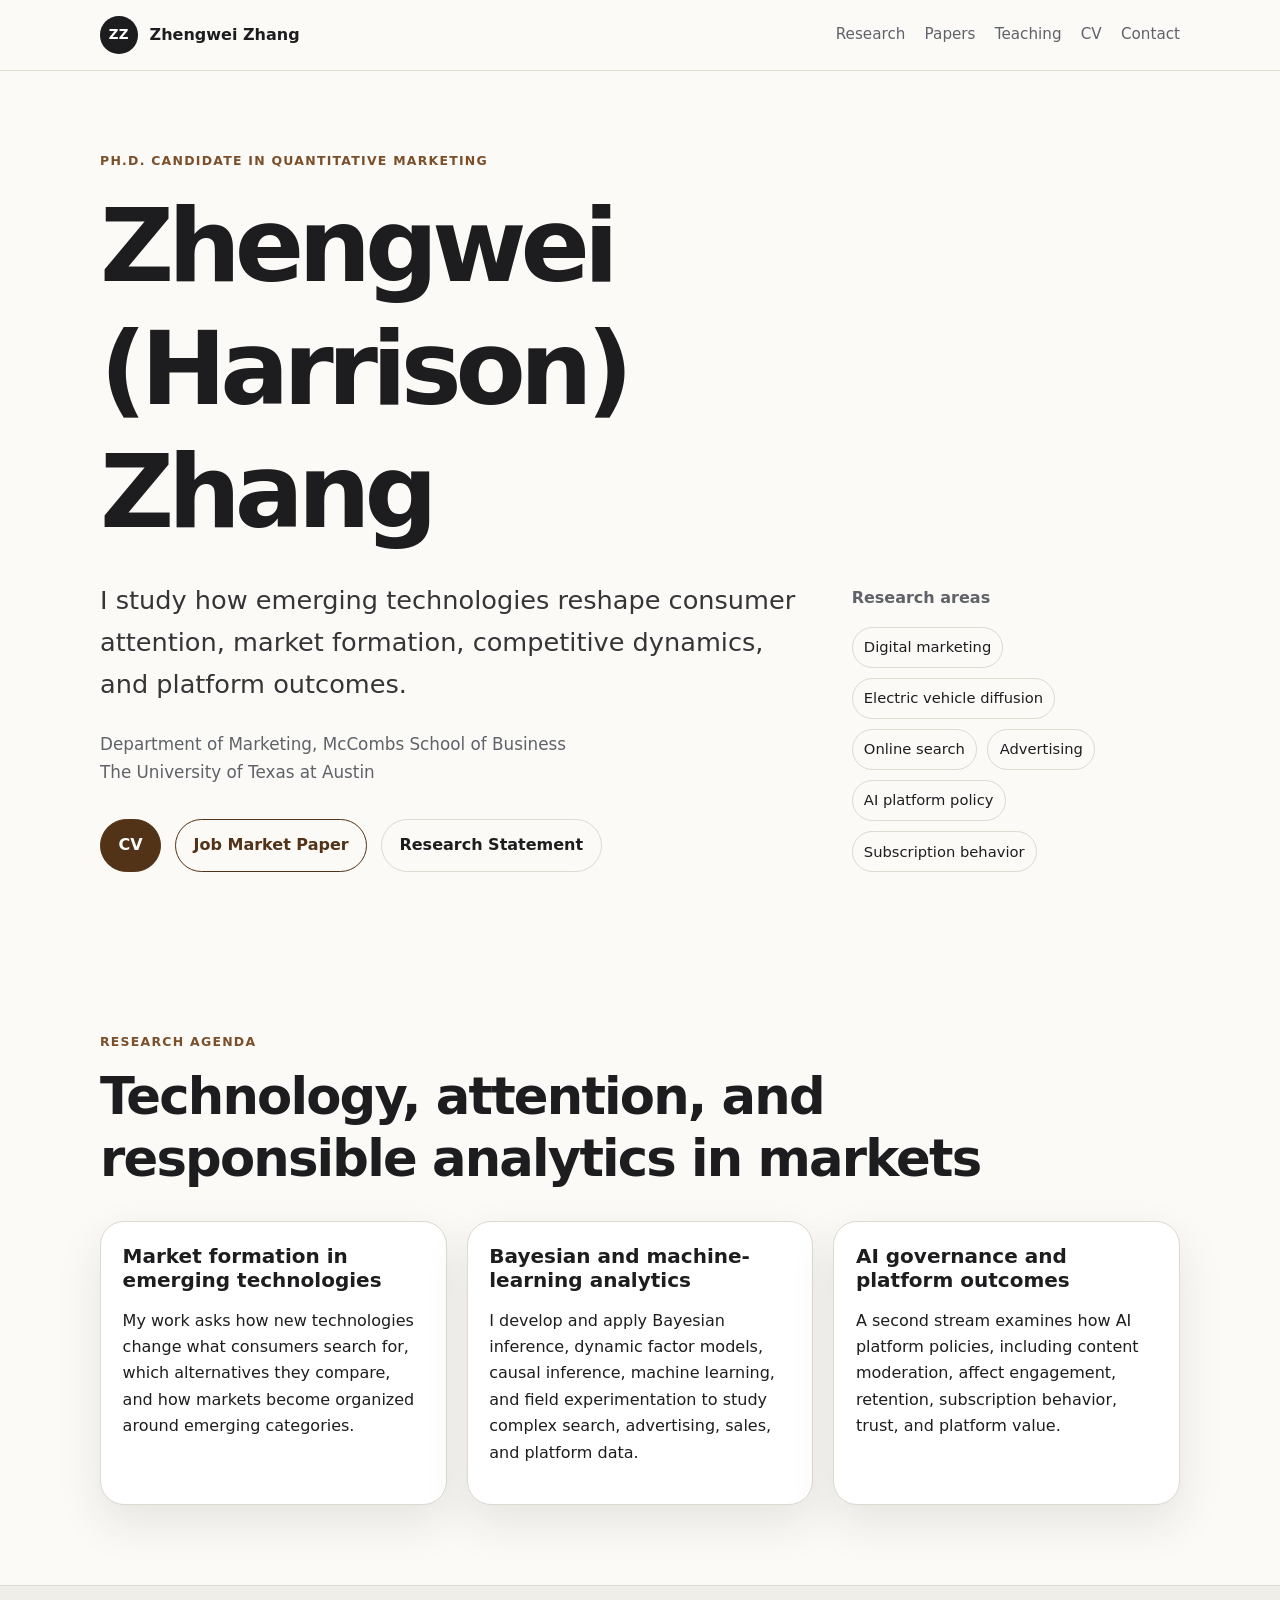
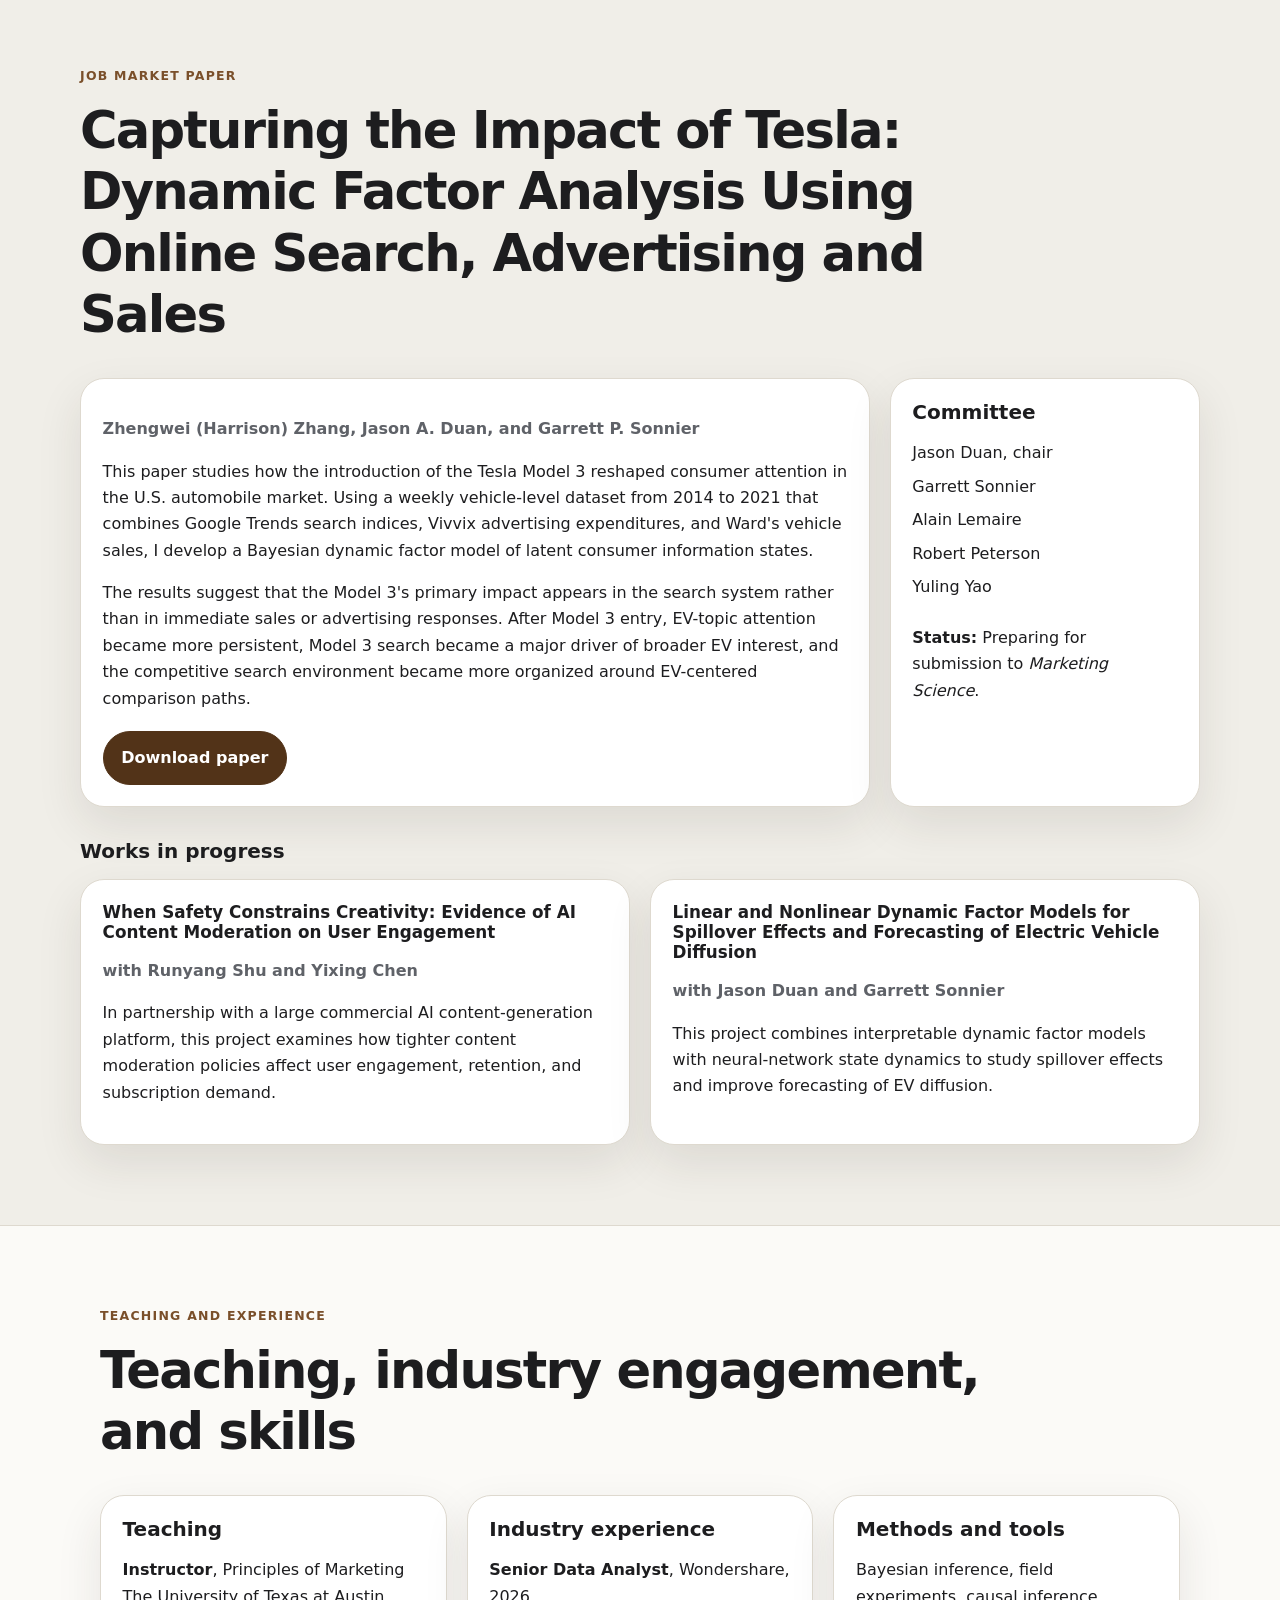
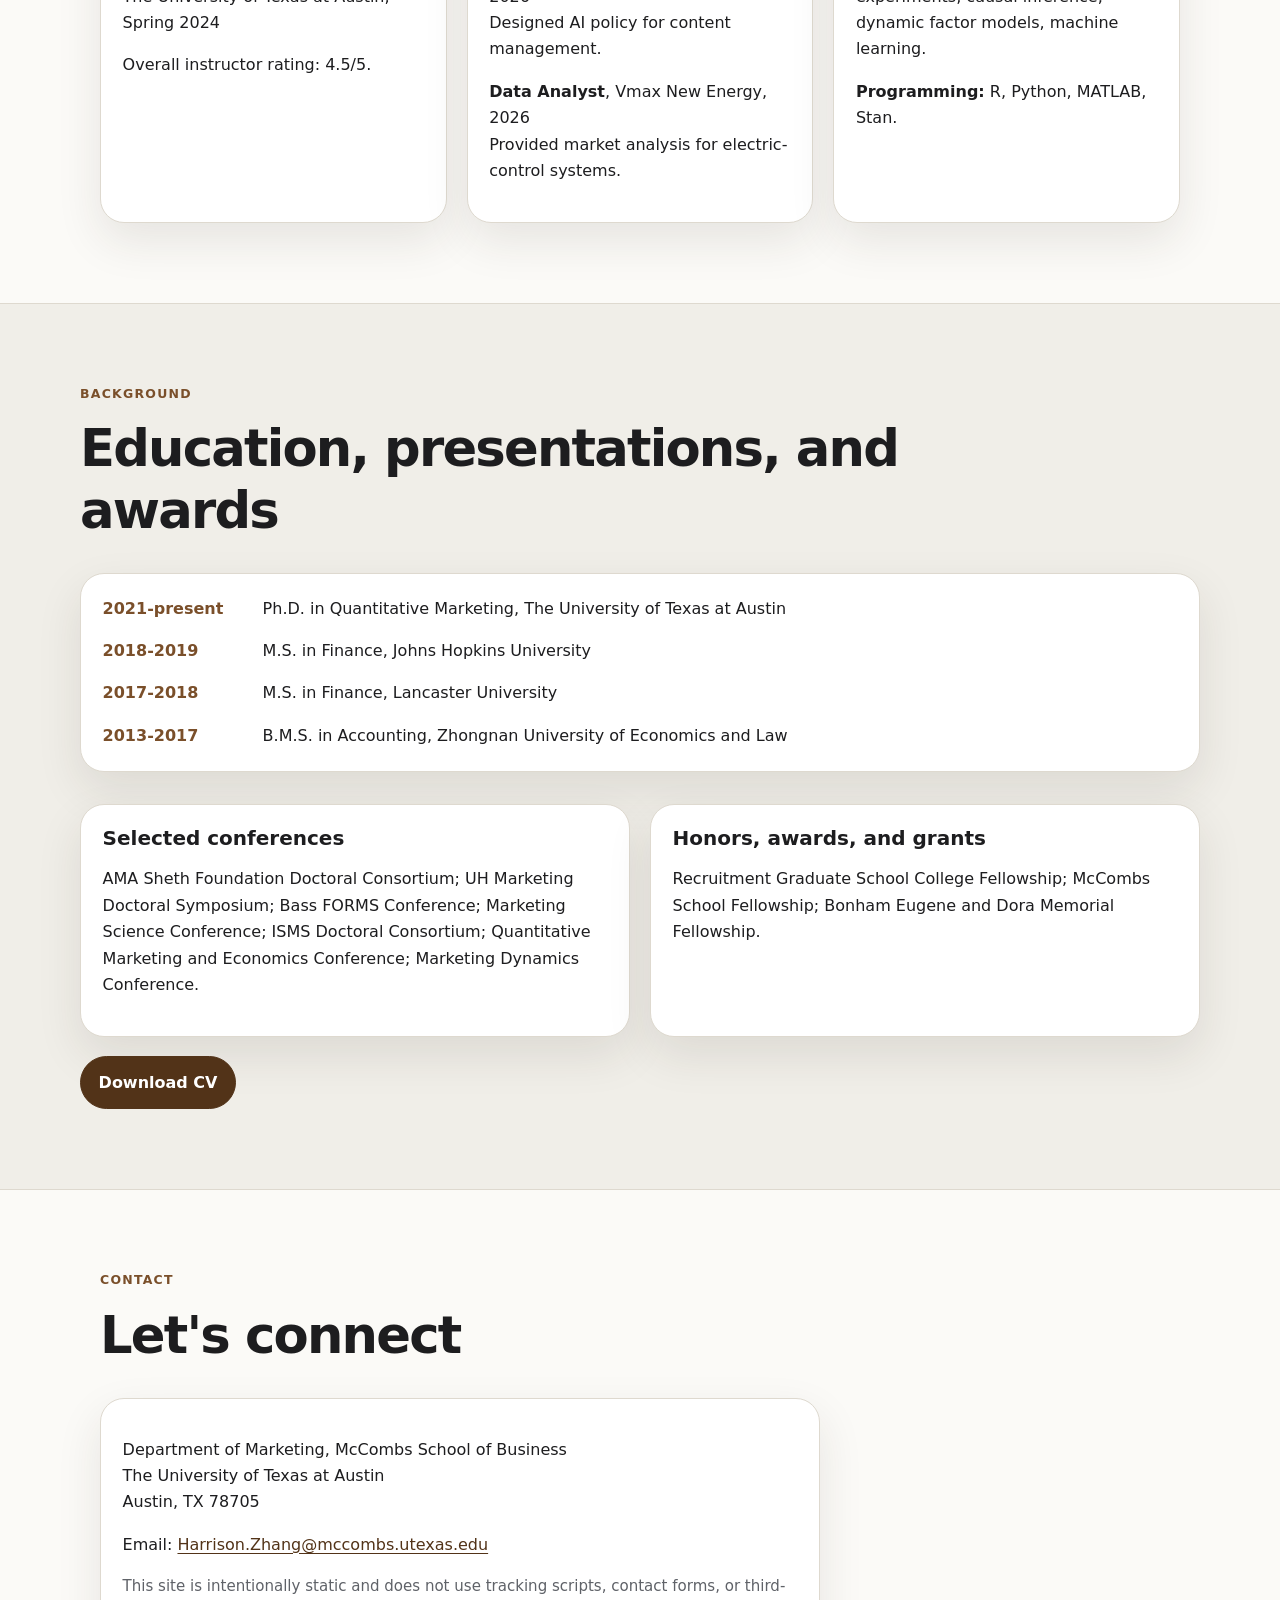
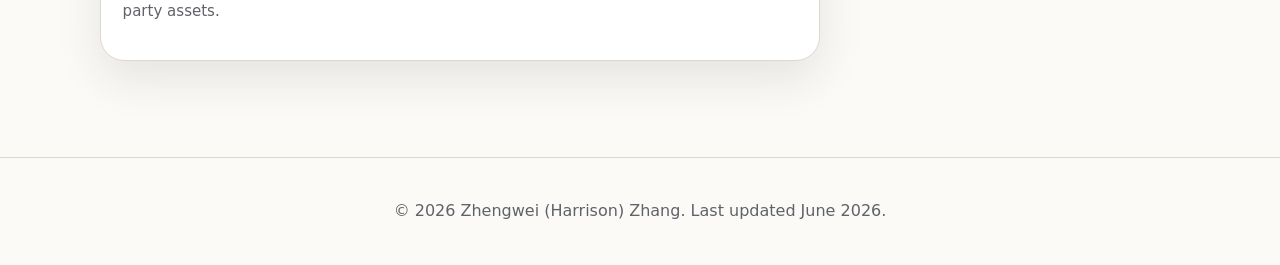
==== index.html @ 26b08f7b "Add files via upload" ====
<!doctype html>
<html lang="en">
<head>
  <meta charset="utf-8">
  <meta name="viewport" content="width=device-width, initial-scale=1">
  <meta http-equiv="Content-Security-Policy" content="default-src 'self'; img-src 'self' data:; style-src 'self'; script-src 'none'; object-src 'none'; base-uri 'none'; form-action 'none'; frame-ancestors 'none'; upgrade-insecure-requests">
  <meta name="referrer" content="strict-origin-when-cross-origin">
  <meta name="description" content="Zhengwei (Harrison) Zhang is a Ph.D. candidate in Quantitative Marketing at the University of Texas at Austin. His research studies emerging technologies, consumer attention, market formation, electric vehicle diffusion, and AI platform policy.">
  <title>Zhengwei (Harrison) Zhang | Quantitative Marketing</title>
  <link rel="stylesheet" href="styles.css">
</head>
<body>
  <a class="skip-link" href="#main">Skip to content</a>

  <header class="site-header" id="top">
    <nav class="nav" aria-label="Main navigation">
      <a class="brand" href="#top" aria-label="Zhengwei Zhang home">
        <span class="brand-mark">ZZ</span>
        <span class="brand-text">Zhengwei Zhang</span>
      </a>
      <div class="nav-links">
        <a href="#research">Research</a>
        <a href="#papers">Papers</a>
        <a href="#teaching">Teaching</a>
        <a href="#cv">CV</a>
        <a href="#contact">Contact</a>
      </div>
    </nav>
  </header>

  <main id="main">
    <section class="hero section">
      <div class="hero-content">
        <p class="eyebrow">Ph.D. Candidate in Quantitative Marketing</p>
        <h1>Zhengwei (Harrison) Zhang</h1>
        <p class="lead">
          I study how emerging technologies reshape consumer attention, market formation,
          competitive dynamics, and platform outcomes.
        </p>
        <p class="hero-meta">
          Department of Marketing, McCombs School of Business<br>
          The University of Texas at Austin
        </p>
        <div class="actions" aria-label="Primary links">
          <a class="button" href="assets/docs/CV_Zhengwei_Zhang_public.pdf">CV</a>
          <a class="button secondary" href="assets/docs/Job_Market_Paper_Zhengwei_Harrison_Zhang.pdf">Job Market Paper</a>
          <a class="button ghost" href="assets/docs/Research_Statement_Zhengwei_Zhang.pdf">Research Statement</a>
        </div>
      </div>
      <aside class="hero-card" aria-label="Research keywords">
        <p class="card-label">Research areas</p>
        <ul class="tag-list">
          <li>Digital marketing</li>
          <li>Electric vehicle diffusion</li>
          <li>Online search</li>
          <li>Advertising</li>
          <li>AI platform policy</li>
          <li>Subscription behavior</li>
        </ul>
      </aside>
    </section>

    <section class="section" id="research">
      <div class="section-heading">
        <p class="eyebrow">Research agenda</p>
        <h2>Technology, attention, and responsible analytics in markets</h2>
      </div>
      <div class="grid three">
        <article class="card">
          <h3>Market formation in emerging technologies</h3>
          <p>
            My work asks how new technologies change what consumers search for, which alternatives
            they compare, and how markets become organized around emerging categories.
          </p>
        </article>
        <article class="card">
          <h3>Bayesian and machine-learning analytics</h3>
          <p>
            I develop and apply Bayesian inference, dynamic factor models, causal inference,
            machine learning, and field experimentation to study complex search, advertising,
            sales, and platform data.
          </p>
        </article>
        <article class="card">
          <h3>AI governance and platform outcomes</h3>
          <p>
            A second stream examines how AI platform policies, including content moderation,
            affect engagement, retention, subscription behavior, trust, and platform value.
          </p>
        </article>
      </div>
    </section>

    <section class="section section-muted" id="papers">
      <div class="section-heading">
        <p class="eyebrow">Job market paper</p>
        <h2>Capturing the Impact of Tesla: Dynamic Factor Analysis Using Online Search, Advertising and Sales</h2>
      </div>
      <div class="paper-layout">
        <article class="paper-main card">
          <p class="paper-authors">Zhengwei (Harrison) Zhang, Jason A. Duan, and Garrett P. Sonnier</p>
          <p>
            This paper studies how the introduction of the Tesla Model 3 reshaped consumer attention
            in the U.S. automobile market. Using a weekly vehicle-level dataset from 2014 to 2021
            that combines Google Trends search indices, Vivvix advertising expenditures, and Ward's
            vehicle sales, I develop a Bayesian dynamic factor model of latent consumer information states.
          </p>
          <p>
            The results suggest that the Model 3's primary impact appears in the search system rather
            than in immediate sales or advertising responses. After Model 3 entry, EV-topic attention
            became more persistent, Model 3 search became a major driver of broader EV interest,
            and the competitive search environment became more organized around EV-centered comparison paths.
          </p>
          <div class="actions compact">
            <a class="button" href="assets/docs/Job_Market_Paper_Zhengwei_Harrison_Zhang.pdf">Download paper</a>
          </div>
        </article>
        <aside class="card paper-side">
          <h3>Committee</h3>
          <ul class="plain-list">
            <li>Jason Duan, chair</li>
            <li>Garrett Sonnier</li>
            <li>Alain Lemaire</li>
            <li>Robert Peterson</li>
            <li>Yuling Yao</li>
          </ul>
          <p class="status"><strong>Status:</strong> Preparing for submission to <em>Marketing Science</em>.</p>
        </aside>
      </div>

      <div class="subsection">
        <h3>Works in progress</h3>
        <div class="grid two">
          <article class="card">
            <h4>When Safety Constrains Creativity: Evidence of AI Content Moderation on User Engagement</h4>
            <p class="paper-authors">with Runyang Shu and Yixing Chen</p>
            <p>
              In partnership with a large commercial AI content-generation platform, this project examines
              how tighter content moderation policies affect user engagement, retention, and subscription demand.
            </p>
          </article>
          <article class="card">
            <h4>Linear and Nonlinear Dynamic Factor Models for Spillover Effects and Forecasting of Electric Vehicle Diffusion</h4>
            <p class="paper-authors">with Jason Duan and Garrett Sonnier</p>
            <p>
              This project combines interpretable dynamic factor models with neural-network state dynamics
              to study spillover effects and improve forecasting of EV diffusion.
            </p>
          </article>
        </div>
      </div>
    </section>

    <section class="section" id="teaching">
      <div class="section-heading">
        <p class="eyebrow">Teaching and experience</p>
        <h2>Teaching, industry engagement, and skills</h2>
      </div>
      <div class="grid three">
        <article class="card">
          <h3>Teaching</h3>
          <p><strong>Instructor</strong>, Principles of Marketing<br>The University of Texas at Austin, Spring 2024</p>
          <p>Overall instructor rating: 4.5/5.</p>
        </article>
        <article class="card">
          <h3>Industry experience</h3>
          <p><strong>Senior Data Analyst</strong>, Wondershare, 2026<br>Designed AI policy for content management.</p>
          <p><strong>Data Analyst</strong>, Vmax New Energy, 2026<br>Provided market analysis for electric-control systems.</p>
        </article>
        <article class="card">
          <h3>Methods and tools</h3>
          <p>Bayesian inference, field experiments, causal inference, dynamic factor models, machine learning.</p>
          <p><strong>Programming:</strong> R, Python, MATLAB, Stan.</p>
        </article>
      </div>
    </section>

    <section class="section section-muted" id="cv">
      <div class="section-heading">
        <p class="eyebrow">Background</p>
        <h2>Education, presentations, and awards</h2>
      </div>
      <div class="timeline card">
        <div class="timeline-item">
          <span class="time">2021-present</span>
          <span>Ph.D. in Quantitative Marketing, The University of Texas at Austin</span>
        </div>
        <div class="timeline-item">
          <span class="time">2018-2019</span>
          <span>M.S. in Finance, Johns Hopkins University</span>
        </div>
        <div class="timeline-item">
          <span class="time">2017-2018</span>
          <span>M.S. in Finance, Lancaster University</span>
        </div>
        <div class="timeline-item">
          <span class="time">2013-2017</span>
          <span>B.M.S. in Accounting, Zhongnan University of Economics and Law</span>
        </div>
      </div>
      <div class="grid two subsection">
        <article class="card">
          <h3>Selected conferences</h3>
          <p>AMA Sheth Foundation Doctoral Consortium; UH Marketing Doctoral Symposium; Bass FORMS Conference; Marketing Science Conference; ISMS Doctoral Consortium; Quantitative Marketing and Economics Conference; Marketing Dynamics Conference.</p>
        </article>
        <article class="card">
          <h3>Honors, awards, and grants</h3>
          <p>Recruitment Graduate School College Fellowship; McCombs School Fellowship; Bonham Eugene and Dora Memorial Fellowship.</p>
        </article>
      </div>
      <div class="actions compact">
        <a class="button" href="assets/docs/CV_Zhengwei_Zhang_public.pdf">Download CV</a>
      </div>
    </section>

    <section class="section contact" id="contact">
      <div class="section-heading">
        <p class="eyebrow">Contact</p>
        <h2>Let's connect</h2>
      </div>
      <div class="card contact-card">
        <p>
          Department of Marketing, McCombs School of Business<br>
          The University of Texas at Austin<br>
          Austin, TX 78705
        </p>
        <p>
          Email: <a href="mailto:Harrison.Zhang@mccombs.utexas.edu">Harrison.Zhang@mccombs.utexas.edu</a>
        </p>
        <p class="small-note">
          This site is intentionally static and does not use tracking scripts, contact forms, or third-party assets.
        </p>
      </div>
    </section>
  </main>

  <footer class="site-footer">
    <p>&copy; 2026 Zhengwei (Harrison) Zhang. Last updated June 2026.</p>
  </footer>
</body>
</html>
---- styles.css ----
:root {
  --bg: #fbfaf7;
  --panel: #ffffff;
  --muted: #f0eee8;
  --text: #1d1d1f;
  --subtle: #5f6268;
  --border: #ded9cf;
  --accent: #7a4f2a;
  --accent-dark: #523318;
  --shadow: 0 18px 45px rgba(52, 42, 33, 0.10);
  --radius: 24px;
  --max-width: 1120px;
}

* { box-sizing: border-box; }

html { scroll-behavior: smooth; }

body {
  margin: 0;
  background: var(--bg);
  color: var(--text);
  font-family: ui-sans-serif, system-ui, -apple-system, BlinkMacSystemFont, "Segoe UI", sans-serif;
  line-height: 1.65;
}

a { color: var(--accent-dark); text-underline-offset: 0.18em; }
a:hover { color: var(--accent); }

.skip-link {
  position: absolute;
  left: -999px;
  top: 0;
  background: var(--text);
  color: white;
  padding: 0.75rem 1rem;
  z-index: 100;
}
.skip-link:focus { left: 1rem; top: 1rem; }

.site-header {
  position: sticky;
  top: 0;
  z-index: 10;
  background: rgba(251, 250, 247, 0.92);
  border-bottom: 1px solid var(--border);
  backdrop-filter: blur(12px);
}

.nav {
  max-width: var(--max-width);
  margin: 0 auto;
  padding: 1rem 1.25rem;
  display: flex;
  align-items: center;
  justify-content: space-between;
  gap: 1rem;
}

.brand {
  display: inline-flex;
  align-items: center;
  gap: 0.75rem;
  color: var(--text);
  text-decoration: none;
  font-weight: 700;
}

.brand-mark {
  display: inline-grid;
  place-items: center;
  width: 2.35rem;
  height: 2.35rem;
  border-radius: 50%;
  background: var(--text);
  color: white;
  font-size: 0.84rem;
  letter-spacing: 0.03em;
}

.nav-links { display: flex; gap: 1.2rem; flex-wrap: wrap; justify-content: flex-end; }
.nav-links a { color: var(--subtle); text-decoration: none; font-size: 0.95rem; }
.nav-links a:hover { color: var(--text); }

.section {
  max-width: var(--max-width);
  margin: 0 auto;
  padding: 5rem 1.25rem;
}

.section-muted {
  max-width: none;
  background: var(--muted);
  border-block: 1px solid var(--border);
}
.section-muted > * { max-width: var(--max-width); margin-left: auto; margin-right: auto; }

.hero {
  min-height: 78vh;
  display: grid;
  grid-template-columns: minmax(0, 1.5fr) minmax(280px, 0.7fr);
  align-items: center;
  gap: 3rem;
}

.eyebrow {
  margin: 0 0 0.85rem;
  color: var(--accent);
  font-weight: 800;
  text-transform: uppercase;
  letter-spacing: 0.1em;
  font-size: 0.78rem;
}

h1, h2, h3, h4 { line-height: 1.2; margin: 0 0 1rem; }
h1 { font-size: clamp(3rem, 8vw, 6.5rem); letter-spacing: -0.06em; }
h2 { font-size: clamp(2rem, 4vw, 3.25rem); letter-spacing: -0.035em; }
h3 { font-size: 1.25rem; }
h4 { font-size: 1.05rem; }

.lead { font-size: clamp(1.25rem, 2vw, 1.65rem); max-width: 760px; color: #353537; }
.hero-meta { color: var(--subtle); font-size: 1.05rem; }

.actions {
  display: flex;
  flex-wrap: wrap;
  gap: 0.85rem;
  margin-top: 2rem;
}
.actions.compact { margin-top: 1.2rem; }

.button {
  display: inline-flex;
  align-items: center;
  justify-content: center;
  border: 1px solid var(--accent-dark);
  border-radius: 999px;
  background: var(--accent-dark);
  color: white;
  padding: 0.78rem 1.1rem;
  text-decoration: none;
  font-weight: 750;
  min-height: 2.8rem;
}
.button:hover { background: var(--accent); border-color: var(--accent); color: white; }
.button.secondary { background: transparent; color: var(--accent-dark); }
.button.secondary:hover { background: var(--accent-dark); color: white; }
.button.ghost { background: transparent; color: var(--text); border-color: var(--border); }
.button.ghost:hover { border-color: var(--accent-dark); color: var(--accent-dark); background: white; }

.card {
  background: var(--panel);
  border: 1px solid var(--border);
  border-radius: var(--radius);
  padding: 1.35rem;
  box-shadow: var(--shadow);
}

.hero-card { align-self: end; }
.card-label { margin: 0 0 1rem; color: var(--subtle); font-weight: 700; }
.tag-list, .plain-list { list-style: none; padding: 0; margin: 0; }
.tag-list { display: flex; flex-wrap: wrap; gap: 0.65rem; }
.tag-list li {
  border: 1px solid var(--border);
  border-radius: 999px;
  padding: 0.45rem 0.7rem;
  background: #fbfaf7;
  font-size: 0.92rem;
}
.plain-list li + li { margin-top: 0.45rem; }

.section-heading { margin-bottom: 2rem; }
.section-heading h2 { max-width: 900px; }

.grid { display: grid; gap: 1.25rem; }
.grid.two { grid-template-columns: repeat(2, minmax(0, 1fr)); }
.grid.three { grid-template-columns: repeat(3, minmax(0, 1fr)); }

.paper-layout {
  display: grid;
  grid-template-columns: minmax(0, 1.4fr) minmax(260px, 0.55fr);
  gap: 1.25rem;
}
.paper-authors { color: var(--subtle); font-weight: 700; }
.status { margin-top: 1.5rem; }
.subsection { margin-top: 2rem; }

.timeline { display: grid; gap: 1rem; }
.timeline-item {
  display: grid;
  grid-template-columns: 9rem 1fr;
  gap: 1rem;
  align-items: baseline;
}
.time { color: var(--accent); font-weight: 800; }

.contact { padding-bottom: 6rem; }
.contact-card { max-width: 720px; }
.small-note { color: var(--subtle); font-size: 0.94rem; }

.site-footer {
  border-top: 1px solid var(--border);
  color: var(--subtle);
  text-align: center;
  padding: 1.5rem 1.25rem;
}

@media (max-width: 900px) {
  .hero, .paper-layout, .grid.two, .grid.three { grid-template-columns: 1fr; }
  .hero { min-height: auto; padding-top: 4rem; }
  .nav { align-items: flex-start; flex-direction: column; }
  .nav-links { justify-content: flex-start; }
}

@media (max-width: 560px) {
  .section { padding: 3.5rem 1rem; }
  .timeline-item { grid-template-columns: 1fr; gap: 0.2rem; }
  .actions { flex-direction: column; align-items: stretch; }
  .button { width: 100%; }
}

@media (prefers-reduced-motion: reduce) {
  html { scroll-behavior: auto; }
}
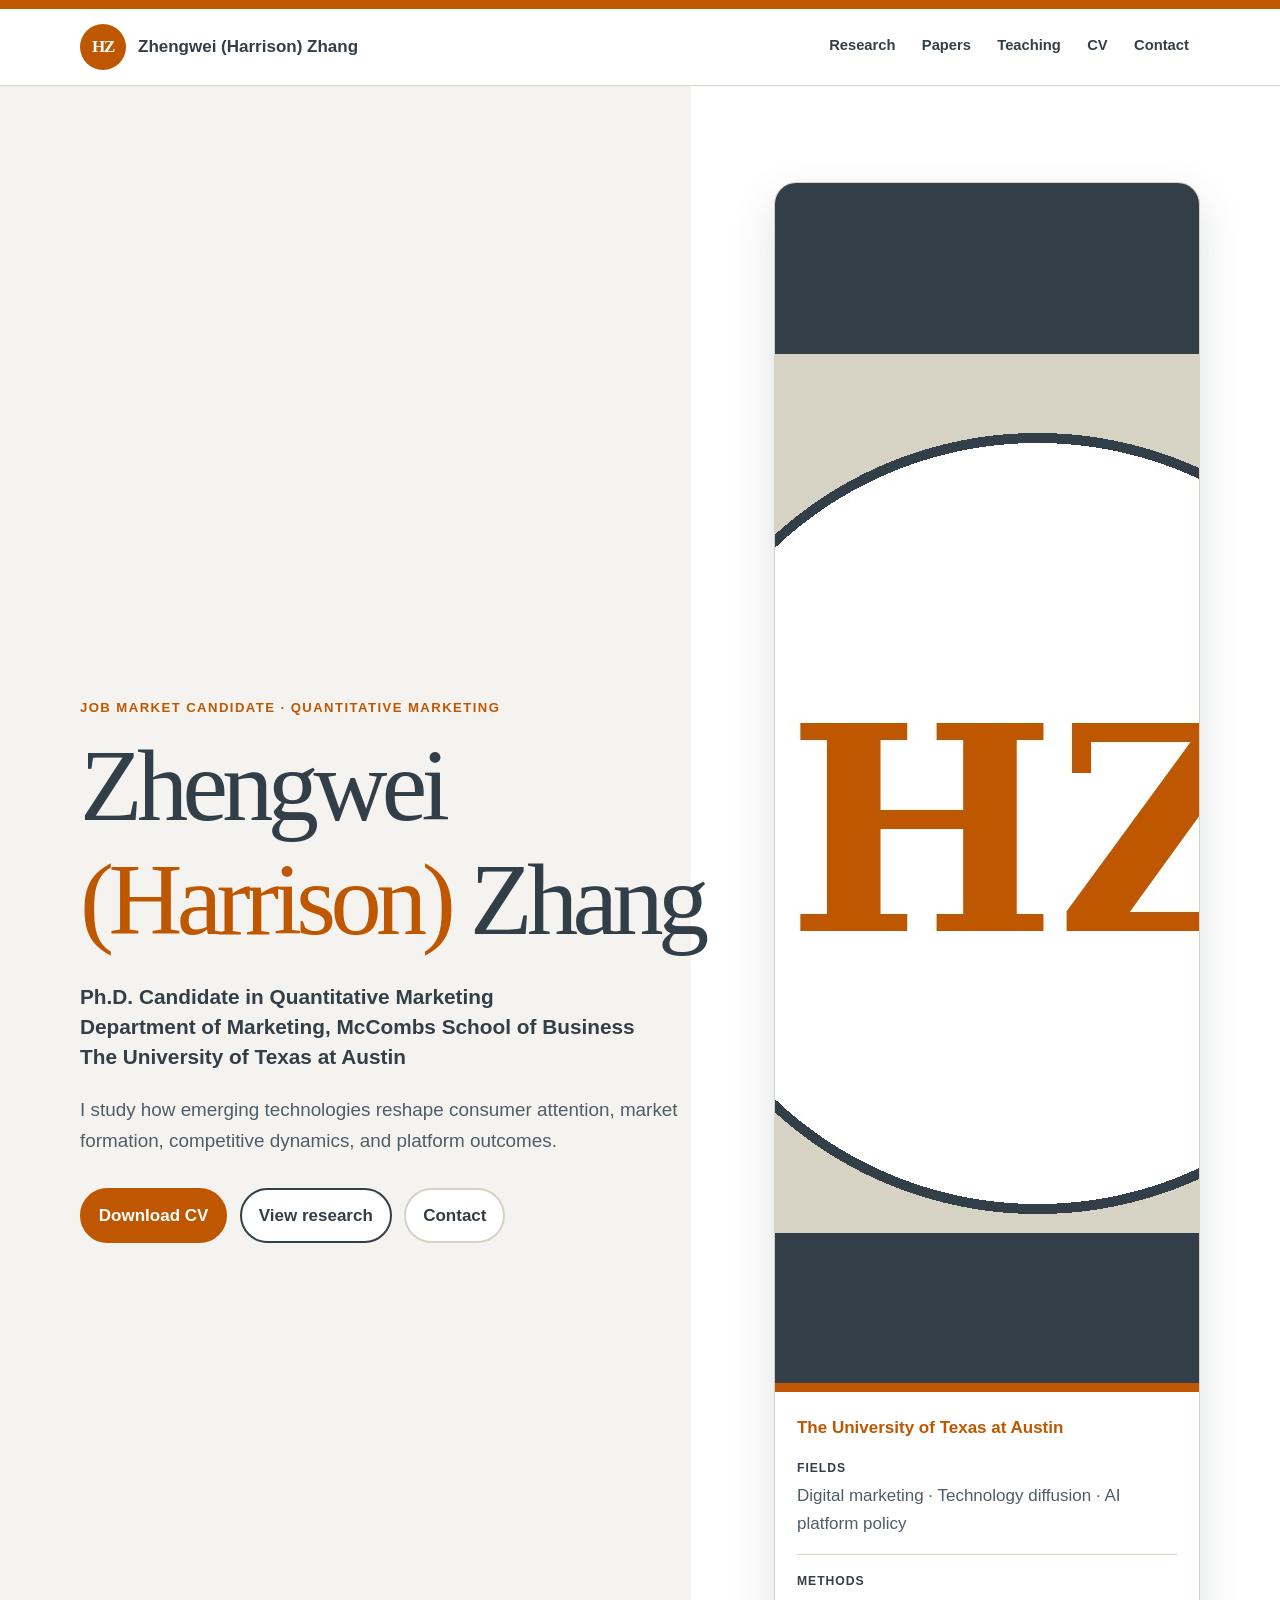
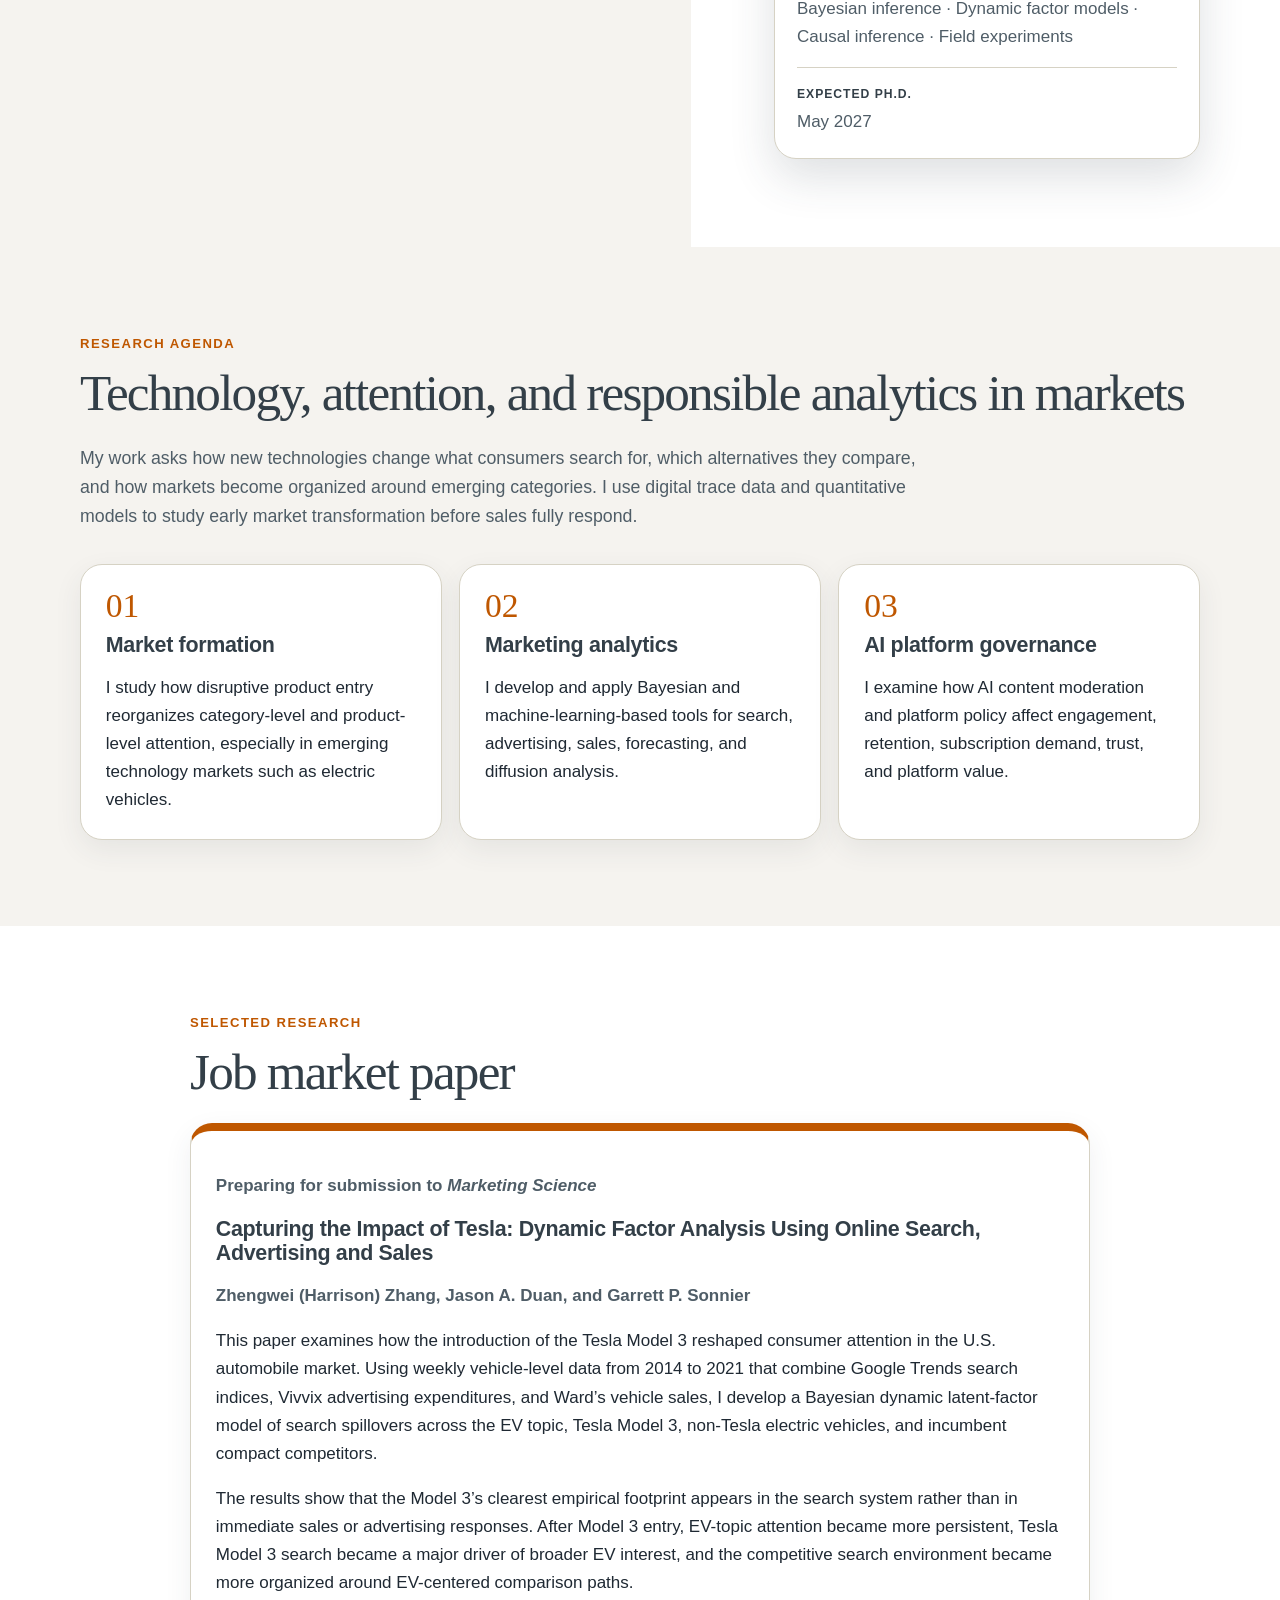
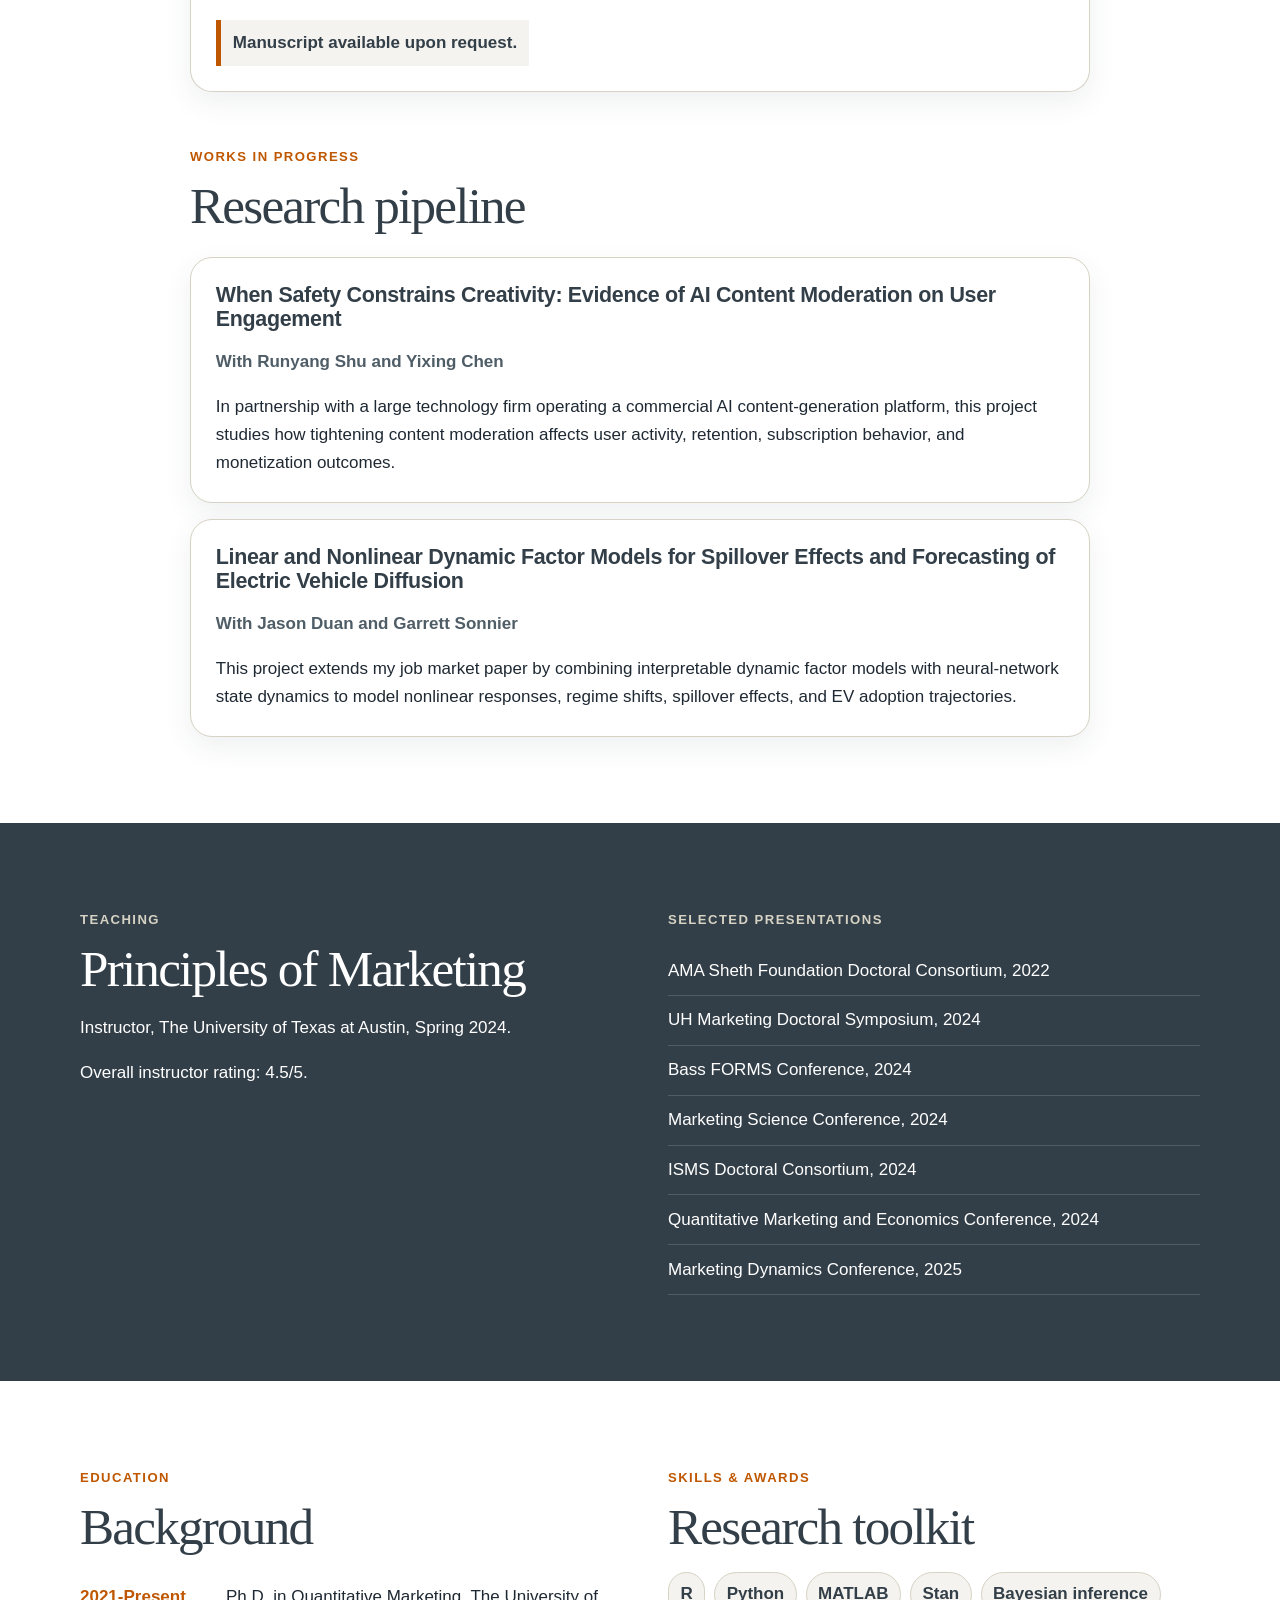
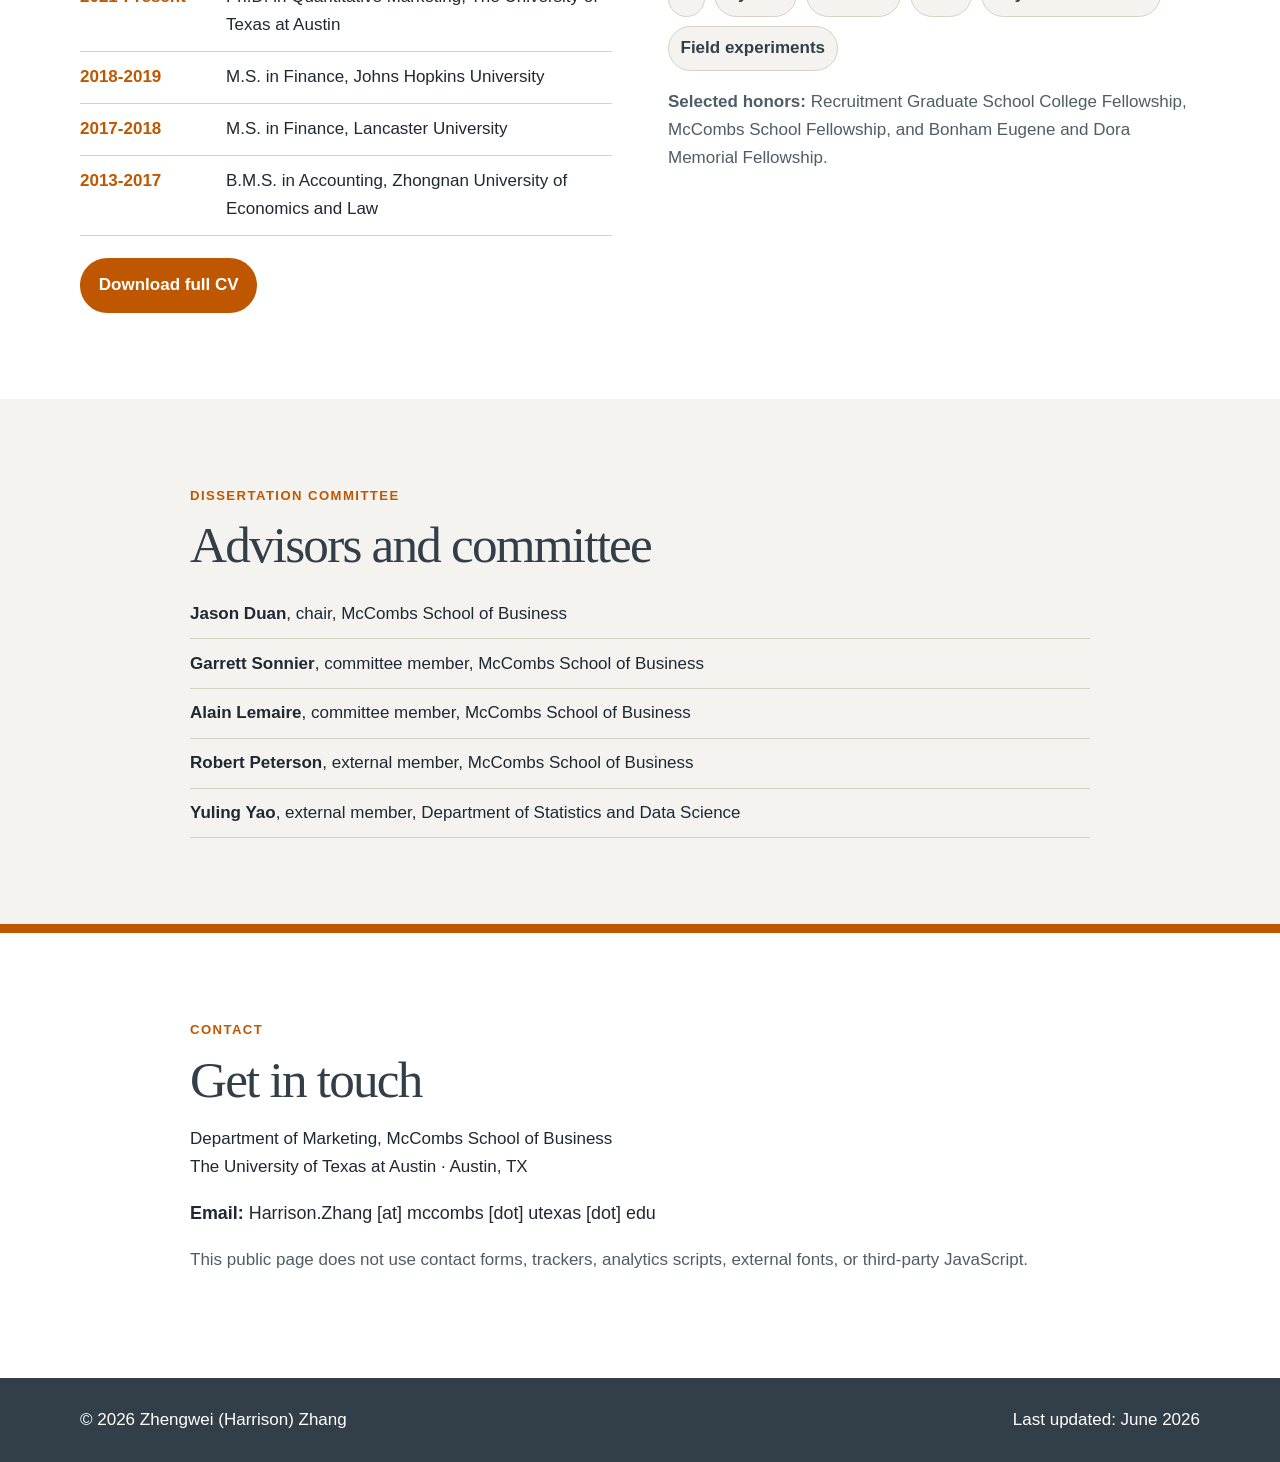
==== commit a2fb9115: "Add files via upload" ====
--- a/index.html
+++ b/index.html
@@ -3,239 +3,224 @@
 <head>
   <meta charset="utf-8">
   <meta name="viewport" content="width=device-width, initial-scale=1">
-  <meta http-equiv="Content-Security-Policy" content="default-src 'self'; img-src 'self' data:; style-src 'self'; script-src 'none'; object-src 'none'; base-uri 'none'; form-action 'none'; frame-ancestors 'none'; upgrade-insecure-requests">
+  <meta http-equiv="Content-Security-Policy" content="default-src 'self'; script-src 'none'; object-src 'none'; base-uri 'self'; form-action 'none'; img-src 'self' data:; style-src 'self'; upgrade-insecure-requests">
   <meta name="referrer" content="strict-origin-when-cross-origin">
-  <meta name="description" content="Zhengwei (Harrison) Zhang is a Ph.D. candidate in Quantitative Marketing at the University of Texas at Austin. His research studies emerging technologies, consumer attention, market formation, electric vehicle diffusion, and AI platform policy.">
-  <title>Zhengwei (Harrison) Zhang | Quantitative Marketing</title>
+  <meta name="color-scheme" content="light">
+  <meta name="description" content="Zhengwei (Harrison) Zhang is a Ph.D. candidate in Quantitative Marketing at The University of Texas at Austin, McCombs School of Business.">
+  <meta property="og:title" content="Zhengwei (Harrison) Zhang">
+  <meta property="og:description" content="Ph.D. candidate in Quantitative Marketing at The University of Texas at Austin, studying technology, attention, EV diffusion, and AI platform policy.">
+  <meta property="og:type" content="website">
+  <title>Zhengwei (Harrison) Zhang</title>
   <link rel="stylesheet" href="styles.css">
 </head>
 <body>
-  <a class="skip-link" href="#main">Skip to content</a>
+  <a class="skip-link" href="#main">Skip to main content</a>
 
   <header class="site-header" id="top">
-    <nav class="nav" aria-label="Main navigation">
-      <a class="brand" href="#top" aria-label="Zhengwei Zhang home">
-        <span class="brand-mark">ZZ</span>
-        <span class="brand-text">Zhengwei Zhang</span>
+    <div class="texas-bar" aria-hidden="true"></div>
+    <div class="container header-inner">
+      <a class="brand" href="#top" aria-label="Zhengwei Harrison Zhang home">
+        <span class="brand-mark" aria-hidden="true">HZ</span>
+        <span class="brand-text">Zhengwei (Harrison) Zhang</span>
       </a>
-      <div class="nav-links">
+      <nav class="nav" aria-label="Primary navigation">
         <a href="#research">Research</a>
         <a href="#papers">Papers</a>
         <a href="#teaching">Teaching</a>
         <a href="#cv">CV</a>
         <a href="#contact">Contact</a>
-      </div>
-    </nav>
+      </nav>
+    </div>
   </header>
 
   <main id="main">
     <section class="hero section">
-      <div class="hero-content">
-        <p class="eyebrow">Ph.D. Candidate in Quantitative Marketing</p>
-        <h1>Zhengwei (Harrison) Zhang</h1>
-        <p class="lead">
-          I study how emerging technologies reshape consumer attention, market formation,
-          competitive dynamics, and platform outcomes.
-        </p>
-        <p class="hero-meta">
-          Department of Marketing, McCombs School of Business<br>
-          The University of Texas at Austin
-        </p>
-        <div class="actions" aria-label="Primary links">
-          <a class="button" href="assets/docs/CV_Zhengwei_Zhang_public.pdf">CV</a>
-          <a class="button secondary" href="assets/docs/Job_Market_Paper_Zhengwei_Harrison_Zhang.pdf">Job Market Paper</a>
-          <a class="button ghost" href="assets/docs/Research_Statement_Zhengwei_Zhang.pdf">Research Statement</a>
-        </div>
-      </div>
-      <aside class="hero-card" aria-label="Research keywords">
-        <p class="card-label">Research areas</p>
-        <ul class="tag-list">
-          <li>Digital marketing</li>
-          <li>Electric vehicle diffusion</li>
-          <li>Online search</li>
-          <li>Advertising</li>
-          <li>AI platform policy</li>
-          <li>Subscription behavior</li>
-        </ul>
-      </aside>
-    </section>
-
-    <section class="section" id="research">
-      <div class="section-heading">
-        <p class="eyebrow">Research agenda</p>
-        <h2>Technology, attention, and responsible analytics in markets</h2>
-      </div>
-      <div class="grid three">
-        <article class="card">
-          <h3>Market formation in emerging technologies</h3>
-          <p>
-            My work asks how new technologies change what consumers search for, which alternatives
-            they compare, and how markets become organized around emerging categories.
-          </p>
-        </article>
-        <article class="card">
-          <h3>Bayesian and machine-learning analytics</h3>
-          <p>
-            I develop and apply Bayesian inference, dynamic factor models, causal inference,
-            machine learning, and field experimentation to study complex search, advertising,
-            sales, and platform data.
-          </p>
-        </article>
-        <article class="card">
-          <h3>AI governance and platform outcomes</h3>
-          <p>
-            A second stream examines how AI platform policies, including content moderation,
-            affect engagement, retention, subscription behavior, trust, and platform value.
-          </p>
-        </article>
-      </div>
-    </section>
-
-    <section class="section section-muted" id="papers">
-      <div class="section-heading">
-        <p class="eyebrow">Job market paper</p>
-        <h2>Capturing the Impact of Tesla: Dynamic Factor Analysis Using Online Search, Advertising and Sales</h2>
-      </div>
-      <div class="paper-layout">
-        <article class="paper-main card">
-          <p class="paper-authors">Zhengwei (Harrison) Zhang, Jason A. Duan, and Garrett P. Sonnier</p>
-          <p>
-            This paper studies how the introduction of the Tesla Model 3 reshaped consumer attention
-            in the U.S. automobile market. Using a weekly vehicle-level dataset from 2014 to 2021
-            that combines Google Trends search indices, Vivvix advertising expenditures, and Ward's
-            vehicle sales, I develop a Bayesian dynamic factor model of latent consumer information states.
-          </p>
-          <p>
-            The results suggest that the Model 3's primary impact appears in the search system rather
-            than in immediate sales or advertising responses. After Model 3 entry, EV-topic attention
-            became more persistent, Model 3 search became a major driver of broader EV interest,
-            and the competitive search environment became more organized around EV-centered comparison paths.
-          </p>
-          <div class="actions compact">
-            <a class="button" href="assets/docs/Job_Market_Paper_Zhengwei_Harrison_Zhang.pdf">Download paper</a>
+      <div class="container hero-grid">
+        <div class="hero-copy">
+          <p class="eyebrow">Job Market Candidate · Quantitative Marketing</p>
+          <h1>Zhengwei <span>(Harrison)</span> Zhang</h1>
+          <p class="subtitle">Ph.D. Candidate in Quantitative Marketing<br>Department of Marketing, McCombs School of Business<br>The University of Texas at Austin</p>
+          <p class="lead">I study how emerging technologies reshape consumer attention, market formation, competitive dynamics, and platform outcomes.</p>
+          <div class="button-row" aria-label="Primary actions">
+            <a class="button primary" href="assets/docs/CV_Zhengwei_Zhang_public.pdf">Download CV</a>
+            <a class="button" href="#papers">View research</a>
+            <a class="button quiet" href="#contact">Contact</a>
           </div>
-        </article>
-        <aside class="card paper-side">
-          <h3>Committee</h3>
-          <ul class="plain-list">
-            <li>Jason Duan, chair</li>
-            <li>Garrett Sonnier</li>
-            <li>Alain Lemaire</li>
-            <li>Robert Peterson</li>
-            <li>Yuling Yao</li>
-          </ul>
-          <p class="status"><strong>Status:</strong> Preparing for submission to <em>Marketing Science</em>.</p>
+        </div>
+
+        <aside class="profile-card" aria-label="Profile summary">
+          <figure class="portrait-wrap">
+            <img src="assets/img/profile.jpg" alt="Profile photo of Zhengwei (Harrison) Zhang" width="1200" height="1200">
+          </figure>
+          <div class="profile-details">
+            <p class="affiliation">The University of Texas at Austin</p>
+            <dl>
+              <div>
+                <dt>Fields</dt>
+                <dd>Digital marketing · Technology diffusion · AI platform policy</dd>
+              </div>
+              <div>
+                <dt>Methods</dt>
+                <dd>Bayesian inference · Dynamic factor models · Causal inference · Field experiments</dd>
+              </div>
+              <div>
+                <dt>Expected Ph.D.</dt>
+                <dd>May 2027</dd>
+              </div>
+            </dl>
+          </div>
         </aside>
       </div>
-
-      <div class="subsection">
-        <h3>Works in progress</h3>
-        <div class="grid two">
+    </section>
+
+    <section id="research" class="section limestone">
+      <div class="container">
+        <div class="section-heading">
+          <p class="eyebrow">Research agenda</p>
+          <h2>Technology, attention, and responsible analytics in markets</h2>
+        </div>
+        <p class="section-intro">My work asks how new technologies change what consumers search for, which alternatives they compare, and how markets become organized around emerging categories. I use digital trace data and quantitative models to study early market transformation before sales fully respond.</p>
+
+        <div class="cards three">
           <article class="card">
-            <h4>When Safety Constrains Creativity: Evidence of AI Content Moderation on User Engagement</h4>
-            <p class="paper-authors">with Runyang Shu and Yixing Chen</p>
-            <p>
-              In partnership with a large commercial AI content-generation platform, this project examines
-              how tighter content moderation policies affect user engagement, retention, and subscription demand.
-            </p>
+            <p class="card-kicker">01</p>
+            <h3>Market formation</h3>
+            <p>I study how disruptive product entry reorganizes category-level and product-level attention, especially in emerging technology markets such as electric vehicles.</p>
           </article>
           <article class="card">
-            <h4>Linear and Nonlinear Dynamic Factor Models for Spillover Effects and Forecasting of Electric Vehicle Diffusion</h4>
-            <p class="paper-authors">with Jason Duan and Garrett Sonnier</p>
-            <p>
-              This project combines interpretable dynamic factor models with neural-network state dynamics
-              to study spillover effects and improve forecasting of EV diffusion.
-            </p>
+            <p class="card-kicker">02</p>
+            <h3>Marketing analytics</h3>
+            <p>I develop and apply Bayesian and machine-learning-based tools for search, advertising, sales, forecasting, and diffusion analysis.</p>
           </article>
-        </div>
-      </div>
-    </section>
-
-    <section class="section" id="teaching">
-      <div class="section-heading">
-        <p class="eyebrow">Teaching and experience</p>
-        <h2>Teaching, industry engagement, and skills</h2>
-      </div>
-      <div class="grid three">
-        <article class="card">
-          <h3>Teaching</h3>
-          <p><strong>Instructor</strong>, Principles of Marketing<br>The University of Texas at Austin, Spring 2024</p>
+          <article class="card">
+            <p class="card-kicker">03</p>
+            <h3>AI platform governance</h3>
+            <p>I examine how AI content moderation and platform policy affect engagement, retention, subscription demand, trust, and platform value.</p>
+          </article>
+        </div>
+      </div>
+    </section>
+
+    <section id="papers" class="section">
+      <div class="container narrow">
+        <div class="section-heading">
+          <p class="eyebrow">Selected research</p>
+          <h2>Job market paper</h2>
+        </div>
+
+        <article class="paper featured">
+          <p class="paper-status">Preparing for submission to <em>Marketing Science</em></p>
+          <h3>Capturing the Impact of Tesla: Dynamic Factor Analysis Using Online Search, Advertising and Sales</h3>
+          <p class="authors">Zhengwei (Harrison) Zhang, Jason A. Duan, and Garrett P. Sonnier</p>
+          <p>This paper examines how the introduction of the Tesla Model 3 reshaped consumer attention in the U.S. automobile market. Using weekly vehicle-level data from 2014 to 2021 that combine Google Trends search indices, Vivvix advertising expenditures, and Ward’s vehicle sales, I develop a Bayesian dynamic latent-factor model of search spillovers across the EV topic, Tesla Model 3, non-Tesla electric vehicles, and incumbent compact competitors.</p>
+          <p>The results show that the Model 3’s clearest empirical footprint appears in the search system rather than in immediate sales or advertising responses. After Model 3 entry, EV-topic attention became more persistent, Tesla Model 3 search became a major driver of broader EV interest, and the competitive search environment became more organized around EV-centered comparison paths.</p>
+          <p class="availability">Manuscript available upon request.</p>
+        </article>
+
+        <div class="section-heading small">
+          <p class="eyebrow">Works in progress</p>
+          <h2>Research pipeline</h2>
+        </div>
+
+        <article class="paper">
+          <h3>When Safety Constrains Creativity: Evidence of AI Content Moderation on User Engagement</h3>
+          <p class="authors">With Runyang Shu and Yixing Chen</p>
+          <p>In partnership with a large technology firm operating a commercial AI content-generation platform, this project studies how tightening content moderation affects user activity, retention, subscription behavior, and monetization outcomes.</p>
+        </article>
+
+        <article class="paper">
+          <h3>Linear and Nonlinear Dynamic Factor Models for Spillover Effects and Forecasting of Electric Vehicle Diffusion</h3>
+          <p class="authors">With Jason Duan and Garrett Sonnier</p>
+          <p>This project extends my job market paper by combining interpretable dynamic factor models with neural-network state dynamics to model nonlinear responses, regime shifts, spillover effects, and EV adoption trajectories.</p>
+        </article>
+      </div>
+    </section>
+
+    <section id="teaching" class="section charcoal">
+      <div class="container split">
+        <div>
+          <p class="eyebrow light">Teaching</p>
+          <h2>Principles of Marketing</h2>
+          <p>Instructor, The University of Texas at Austin, Spring 2024.</p>
           <p>Overall instructor rating: 4.5/5.</p>
-        </article>
-        <article class="card">
-          <h3>Industry experience</h3>
-          <p><strong>Senior Data Analyst</strong>, Wondershare, 2026<br>Designed AI policy for content management.</p>
-          <p><strong>Data Analyst</strong>, Vmax New Energy, 2026<br>Provided market analysis for electric-control systems.</p>
-        </article>
-        <article class="card">
-          <h3>Methods and tools</h3>
-          <p>Bayesian inference, field experiments, causal inference, dynamic factor models, machine learning.</p>
-          <p><strong>Programming:</strong> R, Python, MATLAB, Stan.</p>
-        </article>
-      </div>
-    </section>
-
-    <section class="section section-muted" id="cv">
-      <div class="section-heading">
-        <p class="eyebrow">Background</p>
-        <h2>Education, presentations, and awards</h2>
-      </div>
-      <div class="timeline card">
-        <div class="timeline-item">
-          <span class="time">2021-present</span>
-          <span>Ph.D. in Quantitative Marketing, The University of Texas at Austin</span>
-        </div>
-        <div class="timeline-item">
-          <span class="time">2018-2019</span>
-          <span>M.S. in Finance, Johns Hopkins University</span>
-        </div>
-        <div class="timeline-item">
-          <span class="time">2017-2018</span>
-          <span>M.S. in Finance, Lancaster University</span>
-        </div>
-        <div class="timeline-item">
-          <span class="time">2013-2017</span>
-          <span>B.M.S. in Accounting, Zhongnan University of Economics and Law</span>
-        </div>
-      </div>
-      <div class="grid two subsection">
-        <article class="card">
-          <h3>Selected conferences</h3>
-          <p>AMA Sheth Foundation Doctoral Consortium; UH Marketing Doctoral Symposium; Bass FORMS Conference; Marketing Science Conference; ISMS Doctoral Consortium; Quantitative Marketing and Economics Conference; Marketing Dynamics Conference.</p>
-        </article>
-        <article class="card">
-          <h3>Honors, awards, and grants</h3>
-          <p>Recruitment Graduate School College Fellowship; McCombs School Fellowship; Bonham Eugene and Dora Memorial Fellowship.</p>
-        </article>
-      </div>
-      <div class="actions compact">
-        <a class="button" href="assets/docs/CV_Zhengwei_Zhang_public.pdf">Download CV</a>
-      </div>
-    </section>
-
-    <section class="section contact" id="contact">
-      <div class="section-heading">
+        </div>
+        <div>
+          <p class="eyebrow light">Selected presentations</p>
+          <ul class="clean-list">
+            <li>AMA Sheth Foundation Doctoral Consortium, 2022</li>
+            <li>UH Marketing Doctoral Symposium, 2024</li>
+            <li>Bass FORMS Conference, 2024</li>
+            <li>Marketing Science Conference, 2024</li>
+            <li>ISMS Doctoral Consortium, 2024</li>
+            <li>Quantitative Marketing and Economics Conference, 2024</li>
+            <li>Marketing Dynamics Conference, 2025</li>
+          </ul>
+        </div>
+      </div>
+    </section>
+
+    <section id="cv" class="section">
+      <div class="container split">
+        <div>
+          <p class="eyebrow">Education</p>
+          <h2>Background</h2>
+          <ul class="timeline">
+            <li><span>2021-Present</span> Ph.D. in Quantitative Marketing, The University of Texas at Austin</li>
+            <li><span>2018-2019</span> M.S. in Finance, Johns Hopkins University</li>
+            <li><span>2017-2018</span> M.S. in Finance, Lancaster University</li>
+            <li><span>2013-2017</span> B.M.S. in Accounting, Zhongnan University of Economics and Law</li>
+          </ul>
+          <div class="button-row compact">
+            <a class="button primary" href="assets/docs/CV_Zhengwei_Zhang_public.pdf">Download full CV</a>
+          </div>
+        </div>
+
+        <div>
+          <p class="eyebrow">Skills & awards</p>
+          <h2>Research toolkit</h2>
+          <ul class="tag-list" aria-label="Skills">
+            <li>R</li>
+            <li>Python</li>
+            <li>MATLAB</li>
+            <li>Stan</li>
+            <li>Bayesian inference</li>
+            <li>Field experiments</li>
+          </ul>
+          <p class="awards"><strong>Selected honors:</strong> Recruitment Graduate School College Fellowship, McCombs School Fellowship, and Bonham Eugene and Dora Memorial Fellowship.</p>
+        </div>
+      </div>
+    </section>
+
+    <section class="section limestone committee" aria-labelledby="committee-heading">
+      <div class="container narrow">
+        <p class="eyebrow">Dissertation committee</p>
+        <h2 id="committee-heading">Advisors and committee</h2>
+        <ul class="committee-list">
+          <li><strong>Jason Duan</strong>, chair, McCombs School of Business</li>
+          <li><strong>Garrett Sonnier</strong>, committee member, McCombs School of Business</li>
+          <li><strong>Alain Lemaire</strong>, committee member, McCombs School of Business</li>
+          <li><strong>Robert Peterson</strong>, external member, McCombs School of Business</li>
+          <li><strong>Yuling Yao</strong>, external member, Department of Statistics and Data Science</li>
+        </ul>
+      </div>
+    </section>
+
+    <section id="contact" class="section contact">
+      <div class="container narrow">
         <p class="eyebrow">Contact</p>
-        <h2>Let's connect</h2>
-      </div>
-      <div class="card contact-card">
-        <p>
-          Department of Marketing, McCombs School of Business<br>
-          The University of Texas at Austin<br>
-          Austin, TX 78705
-        </p>
-        <p>
-          Email: <a href="mailto:Harrison.Zhang@mccombs.utexas.edu">Harrison.Zhang@mccombs.utexas.edu</a>
-        </p>
-        <p class="small-note">
-          This site is intentionally static and does not use tracking scripts, contact forms, or third-party assets.
-        </p>
+        <h2>Get in touch</h2>
+        <p>Department of Marketing, McCombs School of Business<br>The University of Texas at Austin · Austin, TX</p>
+        <p class="email-line"><strong>Email:</strong> Harrison.Zhang [at] mccombs [dot] utexas [dot] edu</p>
+        <p class="privacy-note">This public page does not use contact forms, trackers, analytics scripts, external fonts, or third-party JavaScript.</p>
       </div>
     </section>
   </main>
 
   <footer class="site-footer">
-    <p>&copy; 2026 Zhengwei (Harrison) Zhang. Last updated June 2026.</p>
+    <div class="container footer-inner">
+      <p>© <span>2026</span> Zhengwei (Harrison) Zhang</p>
+      <p>Last updated: June 2026</p>
+    </div>
   </footer>
 </body>
 </html>
--- a/styles.css
+++ b/styles.css
@@ -1,224 +1,531 @@
 :root {
-  --bg: #fbfaf7;
-  --panel: #ffffff;
-  --muted: #f0eee8;
-  --text: #1d1d1f;
-  --subtle: #5f6268;
-  --border: #ded9cf;
-  --accent: #7a4f2a;
-  --accent-dark: #523318;
-  --shadow: 0 18px 45px rgba(52, 42, 33, 0.10);
-  --radius: 24px;
+  --burnt-orange: #bf5700;
+  --white: #ffffff;
+  --charcoal: #333f48;
+  --limestone: #d6d2c4;
+  --soft-gray: #f5f3ef;
+  --slate: #4f5d67;
+  --link-blue: #005f86;
+  --text: #1f2933;
+  --border: #d6d2c4;
+  --shadow: 0 18px 45px rgba(51, 63, 72, 0.16);
+  --radius: 22px;
   --max-width: 1120px;
 }
 
-* { box-sizing: border-box; }
-
-html { scroll-behavior: smooth; }
+* {
+  box-sizing: border-box;
+}
+
+html {
+  scroll-behavior: smooth;
+}
 
 body {
   margin: 0;
-  background: var(--bg);
   color: var(--text);
-  font-family: ui-sans-serif, system-ui, -apple-system, BlinkMacSystemFont, "Segoe UI", sans-serif;
+  background: var(--white);
+  font-family: Arial, Helvetica, sans-serif;
+  font-size: 17px;
   line-height: 1.65;
 }
 
-a { color: var(--accent-dark); text-underline-offset: 0.18em; }
-a:hover { color: var(--accent); }
+img {
+  max-width: 100%;
+  display: block;
+}
+
+a {
+  color: inherit;
+}
 
 .skip-link {
   position: absolute;
   left: -999px;
-  top: 0;
-  background: var(--text);
-  color: white;
-  padding: 0.75rem 1rem;
-  z-index: 100;
-}
-.skip-link:focus { left: 1rem; top: 1rem; }
+  top: 1rem;
+  z-index: 20;
+  padding: 0.6rem 0.85rem;
+  background: var(--burnt-orange);
+  color: var(--white);
+  border-radius: 8px;
+}
+
+.skip-link:focus {
+  left: 1rem;
+}
+
+.container {
+  width: min(var(--max-width), calc(100% - 40px));
+  margin-inline: auto;
+}
+
+.container.narrow {
+  width: min(900px, calc(100% - 40px));
+}
+
+.texas-bar {
+  height: 9px;
+  background: var(--burnt-orange);
+}
 
 .site-header {
   position: sticky;
   top: 0;
   z-index: 10;
-  background: rgba(251, 250, 247, 0.92);
+  background: var(--white);
   border-bottom: 1px solid var(--border);
-  backdrop-filter: blur(12px);
-}
-
-.nav {
-  max-width: var(--max-width);
-  margin: 0 auto;
-  padding: 1rem 1.25rem;
+}
+
+.header-inner {
+  min-height: 76px;
   display: flex;
   align-items: center;
   justify-content: space-between;
-  gap: 1rem;
+  gap: 1.5rem;
 }
 
 .brand {
   display: inline-flex;
   align-items: center;
   gap: 0.75rem;
-  color: var(--text);
   text-decoration: none;
-  font-weight: 700;
+  font-weight: 800;
+  color: var(--charcoal);
 }
 
 .brand-mark {
   display: inline-grid;
   place-items: center;
-  width: 2.35rem;
-  height: 2.35rem;
+  width: 46px;
+  height: 46px;
+  background: var(--burnt-orange);
+  color: var(--white);
   border-radius: 50%;
-  background: var(--text);
-  color: white;
-  font-size: 0.84rem;
-  letter-spacing: 0.03em;
-}
-
-.nav-links { display: flex; gap: 1.2rem; flex-wrap: wrap; justify-content: flex-end; }
-.nav-links a { color: var(--subtle); text-decoration: none; font-size: 0.95rem; }
-.nav-links a:hover { color: var(--text); }
-
-.section {
-  max-width: var(--max-width);
-  margin: 0 auto;
-  padding: 5rem 1.25rem;
-}
-
-.section-muted {
-  max-width: none;
-  background: var(--muted);
-  border-block: 1px solid var(--border);
-}
-.section-muted > * { max-width: var(--max-width); margin-left: auto; margin-right: auto; }
-
-.hero {
-  min-height: 78vh;
-  display: grid;
-  grid-template-columns: minmax(0, 1.5fr) minmax(280px, 0.7fr);
-  align-items: center;
-  gap: 3rem;
-}
-
-.eyebrow {
-  margin: 0 0 0.85rem;
-  color: var(--accent);
-  font-weight: 800;
-  text-transform: uppercase;
-  letter-spacing: 0.1em;
-  font-size: 0.78rem;
-}
-
-h1, h2, h3, h4 { line-height: 1.2; margin: 0 0 1rem; }
-h1 { font-size: clamp(3rem, 8vw, 6.5rem); letter-spacing: -0.06em; }
-h2 { font-size: clamp(2rem, 4vw, 3.25rem); letter-spacing: -0.035em; }
-h3 { font-size: 1.25rem; }
-h4 { font-size: 1.05rem; }
-
-.lead { font-size: clamp(1.25rem, 2vw, 1.65rem); max-width: 760px; color: #353537; }
-.hero-meta { color: var(--subtle); font-size: 1.05rem; }
-
-.actions {
+  font-family: Georgia, 'Times New Roman', serif;
+  letter-spacing: -0.08em;
+}
+
+.brand-text {
+  white-space: nowrap;
+}
+
+.nav {
   display: flex;
   flex-wrap: wrap;
-  gap: 0.85rem;
+  gap: 0.25rem;
+  justify-content: flex-end;
+}
+
+.nav a {
+  padding: 0.5rem 0.7rem;
+  color: var(--charcoal);
+  font-size: 0.92rem;
+  font-weight: 700;
+  text-decoration: none;
+  border-bottom: 3px solid transparent;
+}
+
+.nav a:hover,
+.nav a:focus-visible {
+  color: var(--burnt-orange);
+  border-bottom-color: var(--burnt-orange);
+}
+
+.section {
+  padding: 86px 0;
+}
+
+.hero {
+  padding: 96px 0 88px;
+  background:
+    linear-gradient(90deg, var(--soft-gray) 0, var(--soft-gray) 54%, var(--white) 54%, var(--white) 100%);
+}
+
+.hero-grid {
+  display: grid;
+  grid-template-columns: minmax(0, 1.08fr) minmax(310px, 0.72fr);
+  gap: 56px;
+  align-items: center;
+}
+
+.eyebrow {
+  margin: 0 0 0.6rem;
+  color: var(--burnt-orange);
+  font-weight: 900;
+  font-size: 0.82rem;
+  letter-spacing: 0.11em;
+  text-transform: uppercase;
+}
+
+.eyebrow.light {
+  color: var(--limestone);
+}
+
+h1,
+h2,
+h3 {
+  margin: 0;
+  color: var(--charcoal);
+  line-height: 1.12;
+}
+
+h1 {
+  max-width: 850px;
+  font-family: Georgia, 'Times New Roman', serif;
+  font-size: clamp(3.4rem, 8vw, 6.5rem);
+  font-weight: 400;
+  letter-spacing: -0.055em;
+}
+
+h1 span {
+  color: var(--burnt-orange);
+}
+
+h2 {
+  font-family: Georgia, 'Times New Roman', serif;
+  font-size: clamp(2rem, 4vw, 3.2rem);
+  font-weight: 500;
+  letter-spacing: -0.035em;
+}
+
+h3 {
+  font-size: 1.34rem;
+  letter-spacing: -0.015em;
+}
+
+.subtitle {
+  margin: 1.5rem 0 0;
+  color: var(--charcoal);
+  font-weight: 800;
+  font-size: clamp(1.08rem, 2vw, 1.3rem);
+  line-height: 1.45;
+}
+
+.lead {
+  margin: 1.35rem 0 0;
+  max-width: 680px;
+  color: var(--slate);
+  font-size: 1.18rem;
+}
+
+.button-row {
   margin-top: 2rem;
-}
-.actions.compact { margin-top: 1.2rem; }
+  display: flex;
+  flex-wrap: wrap;
+  gap: 0.8rem;
+}
+
+.button-row.compact {
+  margin-top: 1.35rem;
+}
 
 .button {
   display: inline-flex;
   align-items: center;
   justify-content: center;
-  border: 1px solid var(--accent-dark);
+  min-height: 46px;
+  padding: 0.72rem 1.05rem;
+  border: 2px solid var(--charcoal);
   border-radius: 999px;
-  background: var(--accent-dark);
-  color: white;
-  padding: 0.78rem 1.1rem;
+  background: var(--white);
+  color: var(--charcoal);
+  font-weight: 800;
   text-decoration: none;
-  font-weight: 750;
-  min-height: 2.8rem;
-}
-.button:hover { background: var(--accent); border-color: var(--accent); color: white; }
-.button.secondary { background: transparent; color: var(--accent-dark); }
-.button.secondary:hover { background: var(--accent-dark); color: white; }
-.button.ghost { background: transparent; color: var(--text); border-color: var(--border); }
-.button.ghost:hover { border-color: var(--accent-dark); color: var(--accent-dark); background: white; }
-
-.card {
-  background: var(--panel);
+}
+
+.button.primary {
+  border-color: var(--burnt-orange);
+  background: var(--burnt-orange);
+  color: var(--white);
+}
+
+.button.quiet {
+  border-color: var(--border);
+}
+
+.button:hover,
+.button:focus-visible {
+  transform: translateY(-1px);
+  box-shadow: 0 8px 18px rgba(51, 63, 72, 0.16);
+}
+
+.profile-card {
+  background: var(--white);
   border: 1px solid var(--border);
   border-radius: var(--radius);
+  box-shadow: var(--shadow);
+  overflow: hidden;
+}
+
+.portrait-wrap {
+  margin: 0;
+  background: var(--limestone);
+  border-bottom: 9px solid var(--burnt-orange);
+}
+
+.portrait-wrap img {
+  width: 100%;
+  aspect-ratio: 1 / 1;
+  object-fit: cover;
+}
+
+.profile-details {
   padding: 1.35rem;
-  box-shadow: var(--shadow);
-}
-
-.hero-card { align-self: end; }
-.card-label { margin: 0 0 1rem; color: var(--subtle); font-weight: 700; }
-.tag-list, .plain-list { list-style: none; padding: 0; margin: 0; }
-.tag-list { display: flex; flex-wrap: wrap; gap: 0.65rem; }
+}
+
+.affiliation {
+  margin: 0 0 1rem;
+  color: var(--burnt-orange);
+  font-weight: 900;
+}
+
+.profile-card dl {
+  margin: 0;
+}
+
+.profile-card div + div {
+  margin-top: 1rem;
+  padding-top: 1rem;
+  border-top: 1px solid var(--border);
+}
+
+dt {
+  color: var(--charcoal);
+  font-size: 0.76rem;
+  font-weight: 900;
+  letter-spacing: 0.08em;
+  text-transform: uppercase;
+}
+
+dd {
+  margin: 0.25rem 0 0;
+  color: var(--slate);
+}
+
+.limestone {
+  background: var(--soft-gray);
+}
+
+.charcoal {
+  background: var(--charcoal);
+  color: var(--white);
+}
+
+.charcoal h2,
+.charcoal h3 {
+  color: var(--white);
+}
+
+.charcoal p,
+.charcoal li {
+  color: var(--white);
+}
+
+.section-heading {
+  margin-bottom: 1.4rem;
+}
+
+.section-heading.small {
+  margin-top: 3.4rem;
+}
+
+.section-intro {
+  max-width: 850px;
+  margin: 0 0 2rem;
+  color: var(--slate);
+  font-size: 1.11rem;
+}
+
+.cards {
+  display: grid;
+  gap: 1.1rem;
+}
+
+.cards.three {
+  grid-template-columns: repeat(3, minmax(0, 1fr));
+}
+
+.card,
+.paper {
+  background: var(--white);
+  border: 1px solid var(--border);
+  border-radius: var(--radius);
+  padding: 1.55rem;
+  box-shadow: 0 10px 28px rgba(51, 63, 72, 0.08);
+}
+
+.card-kicker {
+  margin: 0 0 0.6rem;
+  color: var(--burnt-orange);
+  font-family: Georgia, 'Times New Roman', serif;
+  font-size: 2.1rem;
+  line-height: 1;
+}
+
+.card p:last-child,
+.paper p:last-child {
+  margin-bottom: 0;
+}
+
+.paper + .paper {
+  margin-top: 1rem;
+}
+
+.paper.featured {
+  border-top: 8px solid var(--burnt-orange);
+}
+
+.paper-status,
+.authors,
+.availability {
+  color: var(--slate);
+  font-weight: 800;
+}
+
+.availability {
+  display: inline-block;
+  margin-top: 0.4rem;
+  padding: 0.55rem 0.75rem;
+  border-left: 5px solid var(--burnt-orange);
+  background: var(--soft-gray);
+  color: var(--charcoal);
+}
+
+.split {
+  display: grid;
+  grid-template-columns: minmax(0, 1fr) minmax(0, 1fr);
+  gap: 56px;
+}
+
+.clean-list,
+.timeline,
+.committee-list,
+.tag-list {
+  padding: 0;
+  margin: 1rem 0 0;
+  list-style: none;
+}
+
+.clean-list li,
+.committee-list li {
+  padding: 0.65rem 0;
+  border-bottom: 1px solid var(--border);
+}
+
+.charcoal .clean-list li {
+  border-bottom-color: var(--slate);
+}
+
+.timeline li {
+  display: grid;
+  grid-template-columns: 130px 1fr;
+  gap: 1rem;
+  padding: 0.72rem 0;
+  border-bottom: 1px solid var(--border);
+}
+
+.timeline span {
+  color: var(--burnt-orange);
+  font-weight: 900;
+}
+
+.tag-list {
+  display: flex;
+  flex-wrap: wrap;
+  gap: 0.55rem;
+}
+
 .tag-list li {
+  padding: 0.48rem 0.72rem;
   border: 1px solid var(--border);
   border-radius: 999px;
-  padding: 0.45rem 0.7rem;
-  background: #fbfaf7;
-  font-size: 0.92rem;
-}
-.plain-list li + li { margin-top: 0.45rem; }
-
-.section-heading { margin-bottom: 2rem; }
-.section-heading h2 { max-width: 900px; }
-
-.grid { display: grid; gap: 1.25rem; }
-.grid.two { grid-template-columns: repeat(2, minmax(0, 1fr)); }
-.grid.three { grid-template-columns: repeat(3, minmax(0, 1fr)); }
-
-.paper-layout {
-  display: grid;
-  grid-template-columns: minmax(0, 1.4fr) minmax(260px, 0.55fr);
-  gap: 1.25rem;
-}
-.paper-authors { color: var(--subtle); font-weight: 700; }
-.status { margin-top: 1.5rem; }
-.subsection { margin-top: 2rem; }
-
-.timeline { display: grid; gap: 1rem; }
-.timeline-item {
-  display: grid;
-  grid-template-columns: 9rem 1fr;
+  background: var(--soft-gray);
+  color: var(--charcoal);
+  font-weight: 800;
+}
+
+.awards,
+.privacy-note {
+  color: var(--slate);
+}
+
+.contact {
+  border-top: 9px solid var(--burnt-orange);
+}
+
+.email-line {
+  font-size: 1.12rem;
+}
+
+.site-footer {
+  background: var(--charcoal);
+  color: var(--white);
+  padding: 28px 0;
+}
+
+.footer-inner {
+  display: flex;
+  justify-content: space-between;
   gap: 1rem;
-  align-items: baseline;
-}
-.time { color: var(--accent); font-weight: 800; }
-
-.contact { padding-bottom: 6rem; }
-.contact-card { max-width: 720px; }
-.small-note { color: var(--subtle); font-size: 0.94rem; }
-
-.site-footer {
-  border-top: 1px solid var(--border);
-  color: var(--subtle);
-  text-align: center;
-  padding: 1.5rem 1.25rem;
+  flex-wrap: wrap;
+}
+
+.footer-inner p {
+  margin: 0;
+}
+
+:focus-visible {
+  outline: 3px solid var(--burnt-orange);
+  outline-offset: 4px;
 }
 
 @media (max-width: 900px) {
-  .hero, .paper-layout, .grid.two, .grid.three { grid-template-columns: 1fr; }
-  .hero { min-height: auto; padding-top: 4rem; }
-  .nav { align-items: flex-start; flex-direction: column; }
-  .nav-links { justify-content: flex-start; }
+  .header-inner {
+    align-items: flex-start;
+    flex-direction: column;
+    padding: 1rem 0;
+  }
+
+  .nav {
+    justify-content: flex-start;
+  }
+
+  .hero {
+    background: var(--soft-gray);
+  }
+
+  .hero-grid,
+  .split,
+  .cards.three {
+    grid-template-columns: 1fr;
+  }
+
+  .hero-grid,
+  .split {
+    gap: 34px;
+  }
 }
 
 @media (max-width: 560px) {
-  .section { padding: 3.5rem 1rem; }
-  .timeline-item { grid-template-columns: 1fr; gap: 0.2rem; }
-  .actions { flex-direction: column; align-items: stretch; }
-  .button { width: 100%; }
-}
-
-@media (prefers-reduced-motion: reduce) {
-  html { scroll-behavior: auto; }
-}
+  body {
+    font-size: 16px;
+  }
+
+  .container,
+  .container.narrow {
+    width: min(100% - 28px, var(--max-width));
+  }
+
+  .section {
+    padding: 62px 0;
+  }
+
+  .brand-text {
+    white-space: normal;
+  }
+
+  .timeline li {
+    grid-template-columns: 1fr;
+    gap: 0.1rem;
+  }
+}
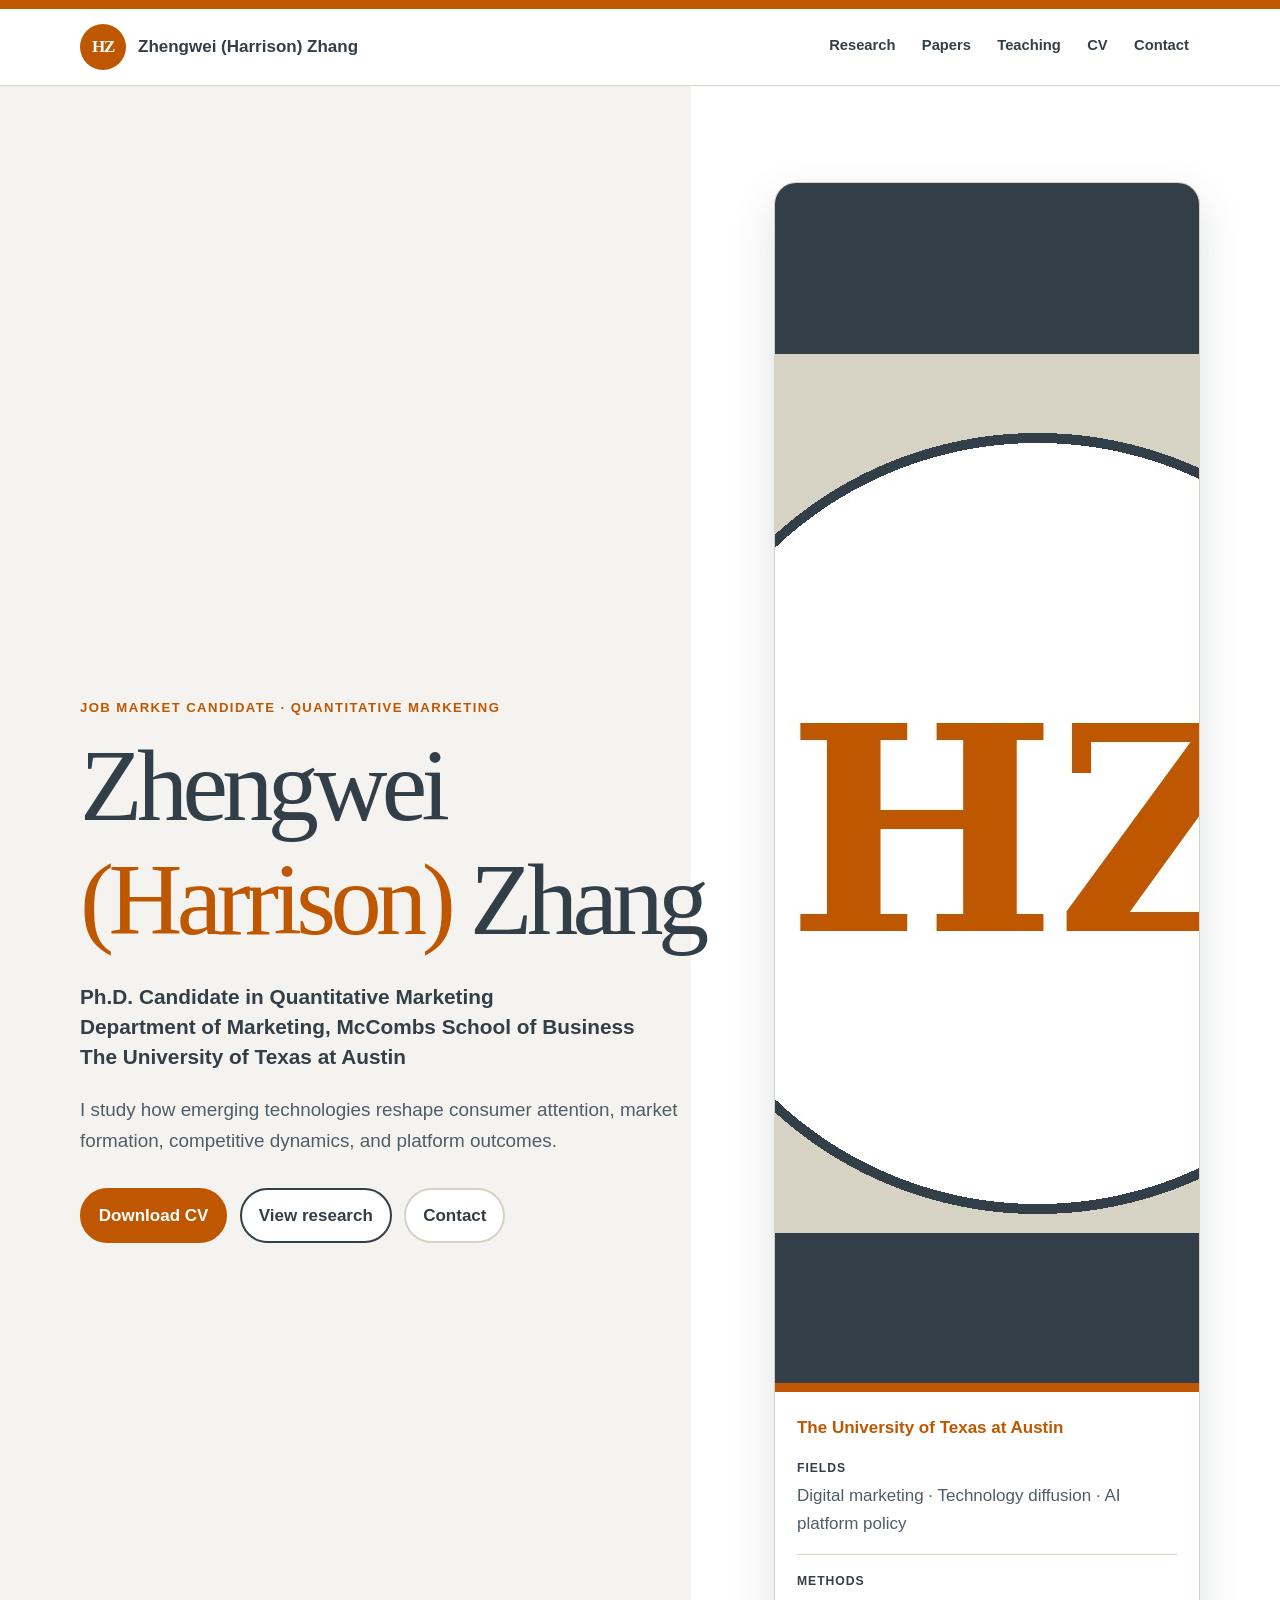
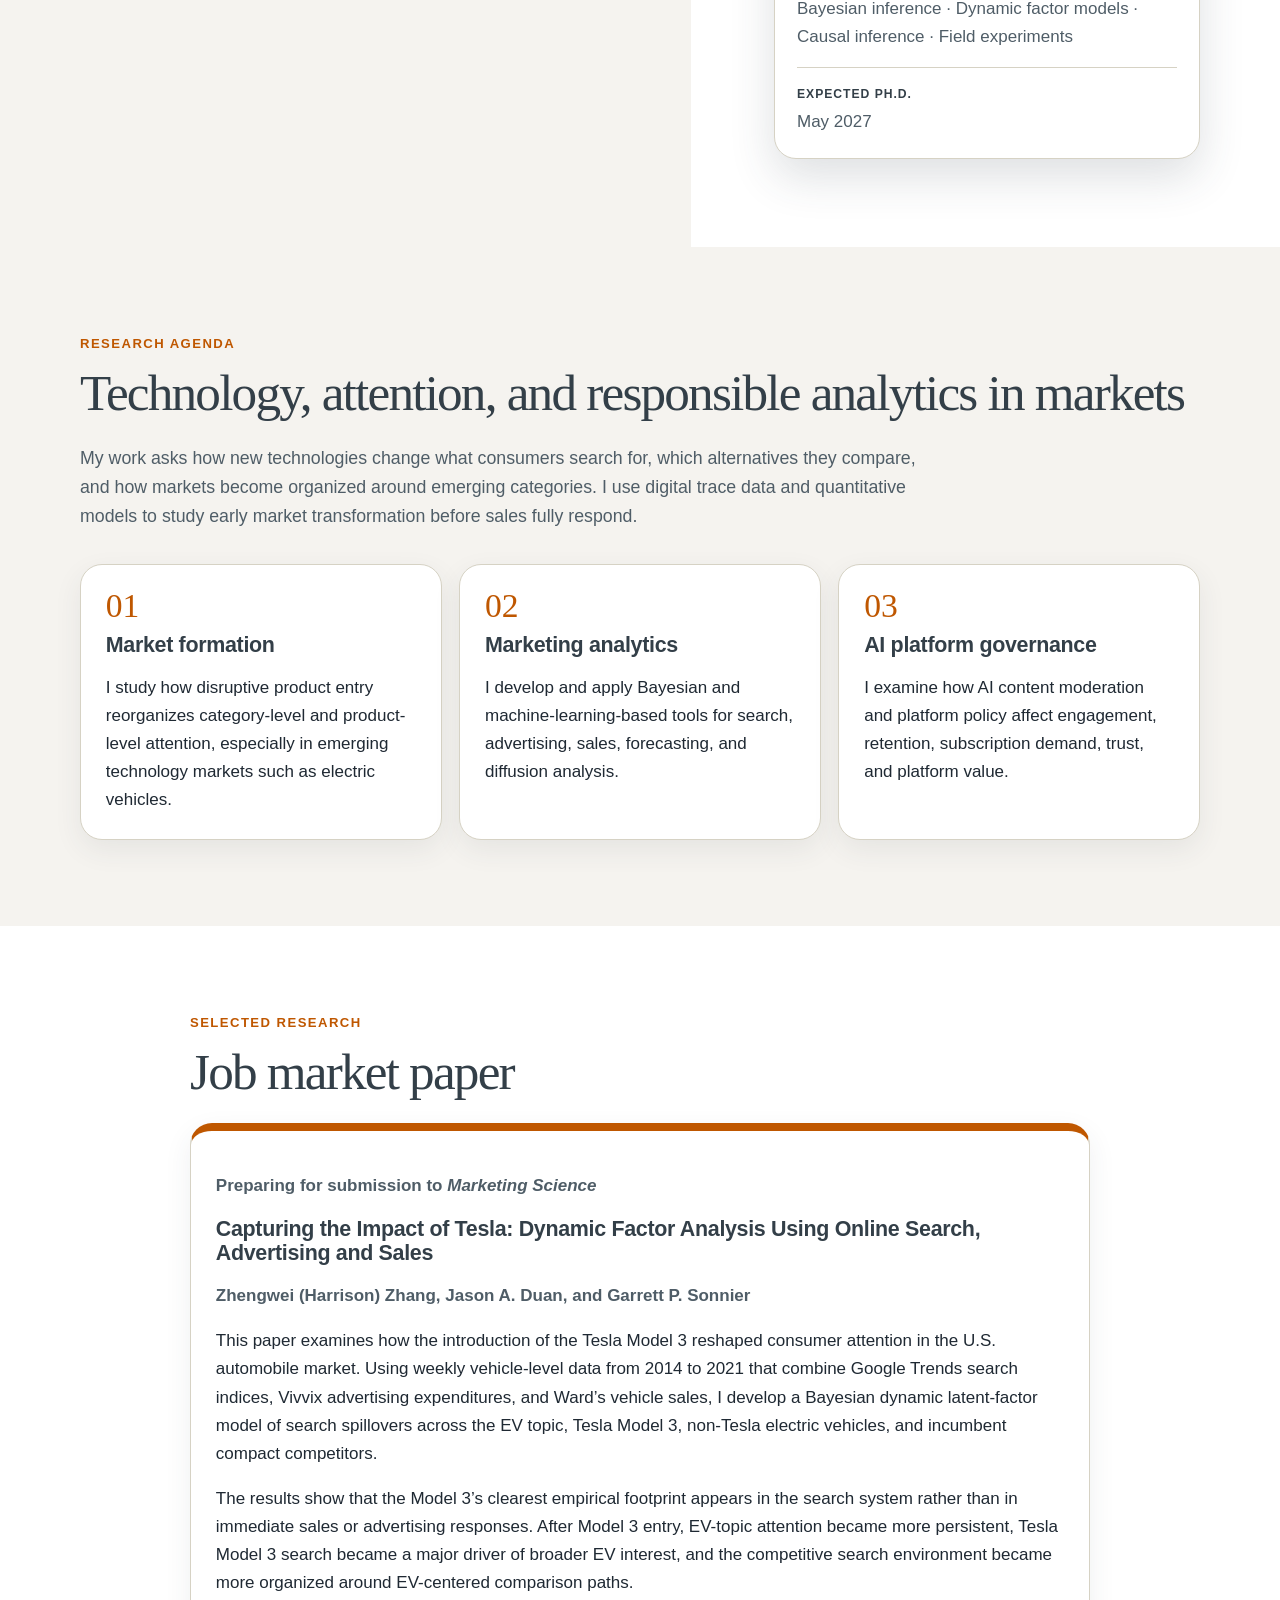
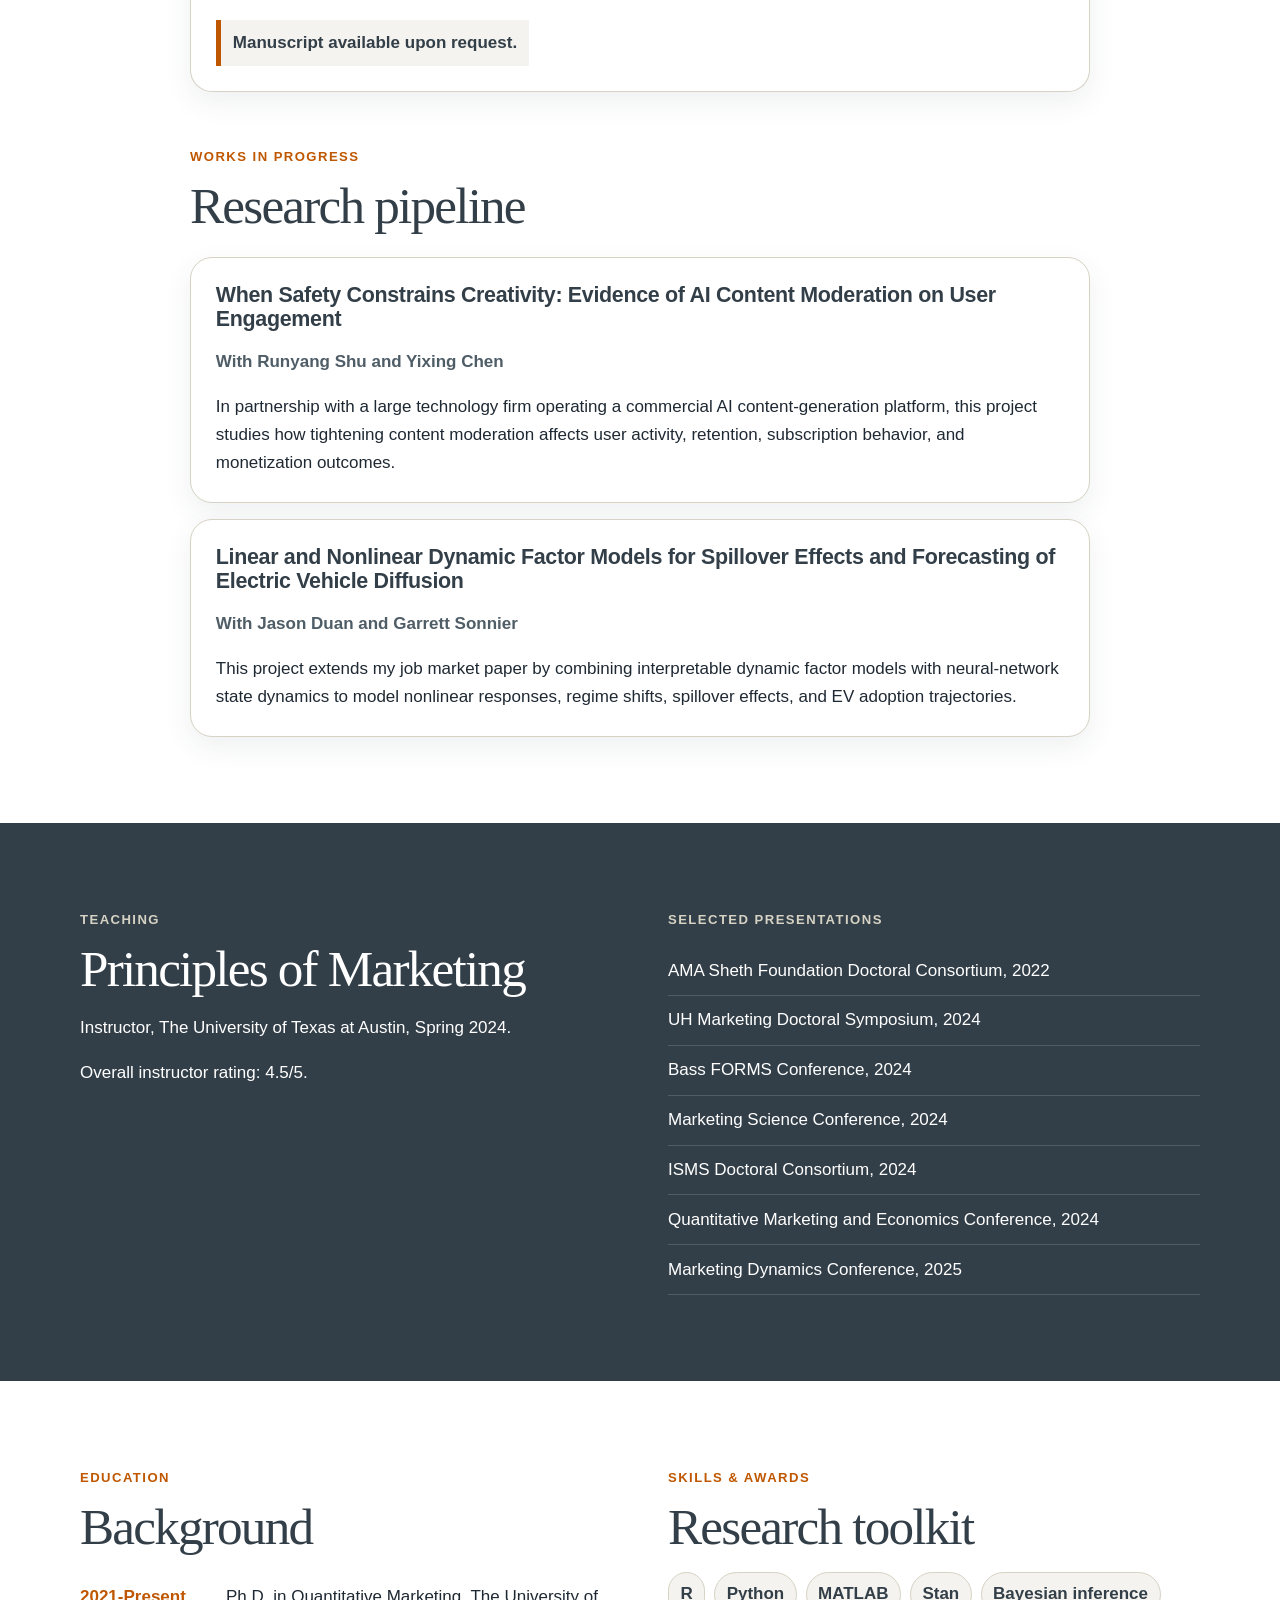
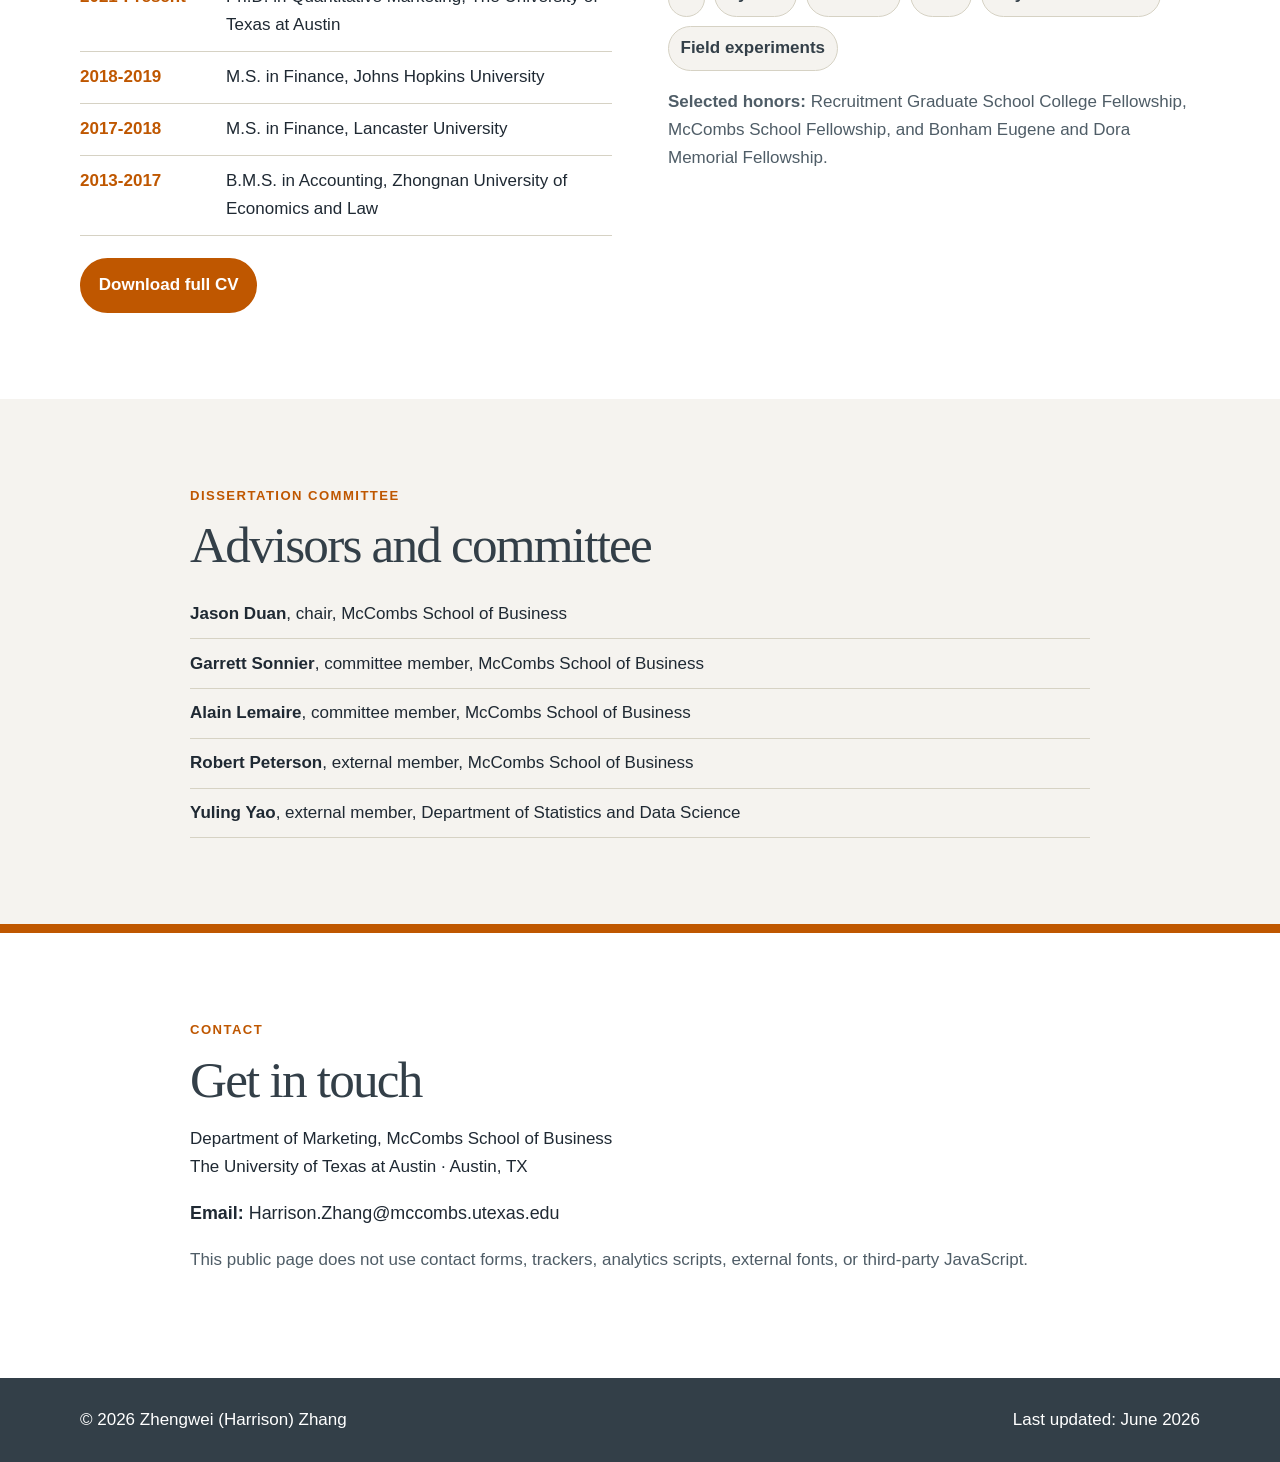
==== commit 6981aefd: "Update index.html" ====
--- a/index.html
+++ b/index.html
@@ -210,7 +210,7 @@
         <p class="eyebrow">Contact</p>
         <h2>Get in touch</h2>
         <p>Department of Marketing, McCombs School of Business<br>The University of Texas at Austin · Austin, TX</p>
-        <p class="email-line"><strong>Email:</strong> Harrison.Zhang [at] mccombs [dot] utexas [dot] edu</p>
+        <p class="email-line"><strong>Email:</strong> Harrison.Zhang@mccombs.utexas.edu</p>
         <p class="privacy-note">This public page does not use contact forms, trackers, analytics scripts, external fonts, or third-party JavaScript.</p>
       </div>
     </section>
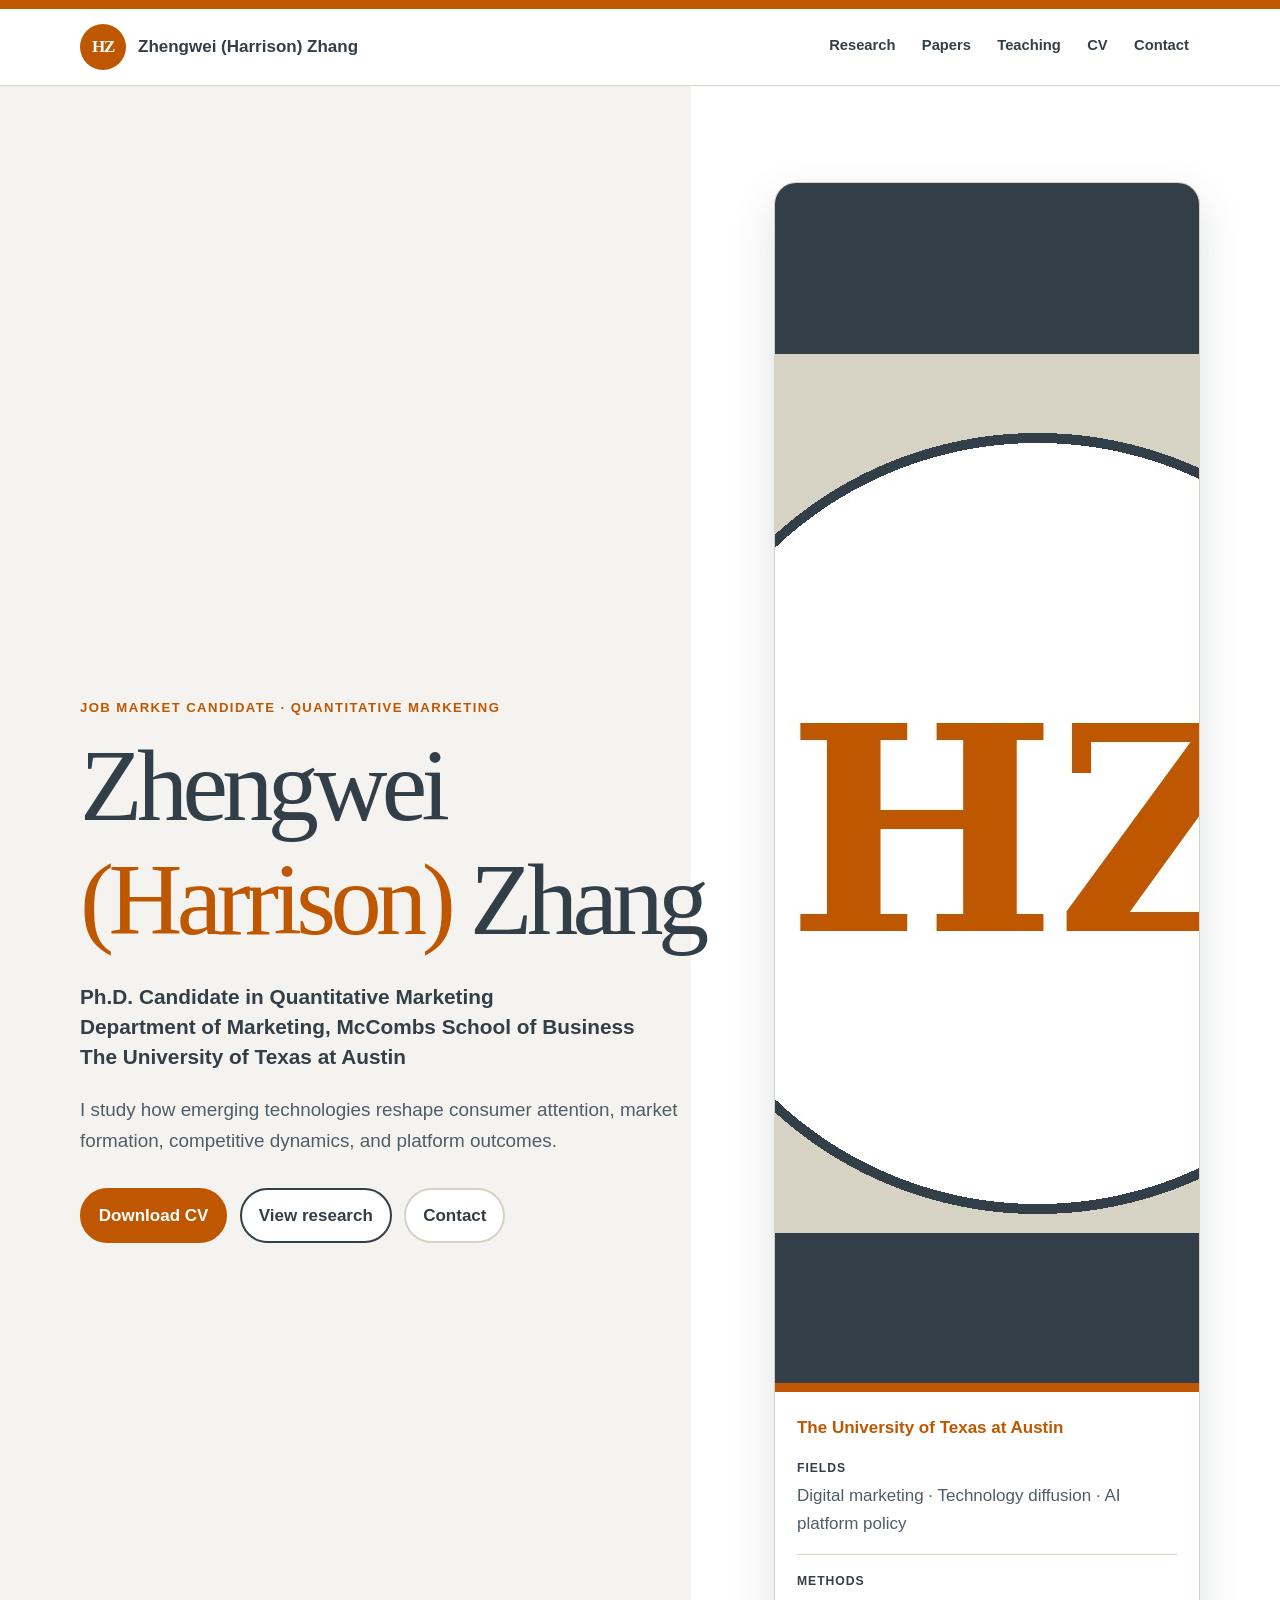
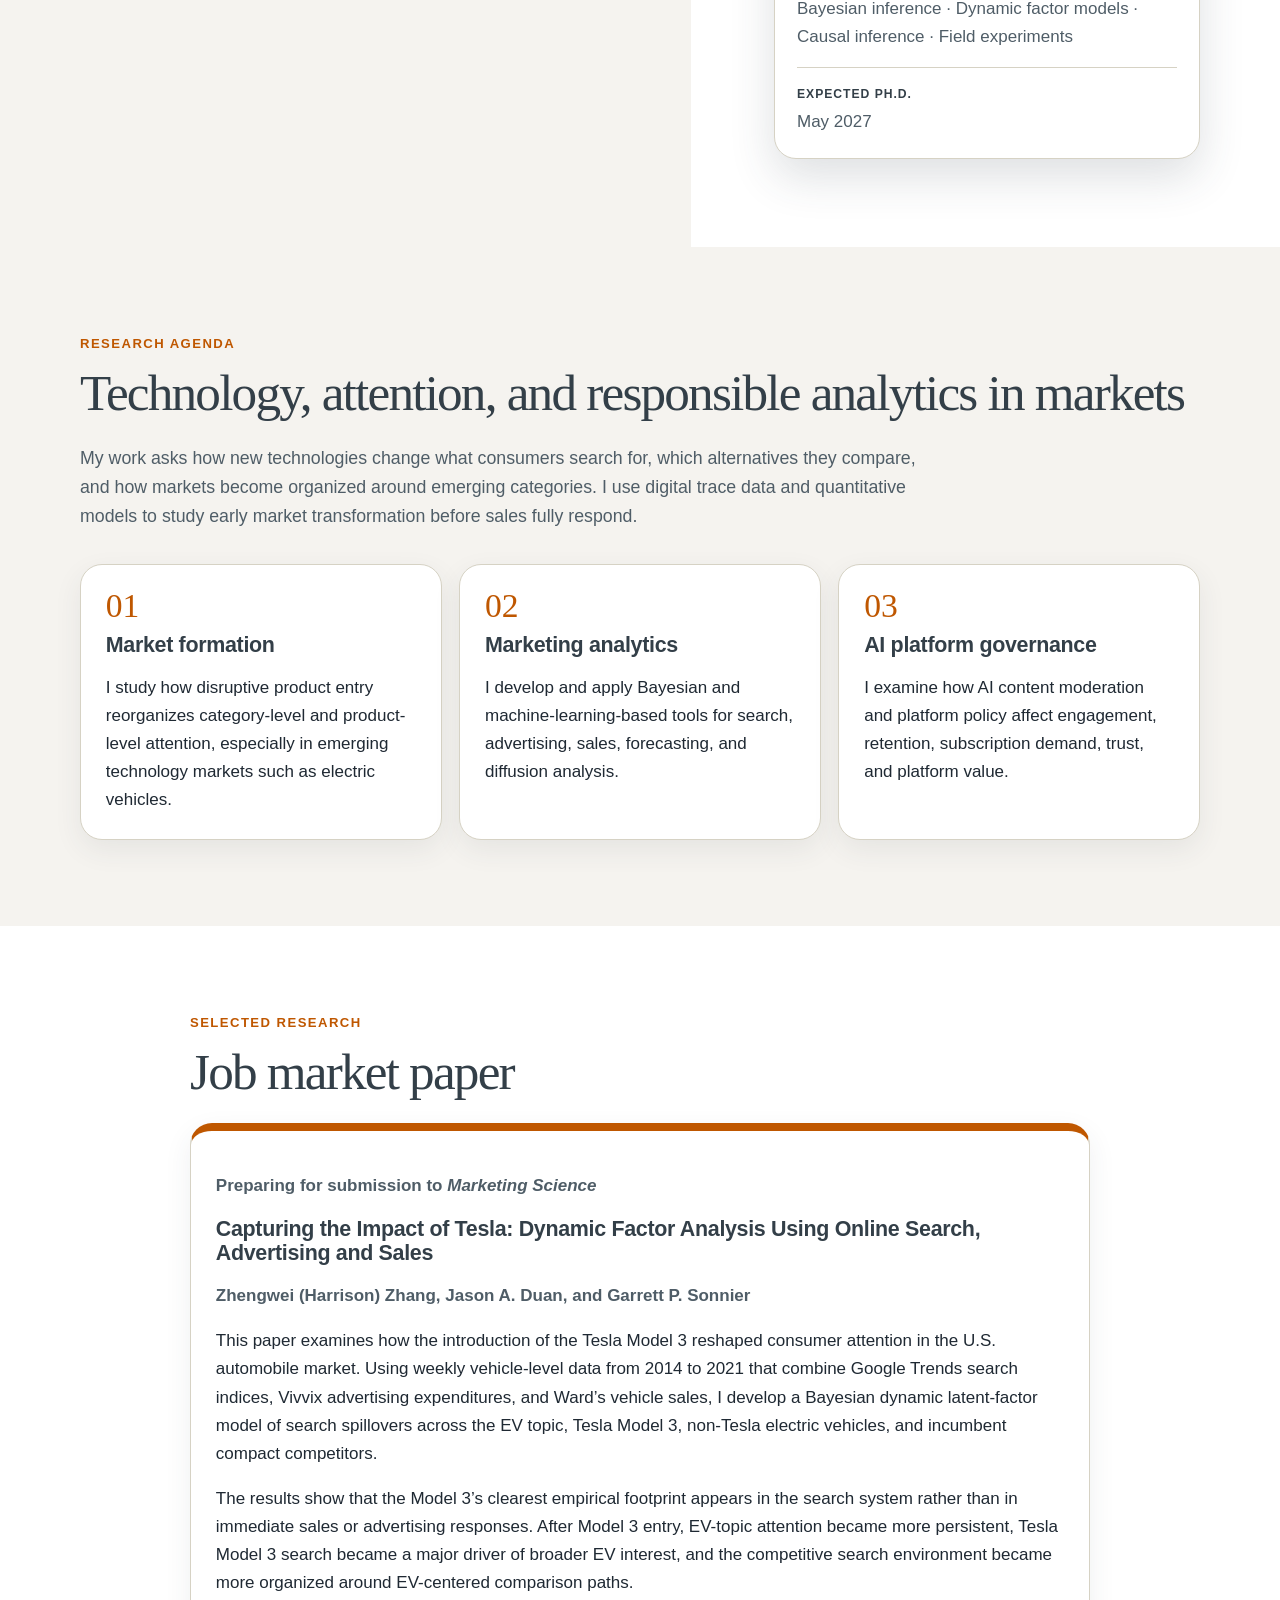
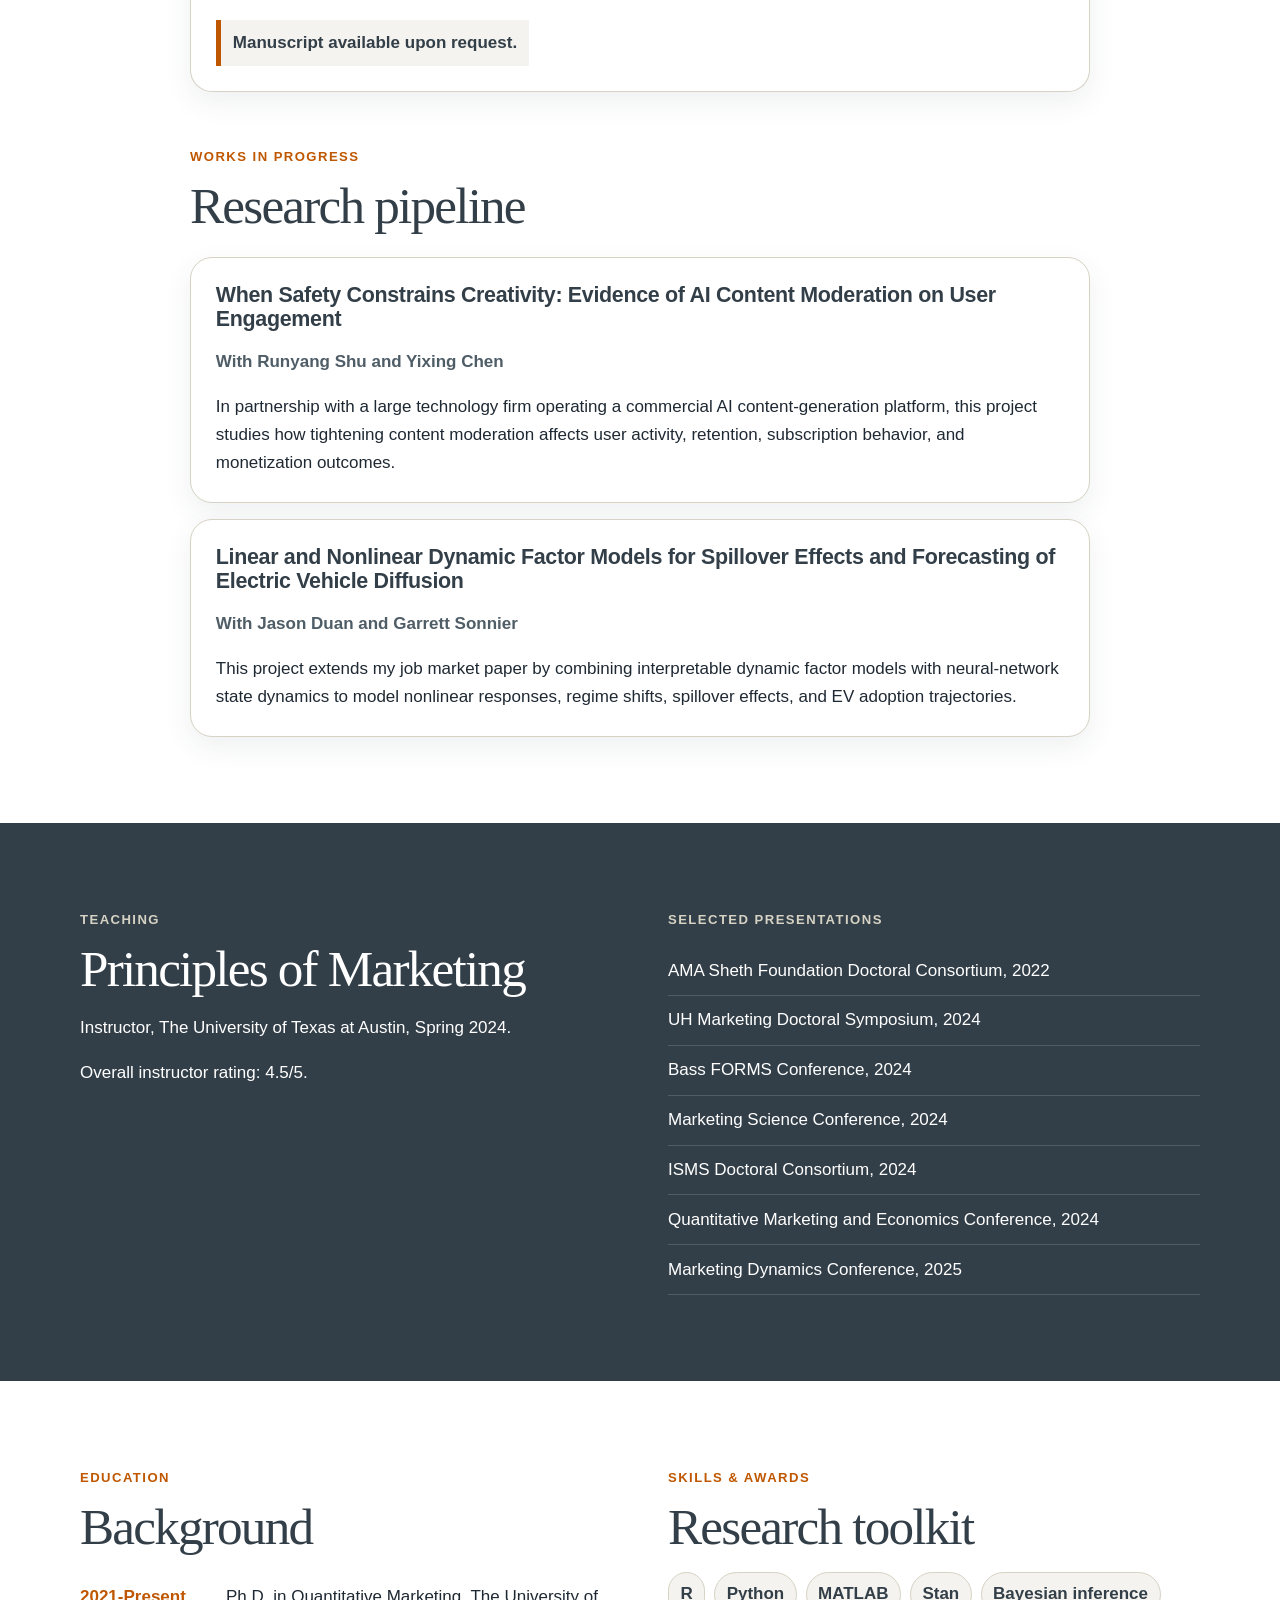
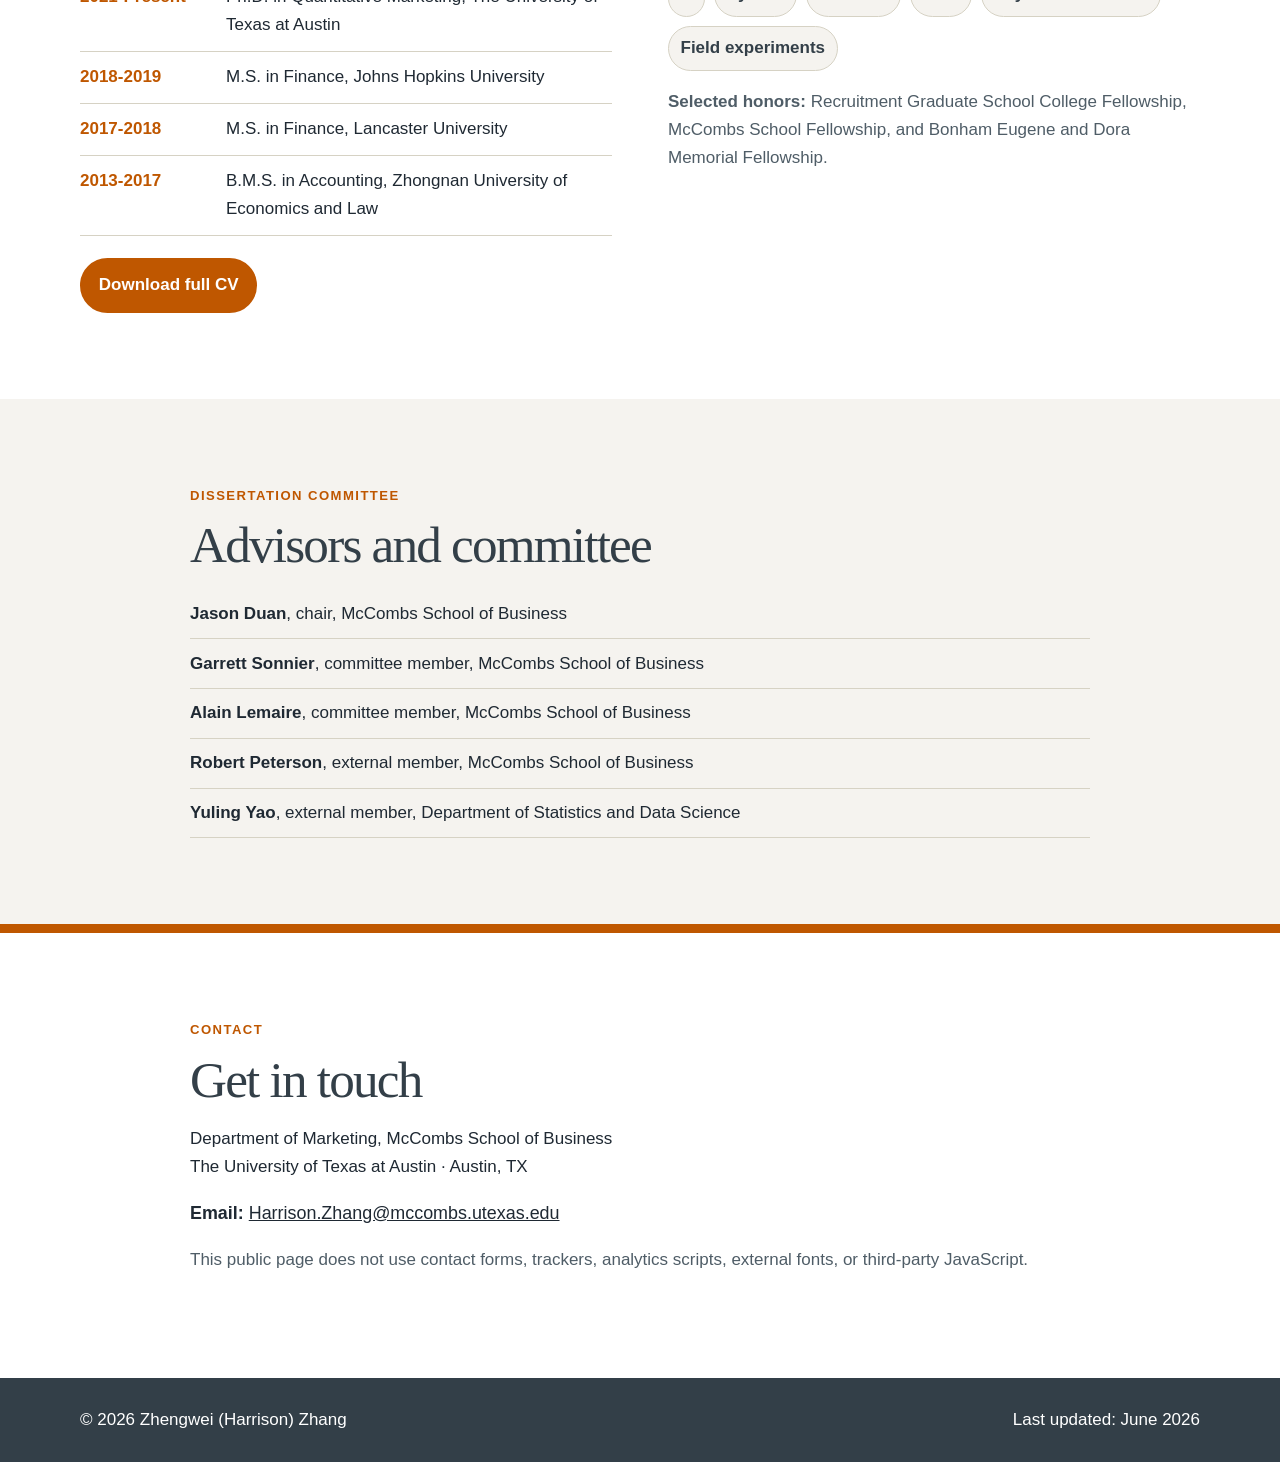
==== commit df785ac1: "Add files via upload" ====
--- a/index.html
+++ b/index.html
@@ -210,7 +210,7 @@
         <p class="eyebrow">Contact</p>
         <h2>Get in touch</h2>
         <p>Department of Marketing, McCombs School of Business<br>The University of Texas at Austin · Austin, TX</p>
-        <p class="email-line"><strong>Email:</strong> Harrison.Zhang@mccombs.utexas.edu</p>
+        <p class="email-line"><strong>Email:</strong> <a href="mailto:Harrison.Zhang@mccombs.utexas.edu">Harrison.Zhang@mccombs.utexas.edu</a></p>
         <p class="privacy-note">This public page does not use contact forms, trackers, analytics scripts, external fonts, or third-party JavaScript.</p>
       </div>
     </section>
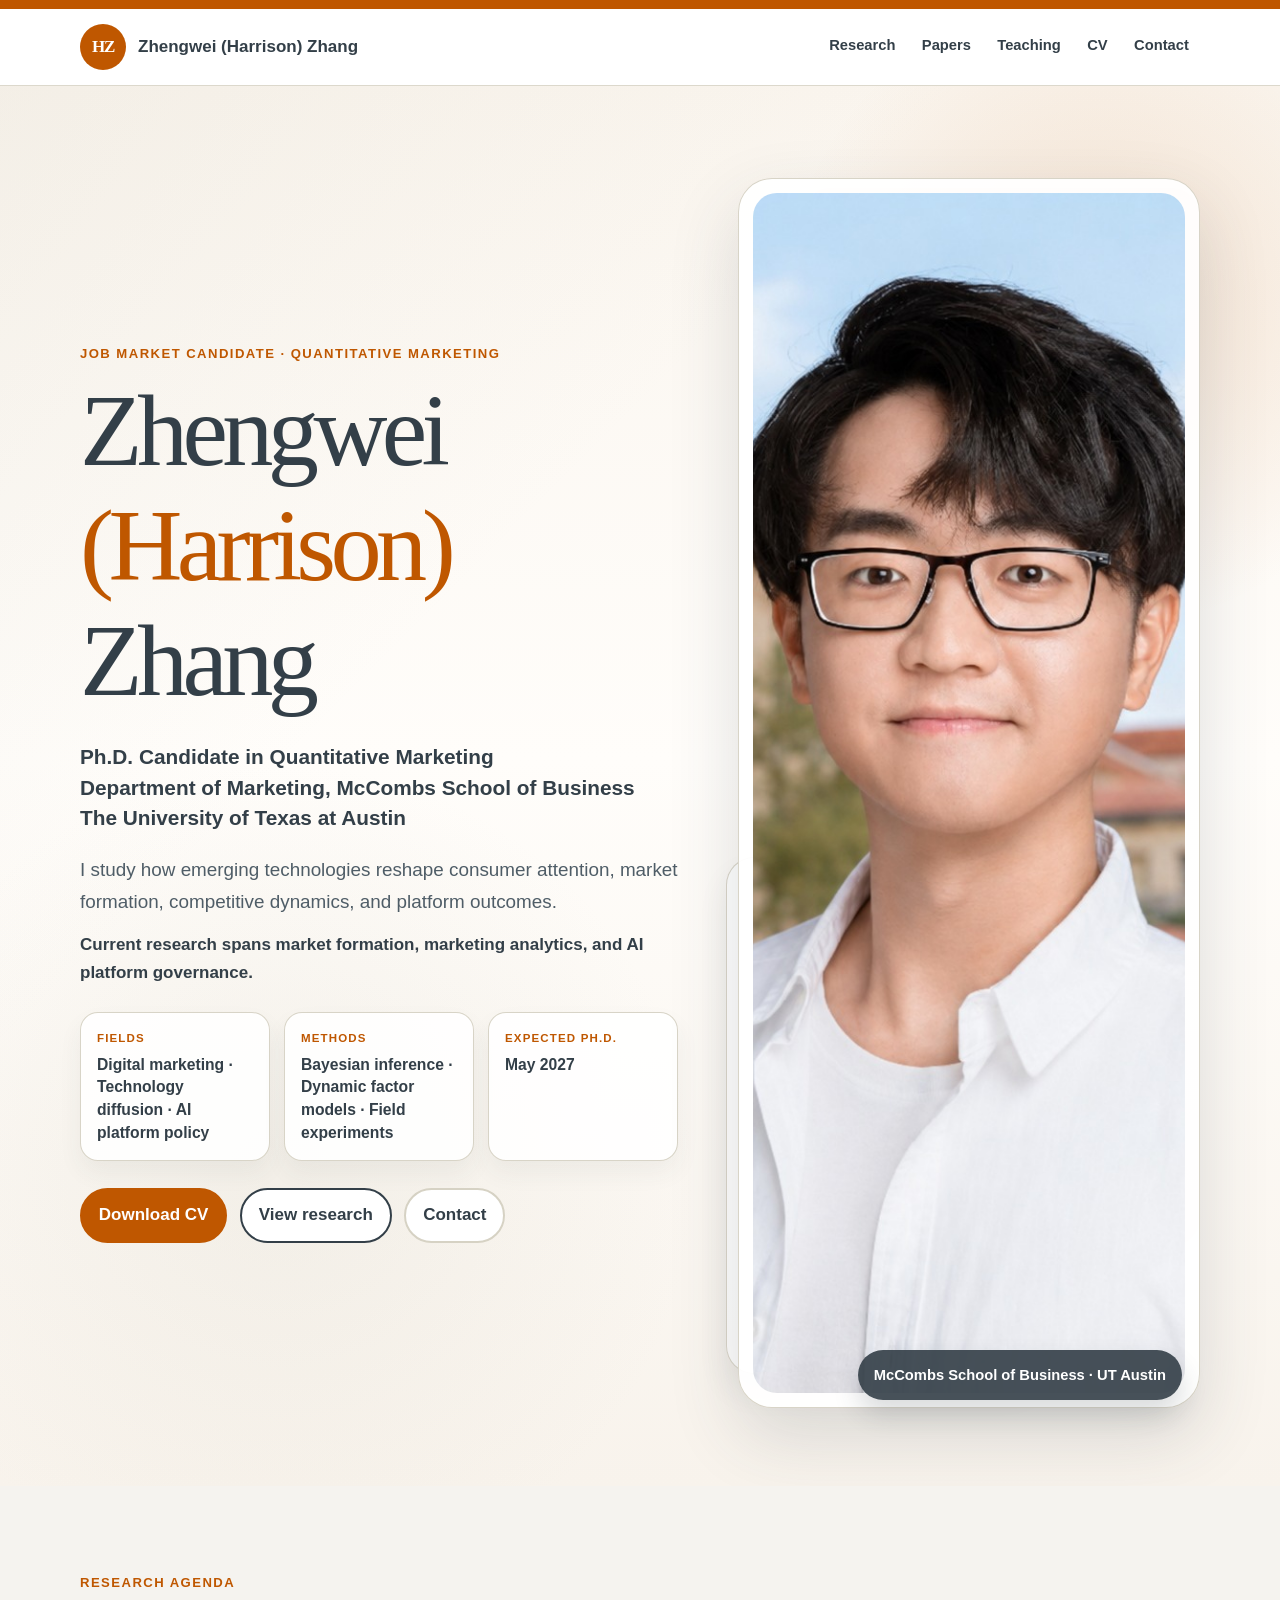
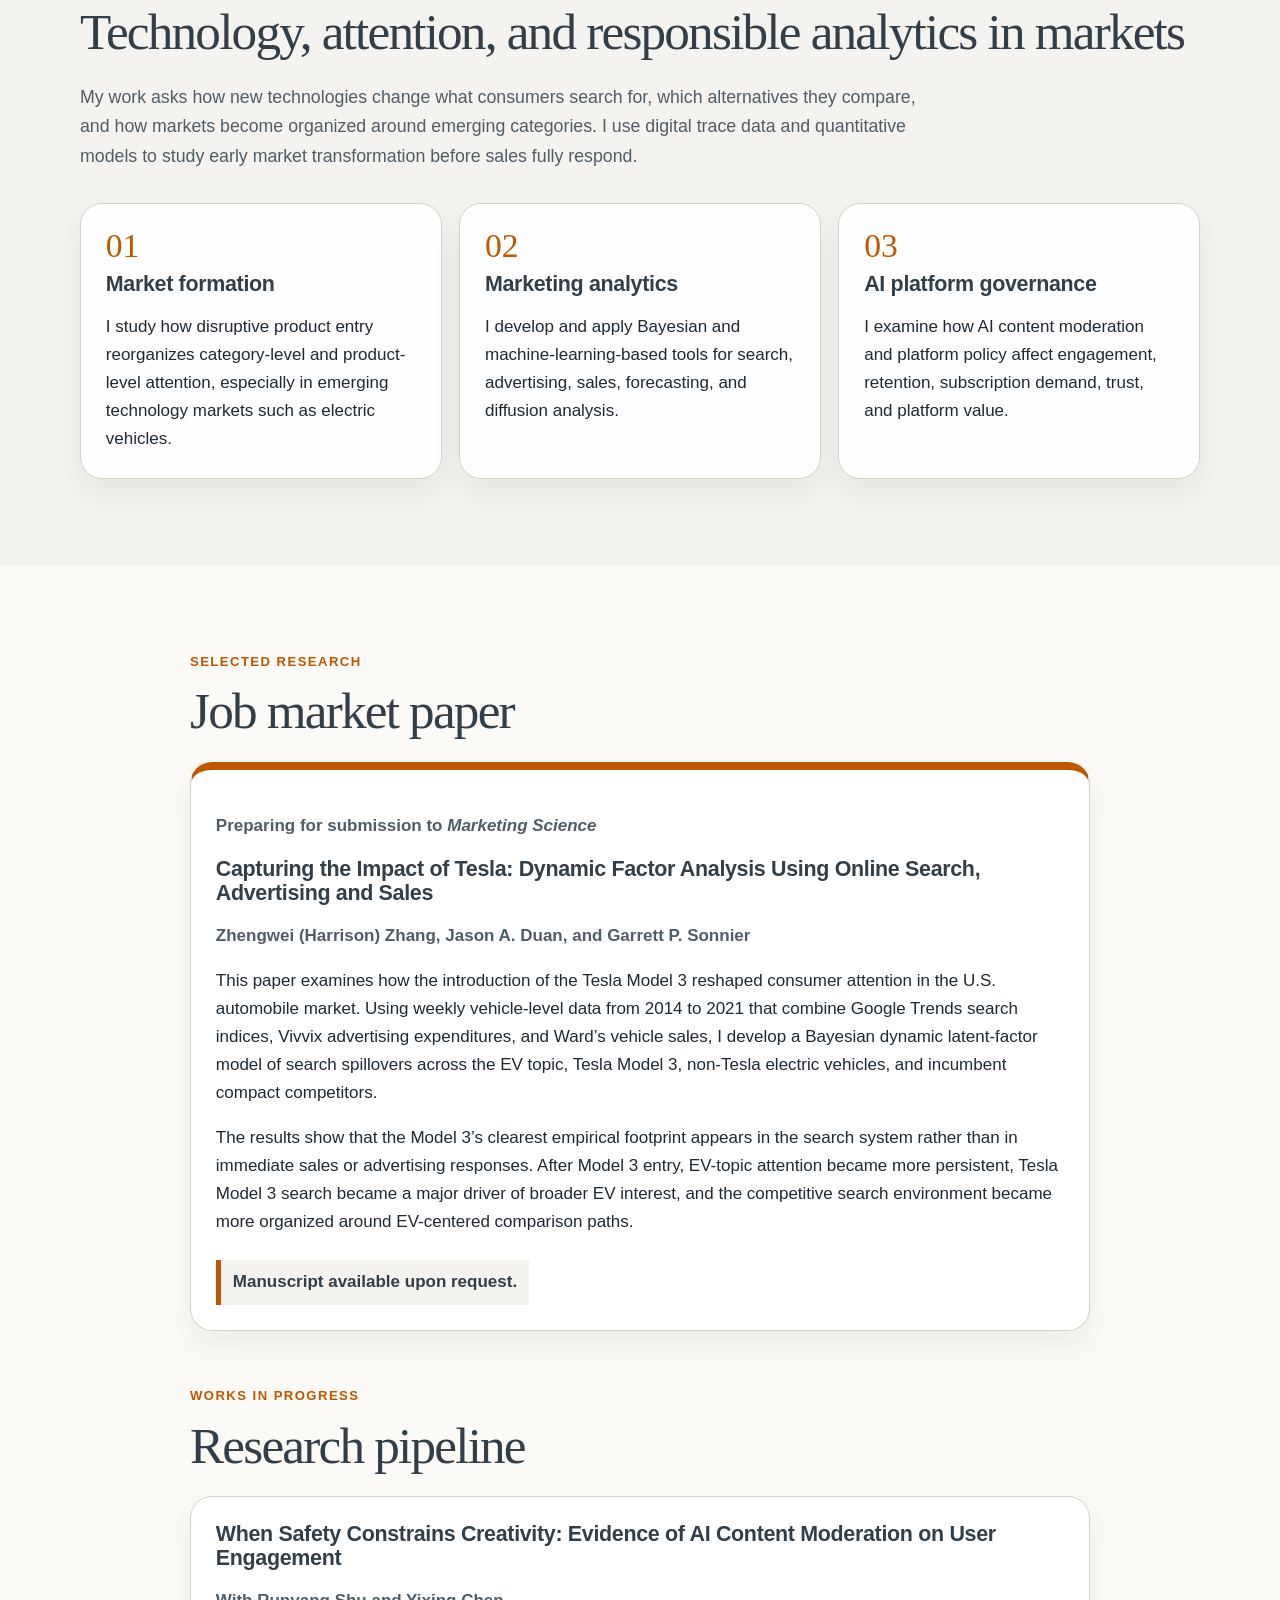
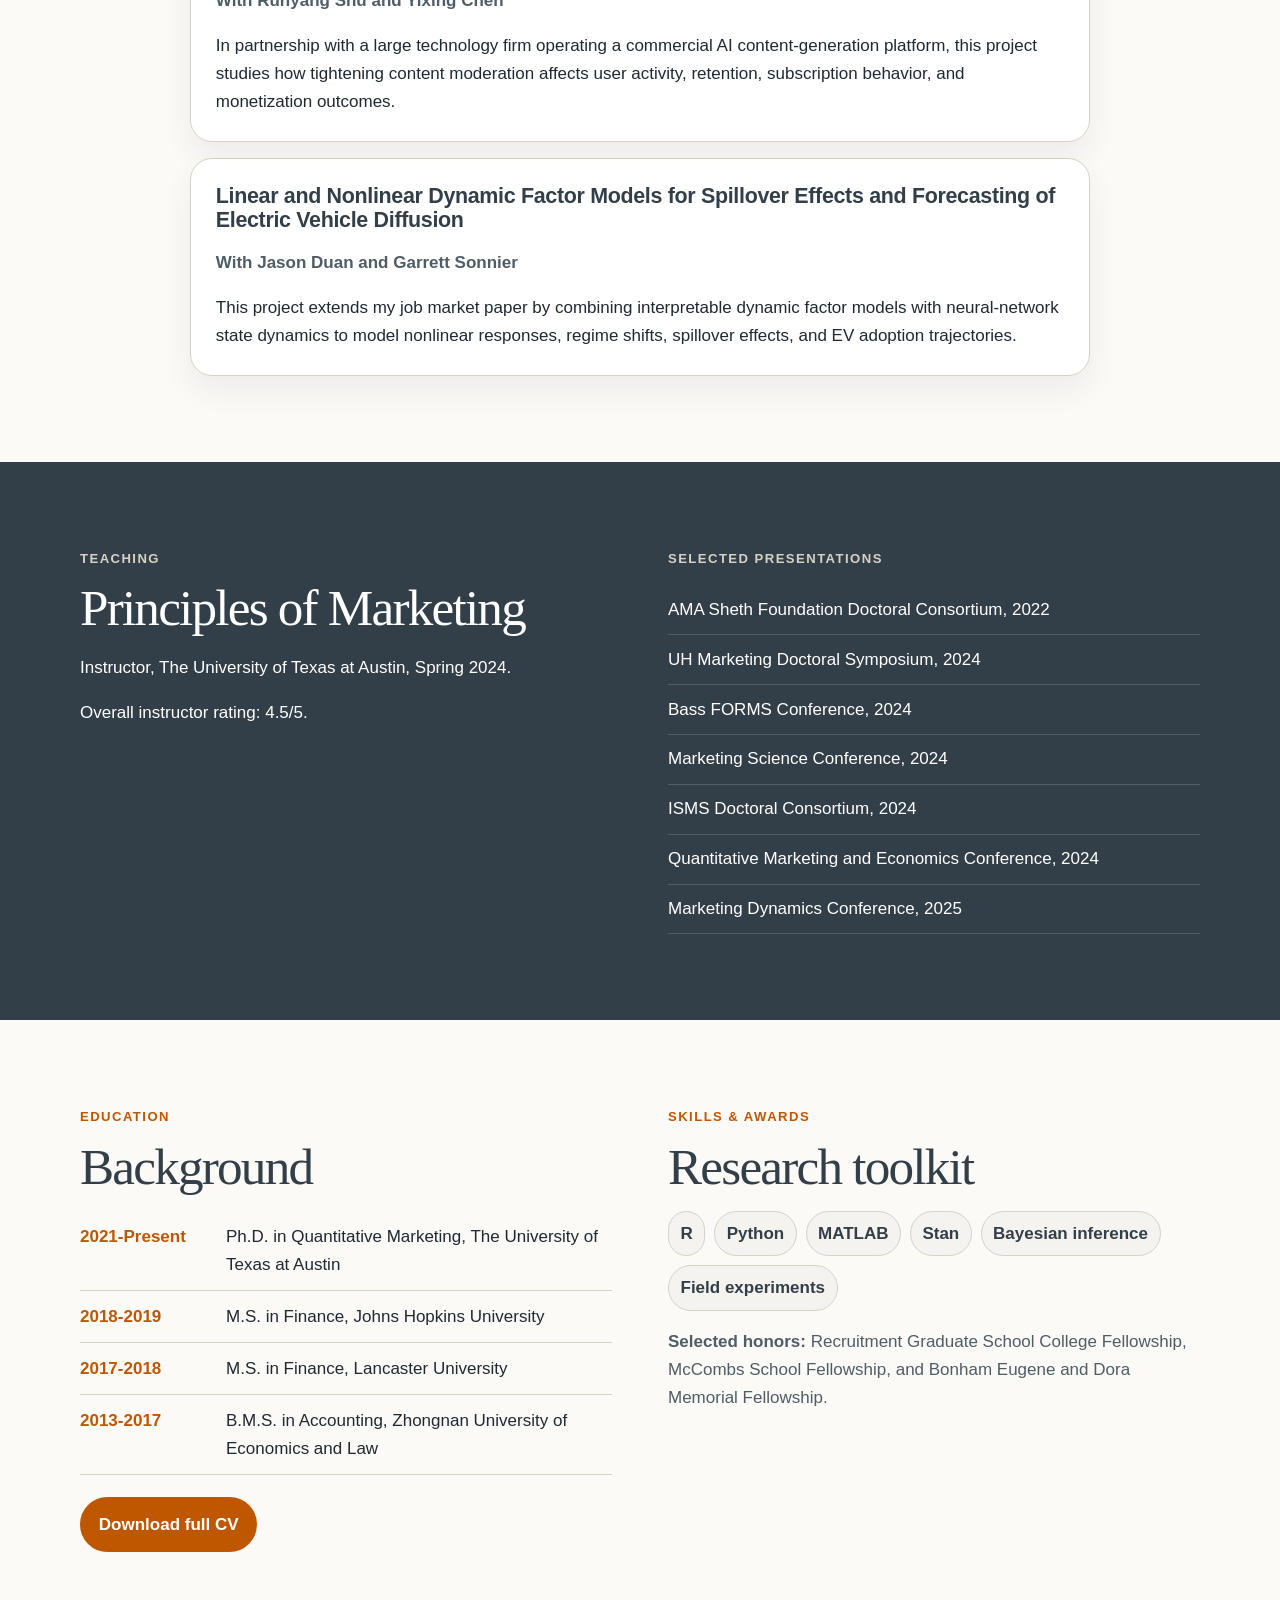
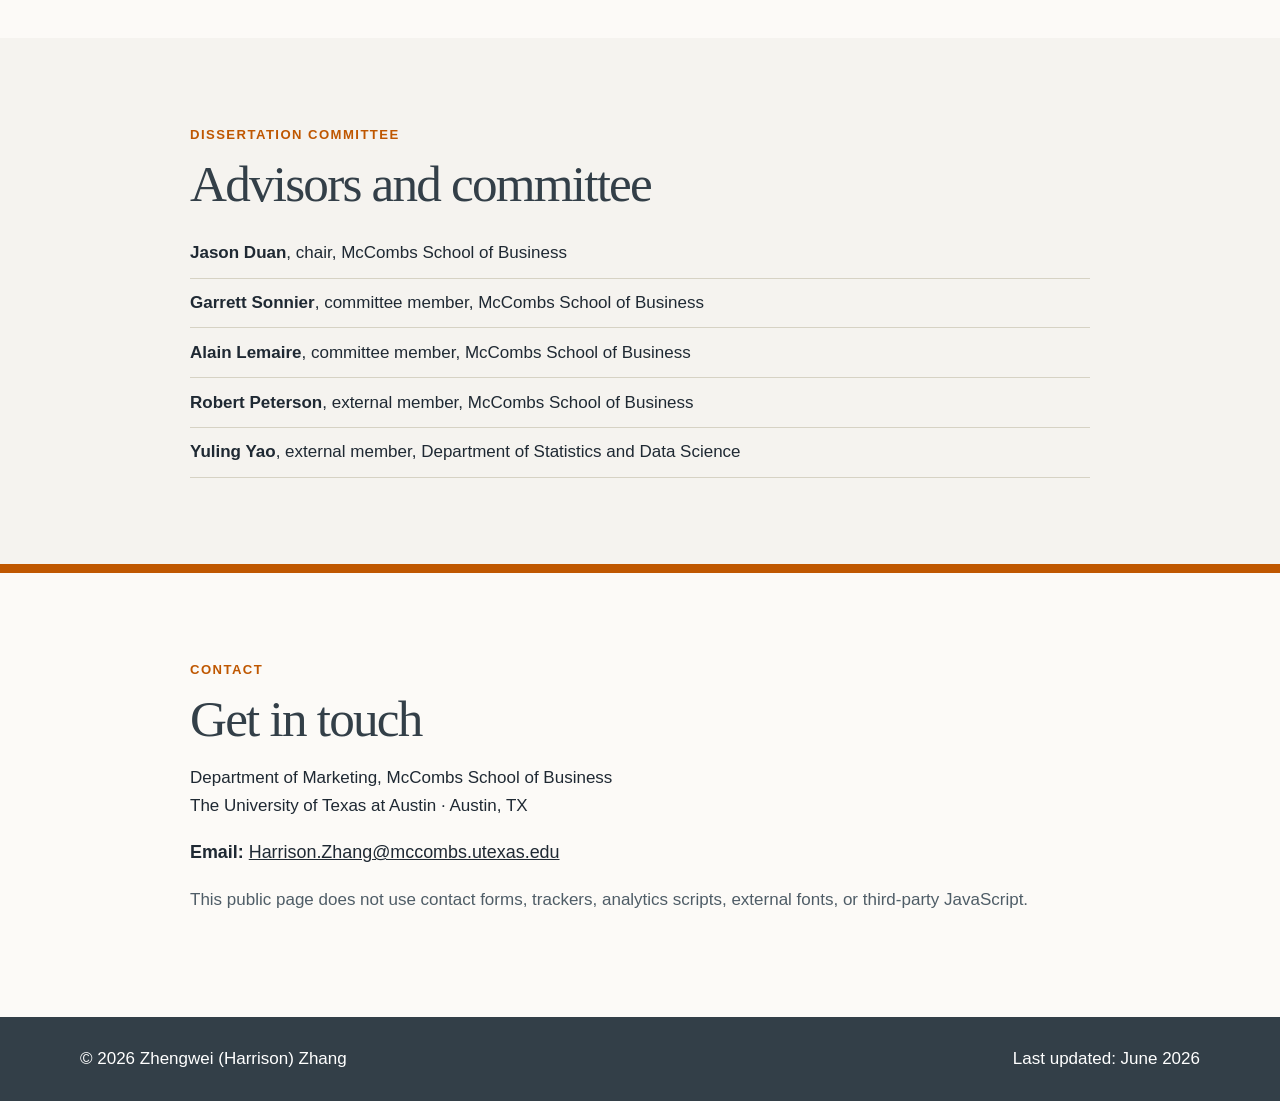
==== commit eb39d028: "Add files via upload" ====
--- a/index.html
+++ b/index.html
@@ -41,6 +41,21 @@
           <h1>Zhengwei <span>(Harrison)</span> Zhang</h1>
           <p class="subtitle">Ph.D. Candidate in Quantitative Marketing<br>Department of Marketing, McCombs School of Business<br>The University of Texas at Austin</p>
           <p class="lead">I study how emerging technologies reshape consumer attention, market formation, competitive dynamics, and platform outcomes.</p>
+          <p class="hero-note">Current research spans market formation, marketing analytics, and AI platform governance.</p>
+          <div class="hero-meta" aria-label="Academic profile highlights">
+            <div class="meta-card">
+              <span class="meta-label">Fields</span>
+              <span class="meta-value">Digital marketing · Technology diffusion · AI platform policy</span>
+            </div>
+            <div class="meta-card">
+              <span class="meta-label">Methods</span>
+              <span class="meta-value">Bayesian inference · Dynamic factor models · Field experiments</span>
+            </div>
+            <div class="meta-card">
+              <span class="meta-label">Expected Ph.D.</span>
+              <span class="meta-value">May 2027</span>
+            </div>
+          </div>
           <div class="button-row" aria-label="Primary actions">
             <a class="button primary" href="assets/docs/CV_Zhengwei_Zhang_public.pdf">Download CV</a>
             <a class="button" href="#papers">View research</a>
@@ -48,28 +63,14 @@
           </div>
         </div>
 
-        <aside class="profile-card" aria-label="Profile summary">
-          <figure class="portrait-wrap">
-            <img src="assets/img/profile.jpg" alt="Profile photo of Zhengwei (Harrison) Zhang" width="1200" height="1200">
+        <div class="hero-visual" aria-label="Profile portrait and academic profile details">
+          <div class="portrait-accent accent-one" aria-hidden="true"></div>
+          <div class="portrait-accent accent-two" aria-hidden="true"></div>
+          <figure class="portrait-frame">
+            <img src="assets/img/profile.jpg" alt="Profile photo of Zhengwei (Harrison) Zhang on the UT Austin campus" width="1200" height="1200">
           </figure>
-          <div class="profile-details">
-            <p class="affiliation">The University of Texas at Austin</p>
-            <dl>
-              <div>
-                <dt>Fields</dt>
-                <dd>Digital marketing · Technology diffusion · AI platform policy</dd>
-              </div>
-              <div>
-                <dt>Methods</dt>
-                <dd>Bayesian inference · Dynamic factor models · Causal inference · Field experiments</dd>
-              </div>
-              <div>
-                <dt>Expected Ph.D.</dt>
-                <dd>May 2027</dd>
-              </div>
-            </dl>
-          </div>
-        </aside>
+          <div class="campus-chip">McCombs School of Business · UT Austin</div>
+        </div>
       </div>
     </section>
 
--- a/styles.css
+++ b/styles.css
@@ -24,7 +24,7 @@
 body {
   margin: 0;
   color: var(--text);
-  background: var(--white);
+  background: #fcfaf7;
   font-family: Arial, Helvetica, sans-serif;
   font-size: 17px;
   line-height: 1.65;
@@ -72,8 +72,9 @@
   position: sticky;
   top: 0;
   z-index: 10;
-  background: var(--white);
-  border-bottom: 1px solid var(--border);
+  background: rgba(255,255,255,0.94);
+  backdrop-filter: blur(10px);
+  border-bottom: 1px solid rgba(214, 210, 196, 0.85);
 }
 
 .header-inner {
@@ -136,15 +137,30 @@
 }
 
 .hero {
-  padding: 96px 0 88px;
+  position: relative;
+  overflow: hidden;
+  padding: 92px 0 78px;
   background:
-    linear-gradient(90deg, var(--soft-gray) 0, var(--soft-gray) 54%, var(--white) 54%, var(--white) 100%);
+    radial-gradient(circle at 86% 16%, rgba(191, 87, 0, 0.14), transparent 20%),
+    linear-gradient(180deg, #faf5ee 0%, #fffdfa 48%, #f8f3ec 100%);
+}
+
+.hero::before {
+  content: "";
+  position: absolute;
+  inset: 0;
+  background:
+    linear-gradient(135deg, rgba(214, 210, 196, 0.18) 0%, rgba(255,255,255,0) 36%),
+    radial-gradient(circle at 22% 78%, rgba(214, 210, 196, 0.22), transparent 28%);
+  pointer-events: none;
 }
 
 .hero-grid {
+  position: relative;
+  z-index: 1;
   display: grid;
-  grid-template-columns: minmax(0, 1.08fr) minmax(310px, 0.72fr);
-  gap: 56px;
+  grid-template-columns: minmax(0, 1.06fr) minmax(360px, 0.82fr);
+  gap: 60px;
   align-items: center;
 }
 
@@ -208,8 +224,49 @@
   font-size: 1.18rem;
 }
 
+.hero-note {
+  margin: 0.9rem 0 0;
+  max-width: 680px;
+  color: var(--charcoal);
+  font-weight: 700;
+}
+
+.hero-meta {
+  margin-top: 1.55rem;
+  display: grid;
+  grid-template-columns: repeat(3, minmax(0, 1fr));
+  gap: 0.9rem;
+  max-width: 860px;
+}
+
+.meta-card {
+  padding: 1rem 1rem 0.95rem;
+  background: rgba(255,255,255,0.88);
+  border: 1px solid rgba(214, 210, 196, 0.95);
+  border-radius: 18px;
+  box-shadow: 0 12px 24px rgba(51, 63, 72, 0.06);
+}
+
+.meta-label {
+  display: block;
+  margin-bottom: 0.35rem;
+  color: var(--burnt-orange);
+  font-size: 0.72rem;
+  font-weight: 900;
+  letter-spacing: 0.1em;
+  text-transform: uppercase;
+}
+
+.meta-value {
+  display: block;
+  color: var(--charcoal);
+  font-size: 0.98rem;
+  font-weight: 700;
+  line-height: 1.45;
+}
+
 .button-row {
-  margin-top: 2rem;
+  margin-top: 1.7rem;
   display: flex;
   flex-wrap: wrap;
   gap: 0.8rem;
@@ -249,44 +306,69 @@
   box-shadow: 0 8px 18px rgba(51, 63, 72, 0.16);
 }
 
-.profile-card {
-  background: var(--white);
-  border: 1px solid var(--border);
-  border-radius: var(--radius);
-  box-shadow: var(--shadow);
-  overflow: hidden;
-}
-
-.portrait-wrap {
+.hero-visual {
+  position: relative;
+  min-height: 620px;
+  display: flex;
+  align-items: center;
+  justify-content: center;
+}
+
+.portrait-accent {
+  position: absolute;
+  border-radius: 28px;
+}
+
+.accent-one {
+  width: 86%;
+  height: 86%;
+  right: 0;
+  top: 10px;
+  background: linear-gradient(180deg, rgba(191, 87, 0, 0.10), rgba(214, 210, 196, 0.22));
+}
+
+.accent-two {
+  width: 68%;
+  height: 42%;
+  left: -12px;
+  bottom: 34px;
+  background: rgba(255,255,255,0.82);
+  border: 1px solid rgba(214, 210, 196, 0.92);
+  box-shadow: 0 18px 30px rgba(51, 63, 72, 0.08);
+}
+
+.portrait-frame {
+  position: relative;
+  z-index: 2;
+  width: min(100%, 470px);
   margin: 0;
-  background: var(--limestone);
-  border-bottom: 9px solid var(--burnt-orange);
-}
-
-.portrait-wrap img {
+  padding: 14px;
+  background: rgba(255,255,255,0.94);
+  border-radius: 34px;
+  border: 1px solid rgba(214, 210, 196, 0.95);
+  box-shadow: 0 28px 70px rgba(51, 63, 72, 0.16);
+}
+
+.portrait-frame img {
   width: 100%;
-  aspect-ratio: 1 / 1;
+  aspect-ratio: 1 / 1.07;
   object-fit: cover;
-}
-
-.profile-details {
-  padding: 1.35rem;
-}
-
-.affiliation {
-  margin: 0 0 1rem;
-  color: var(--burnt-orange);
-  font-weight: 900;
-}
-
-.profile-card dl {
-  margin: 0;
-}
-
-.profile-card div + div {
-  margin-top: 1rem;
-  padding-top: 1rem;
-  border-top: 1px solid var(--border);
+  object-position: center 30%;
+  border-radius: 24px;
+}
+
+.campus-chip {
+  position: absolute;
+  z-index: 3;
+  right: 18px;
+  bottom: 8px;
+  padding: 0.8rem 1rem;
+  border-radius: 999px;
+  background: rgba(51, 63, 72, 0.90);
+  color: var(--white);
+  font-size: 0.92rem;
+  font-weight: 800;
+  box-shadow: 0 14px 26px rgba(51, 63, 72, 0.18);
 }
 
 dt {
@@ -347,11 +429,11 @@
 
 .card,
 .paper {
-  background: var(--white);
+  background: rgba(255,255,255,0.96);
   border: 1px solid var(--border);
   border-radius: var(--radius);
   padding: 1.55rem;
-  box-shadow: 0 10px 28px rgba(51, 63, 72, 0.08);
+  box-shadow: 0 14px 30px rgba(51, 63, 72, 0.07);
 }
 
 .card-kicker {
@@ -479,6 +561,12 @@
   outline-offset: 4px;
 }
 
+@media (max-width: 980px) {
+  .hero-meta {
+    grid-template-columns: 1fr;
+  }
+}
+
 @media (max-width: 900px) {
   .header-inner {
     align-items: flex-start;
@@ -490,10 +578,6 @@
     justify-content: flex-start;
   }
 
-  .hero {
-    background: var(--soft-gray);
-  }
-
   .hero-grid,
   .split,
   .cards.three {
@@ -504,6 +588,19 @@
   .split {
     gap: 34px;
   }
+
+  .hero-visual {
+    min-height: auto;
+  }
+
+  .portrait-frame {
+    width: min(100%, 520px);
+  }
+
+  .campus-chip {
+    right: 12px;
+    bottom: 4px;
+  }
 }
 
 @media (max-width: 560px) {
@@ -529,3 +626,52 @@
     gap: 0.1rem;
   }
 }
+
+@media (max-width: 900px) {
+  .profile-details.overlay {
+    position: static;
+    margin: 0;
+    border-radius: 0 0 18px 18px;
+    background: var(--white);
+    box-shadow: none;
+  }
+}
+
+@media (max-width: 560px) {
+  .hero {
+    padding: 72px 0 56px;
+  }
+
+  .button-row {
+    gap: 0.65rem;
+  }
+
+  .button {
+    width: 100%;
+  }
+
+  .hero-visual {
+    margin-top: 6px;
+  }
+
+  .portrait-frame {
+    padding: 10px;
+    border-radius: 24px;
+  }
+
+  .portrait-frame img {
+    border-radius: 18px;
+  }
+
+  .accent-two {
+    left: 0;
+    width: 74%;
+    bottom: 22px;
+  }
+
+  .campus-chip {
+    position: static;
+    margin-top: 12px;
+    text-align: center;
+  }
+}
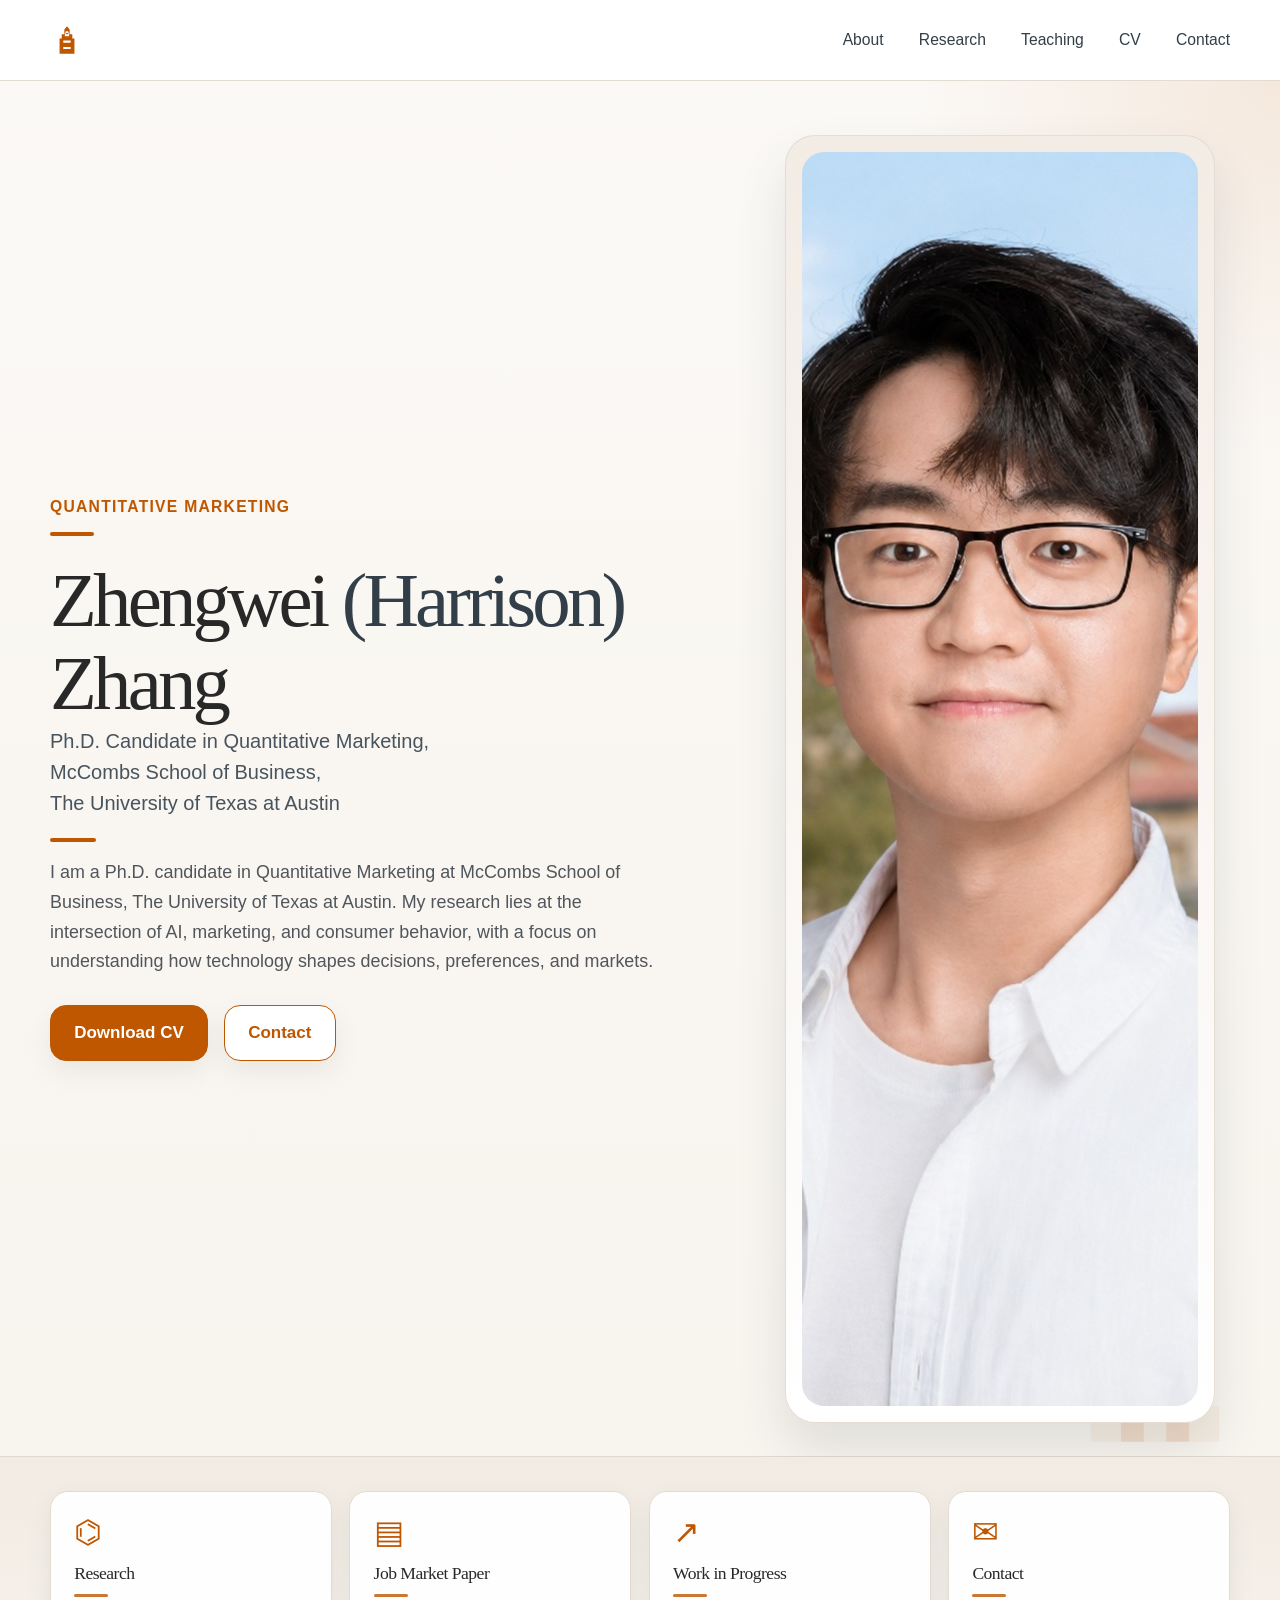
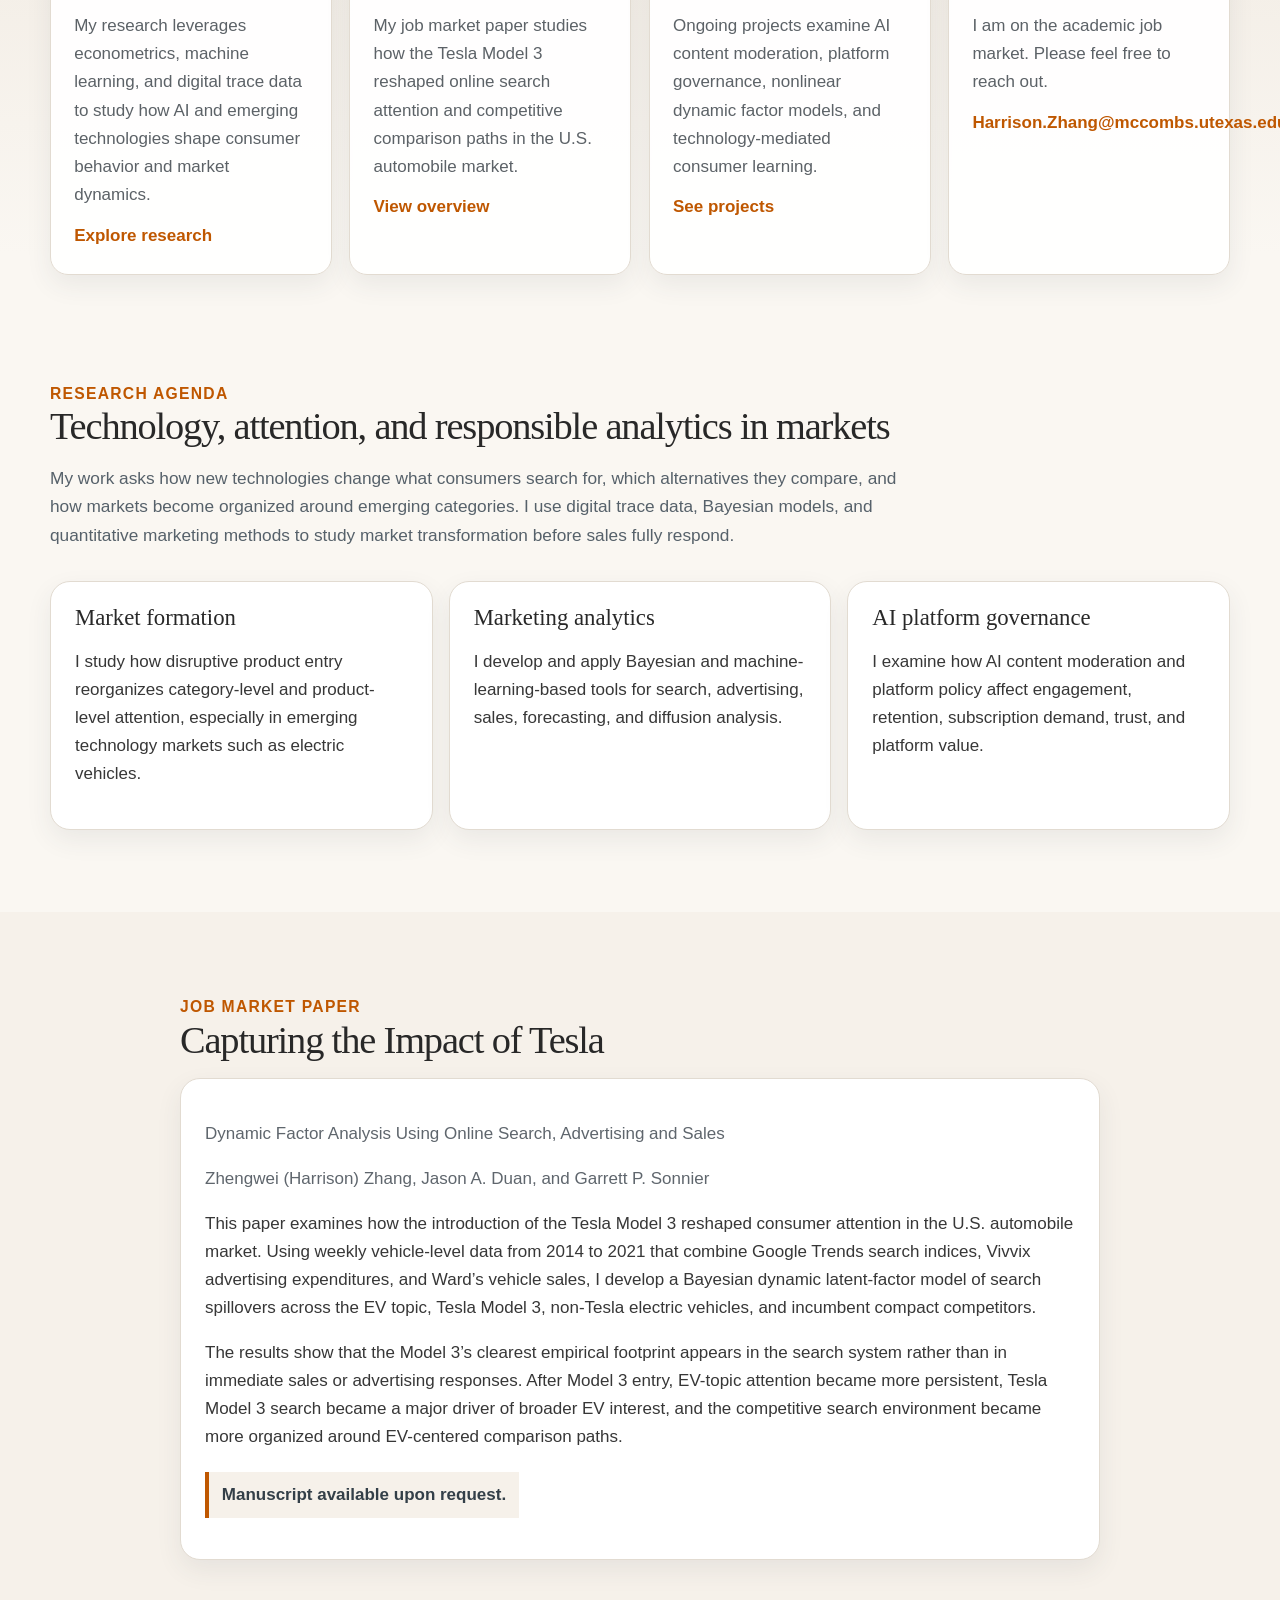
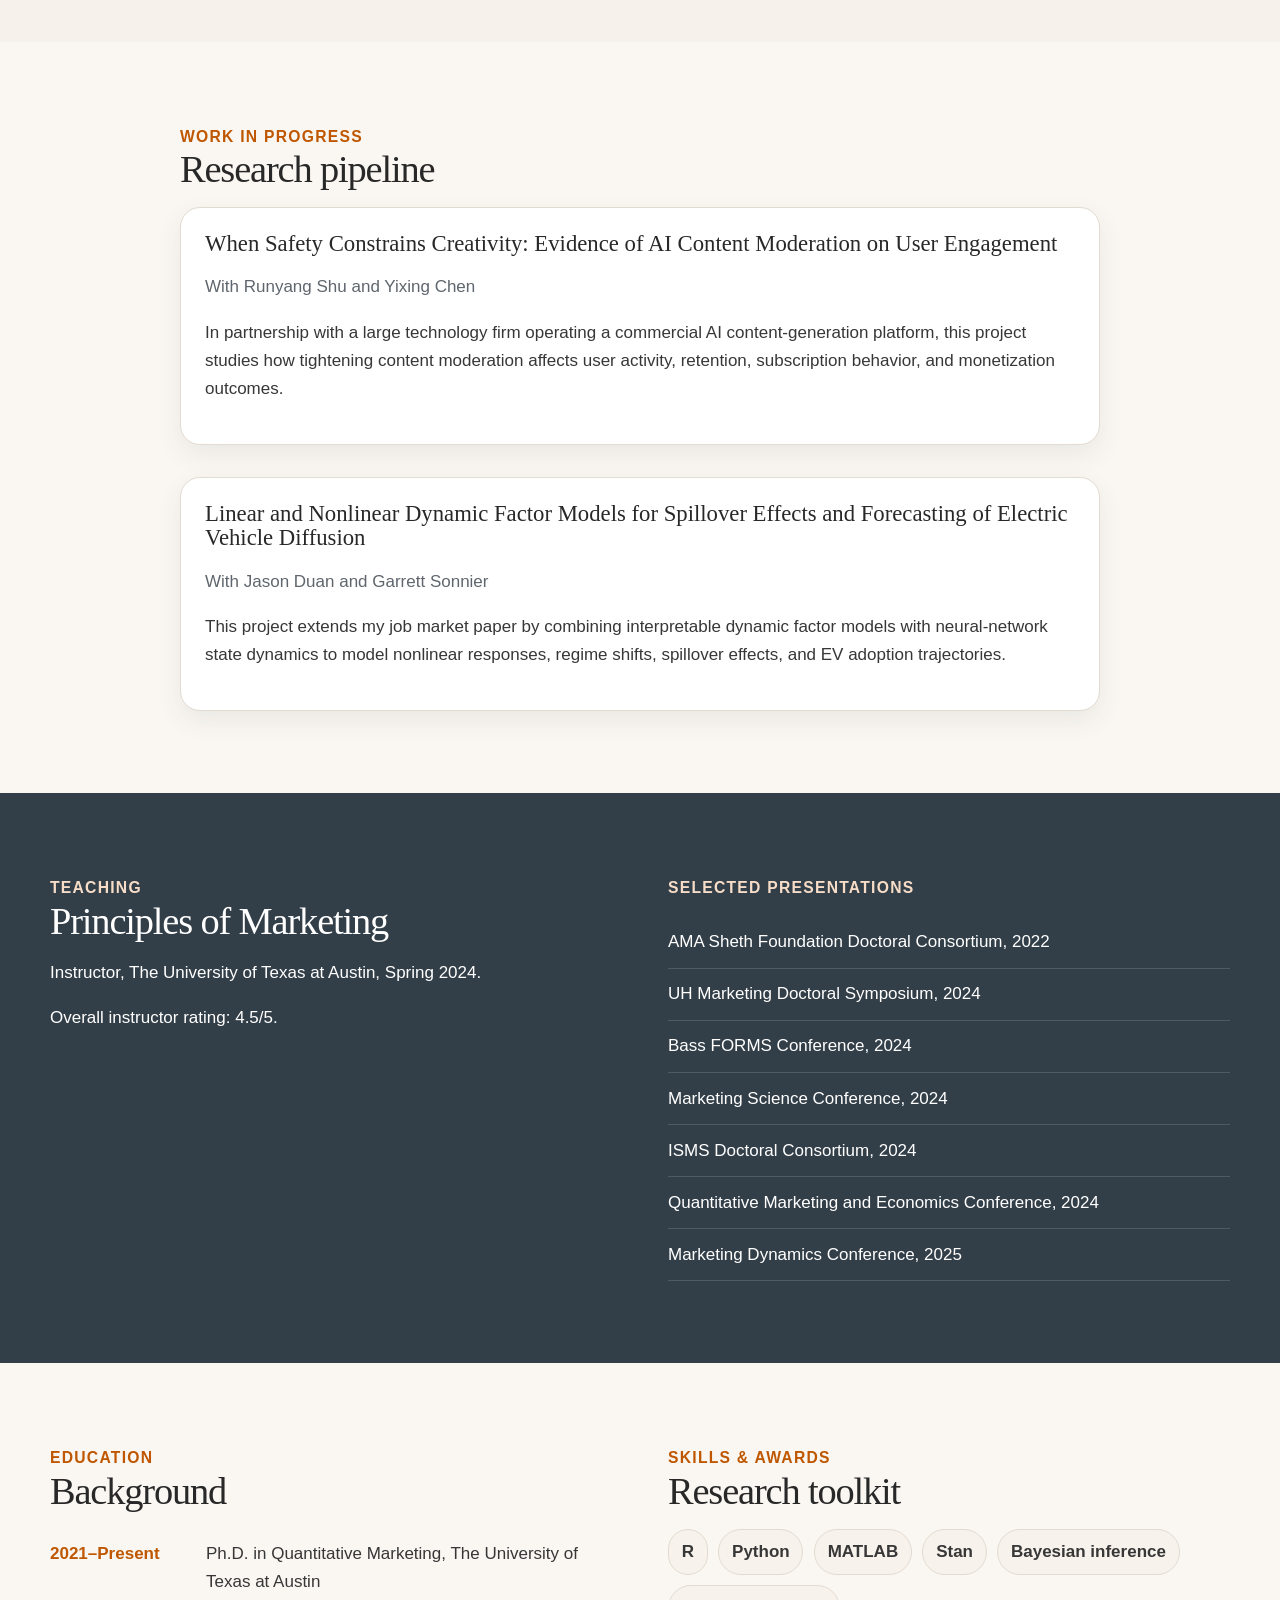
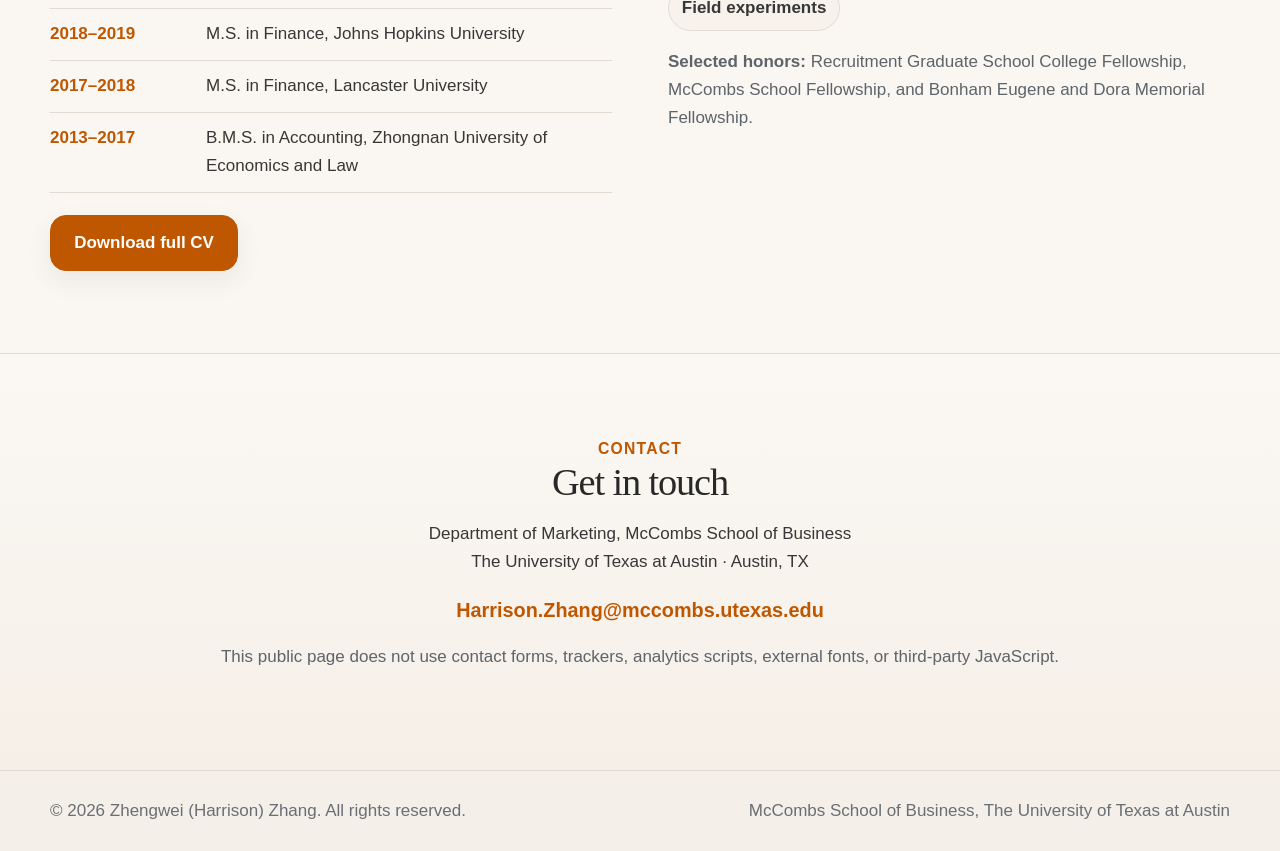
==== commit c687d810: "Add files via upload" ====
--- a/index.html
+++ b/index.html
@@ -8,7 +8,7 @@
   <meta name="color-scheme" content="light">
   <meta name="description" content="Zhengwei (Harrison) Zhang is a Ph.D. candidate in Quantitative Marketing at The University of Texas at Austin, McCombs School of Business.">
   <meta property="og:title" content="Zhengwei (Harrison) Zhang">
-  <meta property="og:description" content="Ph.D. candidate in Quantitative Marketing at The University of Texas at Austin, studying technology, attention, EV diffusion, and AI platform policy.">
+  <meta property="og:description" content="Ph.D. candidate in Quantitative Marketing at The University of Texas at Austin.">
   <meta property="og:type" content="website">
   <title>Zhengwei (Harrison) Zhang</title>
   <link rel="stylesheet" href="styles.css">
@@ -17,15 +17,15 @@
   <a class="skip-link" href="#main">Skip to main content</a>
 
   <header class="site-header" id="top">
-    <div class="texas-bar" aria-hidden="true"></div>
     <div class="container header-inner">
       <a class="brand" href="#top" aria-label="Zhengwei Harrison Zhang home">
-        <span class="brand-mark" aria-hidden="true">HZ</span>
-        <span class="brand-text">Zhengwei (Harrison) Zhang</span>
+        <svg class="brand-icon" viewBox="0 0 64 64" aria-hidden="true" focusable="false">
+          <path d="M32 6l5 6v9h5v8h4v29h-7V41H25v17h-7V29h4v-8h5v-9l5-6zm0 9a3 3 0 100 6 3 3 0 000-6zm-4 10h8v-6h-8v6zm-3 8v4h14v-4H25zm0 8v4h14v-4H25zm0 8v9h14v-9H25z" fill="currentColor"/>
+        </svg>
       </a>
       <nav class="nav" aria-label="Primary navigation">
+        <a href="#about">About</a>
         <a href="#research">Research</a>
-        <a href="#papers">Papers</a>
         <a href="#teaching">Teaching</a>
         <a href="#cv">CV</a>
         <a href="#contact">Contact</a>
@@ -34,67 +34,88 @@
   </header>
 
   <main id="main">
-    <section class="hero section">
+    <section class="hero" id="about">
       <div class="container hero-grid">
         <div class="hero-copy">
-          <p class="eyebrow">Job Market Candidate · Quantitative Marketing</p>
+          <p class="eyebrow">Quantitative Marketing</p>
+          <div class="accent-line" aria-hidden="true"></div>
           <h1>Zhengwei <span>(Harrison)</span> Zhang</h1>
-          <p class="subtitle">Ph.D. Candidate in Quantitative Marketing<br>Department of Marketing, McCombs School of Business<br>The University of Texas at Austin</p>
-          <p class="lead">I study how emerging technologies reshape consumer attention, market formation, competitive dynamics, and platform outcomes.</p>
-          <p class="hero-note">Current research spans market formation, marketing analytics, and AI platform governance.</p>
-          <div class="hero-meta" aria-label="Academic profile highlights">
-            <div class="meta-card">
-              <span class="meta-label">Fields</span>
-              <span class="meta-value">Digital marketing · Technology diffusion · AI platform policy</span>
-            </div>
-            <div class="meta-card">
-              <span class="meta-label">Methods</span>
-              <span class="meta-value">Bayesian inference · Dynamic factor models · Field experiments</span>
-            </div>
-            <div class="meta-card">
-              <span class="meta-label">Expected Ph.D.</span>
-              <span class="meta-value">May 2027</span>
-            </div>
-          </div>
+          <p class="subtitle">Ph.D. Candidate in Quantitative Marketing,<br>McCombs School of Business,<br>The University of Texas at Austin</p>
+          <div class="accent-line small" aria-hidden="true"></div>
+          <p class="lead">I am a Ph.D. candidate in Quantitative Marketing at McCombs School of Business, The University of Texas at Austin. My research lies at the intersection of AI, marketing, and consumer behavior, with a focus on understanding how technology shapes decisions, preferences, and markets.</p>
           <div class="button-row" aria-label="Primary actions">
             <a class="button primary" href="assets/docs/CV_Zhengwei_Zhang_public.pdf">Download CV</a>
-            <a class="button" href="#papers">View research</a>
-            <a class="button quiet" href="#contact">Contact</a>
-          </div>
-        </div>
-
-        <div class="hero-visual" aria-label="Profile portrait and academic profile details">
-          <div class="portrait-accent accent-one" aria-hidden="true"></div>
-          <div class="portrait-accent accent-two" aria-hidden="true"></div>
-          <figure class="portrait-frame">
-            <img src="assets/img/profile.jpg" alt="Profile photo of Zhengwei (Harrison) Zhang on the UT Austin campus" width="1200" height="1200">
-          </figure>
-          <div class="campus-chip">McCombs School of Business · UT Austin</div>
-        </div>
-      </div>
-    </section>
-
-    <section id="research" class="section limestone">
-      <div class="container">
+            <a class="button" href="#contact">Contact</a>
+          </div>
+        </div>
+
+        <div class="hero-visual" aria-label="Profile portrait">
+          <div class="portrait-card">
+            <img src="assets/img/profile.jpg" alt="Profile photo of Zhengwei (Harrison) Zhang" width="1254" height="1254">
+          </div>
+          <div class="tower-ghost" aria-hidden="true">
+            <svg viewBox="0 0 180 360" focusable="false" aria-hidden="true">
+              <path d="M90 10l14 18v24h12v18h10v278h-24V210H78v138H54V70h10V52h12V28L90 10zm0 29a7 7 0 100 14 7 7 0 000-14zm-10 30h20V54H80v15zm-8 22v12h36V91H72zm0 24v12h36v-12H72zm0 24v12h36v-12H72zm0 24v12h36v-12H72zm0 24v12h36v-12H72zm0 24v12h36v-12H72z" fill="currentColor"/>
+              <rect x="22" y="310" width="136" height="38" rx="2" fill="currentColor" opacity="0.45"/>
+            </svg>
+          </div>
+        </div>
+      </div>
+    </section>
+
+    <section class="overview">
+      <div class="container cards four">
+        <article class="card">
+          <div class="card-icon">⌬</div>
+          <h2>Research</h2>
+          <div class="card-line" aria-hidden="true"></div>
+          <p>My research leverages econometrics, machine learning, and digital trace data to study how AI and emerging technologies shape consumer behavior and market dynamics.</p>
+          <a class="card-link" href="#research">Explore research</a>
+        </article>
+
+        <article class="card">
+          <div class="card-icon">▤</div>
+          <h2>Job Market Paper</h2>
+          <div class="card-line" aria-hidden="true"></div>
+          <p>My job market paper studies how the Tesla Model 3 reshaped online search attention and competitive comparison paths in the U.S. automobile market.</p>
+          <a class="card-link" href="#jmp">View overview</a>
+        </article>
+
+        <article class="card">
+          <div class="card-icon">↗</div>
+          <h2>Work in Progress</h2>
+          <div class="card-line" aria-hidden="true"></div>
+          <p>Ongoing projects examine AI content moderation, platform governance, nonlinear dynamic factor models, and technology-mediated consumer learning.</p>
+          <a class="card-link" href="#wip">See projects</a>
+        </article>
+
+        <article class="card contact-card">
+          <div class="card-icon">✉</div>
+          <h2>Contact</h2>
+          <div class="card-line" aria-hidden="true"></div>
+          <p>I am on the academic job market. Please feel free to reach out.</p>
+          <p class="email-line"><a href="mailto:Harrison.Zhang@mccombs.utexas.edu">Harrison.Zhang@mccombs.utexas.edu</a></p>
+        </article>
+      </div>
+    </section>
+
+    <section class="section" id="research">
+      <div class="container section-shell">
         <div class="section-heading">
           <p class="eyebrow">Research agenda</p>
           <h2>Technology, attention, and responsible analytics in markets</h2>
         </div>
-        <p class="section-intro">My work asks how new technologies change what consumers search for, which alternatives they compare, and how markets become organized around emerging categories. I use digital trace data and quantitative models to study early market transformation before sales fully respond.</p>
-
-        <div class="cards three">
-          <article class="card">
-            <p class="card-kicker">01</p>
+        <p class="section-intro">My work asks how new technologies change what consumers search for, which alternatives they compare, and how markets become organized around emerging categories. I use digital trace data, Bayesian models, and quantitative marketing methods to study market transformation before sales fully respond.</p>
+        <div class="research-grid">
+          <article class="paper-block">
             <h3>Market formation</h3>
             <p>I study how disruptive product entry reorganizes category-level and product-level attention, especially in emerging technology markets such as electric vehicles.</p>
           </article>
-          <article class="card">
-            <p class="card-kicker">02</p>
+          <article class="paper-block">
             <h3>Marketing analytics</h3>
             <p>I develop and apply Bayesian and machine-learning-based tools for search, advertising, sales, forecasting, and diffusion analysis.</p>
           </article>
-          <article class="card">
-            <p class="card-kicker">03</p>
+          <article class="paper-block">
             <h3>AI platform governance</h3>
             <p>I examine how AI content moderation and platform policy affect engagement, retention, subscription demand, trust, and platform value.</p>
           </article>
@@ -102,43 +123,45 @@
       </div>
     </section>
 
-    <section id="papers" class="section">
-      <div class="container narrow">
+    <section class="section alt" id="jmp">
+      <div class="container section-shell narrow">
         <div class="section-heading">
-          <p class="eyebrow">Selected research</p>
-          <h2>Job market paper</h2>
-        </div>
-
-        <article class="paper featured">
-          <p class="paper-status">Preparing for submission to <em>Marketing Science</em></p>
-          <h3>Capturing the Impact of Tesla: Dynamic Factor Analysis Using Online Search, Advertising and Sales</h3>
+          <p class="eyebrow">Job market paper</p>
+          <h2>Capturing the Impact of Tesla</h2>
+        </div>
+        <article class="paper-detail">
+          <p class="paper-status">Dynamic Factor Analysis Using Online Search, Advertising and Sales</p>
           <p class="authors">Zhengwei (Harrison) Zhang, Jason A. Duan, and Garrett P. Sonnier</p>
           <p>This paper examines how the introduction of the Tesla Model 3 reshaped consumer attention in the U.S. automobile market. Using weekly vehicle-level data from 2014 to 2021 that combine Google Trends search indices, Vivvix advertising expenditures, and Ward’s vehicle sales, I develop a Bayesian dynamic latent-factor model of search spillovers across the EV topic, Tesla Model 3, non-Tesla electric vehicles, and incumbent compact competitors.</p>
           <p>The results show that the Model 3’s clearest empirical footprint appears in the search system rather than in immediate sales or advertising responses. After Model 3 entry, EV-topic attention became more persistent, Tesla Model 3 search became a major driver of broader EV interest, and the competitive search environment became more organized around EV-centered comparison paths.</p>
-          <p class="availability">Manuscript available upon request.</p>
-        </article>
-
-        <div class="section-heading small">
-          <p class="eyebrow">Works in progress</p>
+          <p class="note">Manuscript available upon request.</p>
+        </article>
+      </div>
+    </section>
+
+    <section class="section" id="wip">
+      <div class="container section-shell narrow">
+        <div class="section-heading">
+          <p class="eyebrow">Work in progress</p>
           <h2>Research pipeline</h2>
         </div>
-
-        <article class="paper">
-          <h3>When Safety Constrains Creativity: Evidence of AI Content Moderation on User Engagement</h3>
-          <p class="authors">With Runyang Shu and Yixing Chen</p>
-          <p>In partnership with a large technology firm operating a commercial AI content-generation platform, this project studies how tightening content moderation affects user activity, retention, subscription behavior, and monetization outcomes.</p>
-        </article>
-
-        <article class="paper">
-          <h3>Linear and Nonlinear Dynamic Factor Models for Spillover Effects and Forecasting of Electric Vehicle Diffusion</h3>
-          <p class="authors">With Jason Duan and Garrett Sonnier</p>
-          <p>This project extends my job market paper by combining interpretable dynamic factor models with neural-network state dynamics to model nonlinear responses, regime shifts, spillover effects, and EV adoption trajectories.</p>
-        </article>
-      </div>
-    </section>
-
-    <section id="teaching" class="section charcoal">
-      <div class="container split">
+        <div class="stack">
+          <article class="paper-detail compact">
+            <h3>When Safety Constrains Creativity: Evidence of AI Content Moderation on User Engagement</h3>
+            <p class="authors">With Runyang Shu and Yixing Chen</p>
+            <p>In partnership with a large technology firm operating a commercial AI content-generation platform, this project studies how tightening content moderation affects user activity, retention, subscription behavior, and monetization outcomes.</p>
+          </article>
+          <article class="paper-detail compact">
+            <h3>Linear and Nonlinear Dynamic Factor Models for Spillover Effects and Forecasting of Electric Vehicle Diffusion</h3>
+            <p class="authors">With Jason Duan and Garrett Sonnier</p>
+            <p>This project extends my job market paper by combining interpretable dynamic factor models with neural-network state dynamics to model nonlinear responses, regime shifts, spillover effects, and EV adoption trajectories.</p>
+          </article>
+        </div>
+      </div>
+    </section>
+
+    <section class="section dark" id="teaching">
+      <div class="container split-two">
         <div>
           <p class="eyebrow light">Teaching</p>
           <h2>Principles of Marketing</h2>
@@ -160,22 +183,21 @@
       </div>
     </section>
 
-    <section id="cv" class="section">
-      <div class="container split">
+    <section class="section" id="cv">
+      <div class="container split-two">
         <div>
           <p class="eyebrow">Education</p>
           <h2>Background</h2>
           <ul class="timeline">
-            <li><span>2021-Present</span> Ph.D. in Quantitative Marketing, The University of Texas at Austin</li>
-            <li><span>2018-2019</span> M.S. in Finance, Johns Hopkins University</li>
-            <li><span>2017-2018</span> M.S. in Finance, Lancaster University</li>
-            <li><span>2013-2017</span> B.M.S. in Accounting, Zhongnan University of Economics and Law</li>
+            <li><span>2021–Present</span> Ph.D. in Quantitative Marketing, The University of Texas at Austin</li>
+            <li><span>2018–2019</span> M.S. in Finance, Johns Hopkins University</li>
+            <li><span>2017–2018</span> M.S. in Finance, Lancaster University</li>
+            <li><span>2013–2017</span> B.M.S. in Accounting, Zhongnan University of Economics and Law</li>
           </ul>
-          <div class="button-row compact">
+          <div class="button-row compact-row">
             <a class="button primary" href="assets/docs/CV_Zhengwei_Zhang_public.pdf">Download full CV</a>
           </div>
         </div>
-
         <div>
           <p class="eyebrow">Skills & awards</p>
           <h2>Research toolkit</h2>
@@ -192,26 +214,12 @@
       </div>
     </section>
 
-    <section class="section limestone committee" aria-labelledby="committee-heading">
-      <div class="container narrow">
-        <p class="eyebrow">Dissertation committee</p>
-        <h2 id="committee-heading">Advisors and committee</h2>
-        <ul class="committee-list">
-          <li><strong>Jason Duan</strong>, chair, McCombs School of Business</li>
-          <li><strong>Garrett Sonnier</strong>, committee member, McCombs School of Business</li>
-          <li><strong>Alain Lemaire</strong>, committee member, McCombs School of Business</li>
-          <li><strong>Robert Peterson</strong>, external member, McCombs School of Business</li>
-          <li><strong>Yuling Yao</strong>, external member, Department of Statistics and Data Science</li>
-        </ul>
-      </div>
-    </section>
-
-    <section id="contact" class="section contact">
-      <div class="container narrow">
+    <section class="section contact-section" id="contact">
+      <div class="container narrow center">
         <p class="eyebrow">Contact</p>
         <h2>Get in touch</h2>
         <p>Department of Marketing, McCombs School of Business<br>The University of Texas at Austin · Austin, TX</p>
-        <p class="email-line"><strong>Email:</strong> <a href="mailto:Harrison.Zhang@mccombs.utexas.edu">Harrison.Zhang@mccombs.utexas.edu</a></p>
+        <p class="email-big"><a href="mailto:Harrison.Zhang@mccombs.utexas.edu">Harrison.Zhang@mccombs.utexas.edu</a></p>
         <p class="privacy-note">This public page does not use contact forms, trackers, analytics scripts, external fonts, or third-party JavaScript.</p>
       </div>
     </section>
@@ -219,8 +227,8 @@
 
   <footer class="site-footer">
     <div class="container footer-inner">
-      <p>© <span>2026</span> Zhengwei (Harrison) Zhang</p>
-      <p>Last updated: June 2026</p>
+      <p>© 2026 Zhengwei (Harrison) Zhang. All rights reserved.</p>
+      <p>McCombs School of Business, The University of Texas at Austin</p>
     </div>
   </footer>
 </body>
--- a/styles.css
+++ b/styles.css
@@ -1,677 +1,454 @@
 :root {
   --burnt-orange: #bf5700;
+  --burnt-orange-deep: #9a4600;
   --white: #ffffff;
   --charcoal: #333f48;
+  --charcoal-soft: #48545d;
   --limestone: #d6d2c4;
-  --soft-gray: #f5f3ef;
-  --slate: #4f5d67;
-  --link-blue: #005f86;
-  --text: #1f2933;
-  --border: #d6d2c4;
-  --shadow: 0 18px 45px rgba(51, 63, 72, 0.16);
-  --radius: 22px;
-  --max-width: 1120px;
-}
-
-* {
-  box-sizing: border-box;
-}
-
-html {
-  scroll-behavior: smooth;
-}
-
+  --paper: #faf7f2;
+  --mist: #f2efea;
+  --sand: #efe8df;
+  --border: #e2dbd1;
+  --text: #373737;
+  --shadow: 0 22px 45px rgba(51, 63, 72, 0.1);
+  --shadow-soft: 0 10px 26px rgba(51, 63, 72, 0.08);
+  --radius: 26px;
+  --max-width: 1180px;
+}
+
+* { box-sizing: border-box; }
+html { scroll-behavior: smooth; }
 body {
   margin: 0;
+  background: var(--paper);
   color: var(--text);
-  background: #fcfaf7;
   font-family: Arial, Helvetica, sans-serif;
   font-size: 17px;
   line-height: 1.65;
 }
-
-img {
-  max-width: 100%;
-  display: block;
-}
-
-a {
-  color: inherit;
-}
+img { max-width: 100%; display: block; }
+a { color: inherit; }
 
 .skip-link {
   position: absolute;
-  left: -999px;
+  left: -9999px;
   top: 1rem;
-  z-index: 20;
-  padding: 0.6rem 0.85rem;
+  z-index: 30;
   background: var(--burnt-orange);
   color: var(--white);
-  border-radius: 8px;
-}
-
-.skip-link:focus {
-  left: 1rem;
-}
+  padding: 0.7rem 0.9rem;
+  border-radius: 10px;
+}
+.skip-link:focus { left: 1rem; }
 
 .container {
   width: min(var(--max-width), calc(100% - 40px));
   margin-inline: auto;
 }
-
-.container.narrow {
-  width: min(900px, calc(100% - 40px));
-}
-
-.texas-bar {
-  height: 9px;
-  background: var(--burnt-orange);
-}
+.narrow { width: min(920px, calc(100% - 40px)); }
+.center { text-align: center; }
 
 .site-header {
   position: sticky;
   top: 0;
-  z-index: 10;
-  background: rgba(255,255,255,0.94);
+  z-index: 20;
+  background: rgba(255,255,255,0.95);
   backdrop-filter: blur(10px);
-  border-bottom: 1px solid rgba(214, 210, 196, 0.85);
-}
-
+  border-bottom: 1px solid var(--border);
+}
 .header-inner {
-  min-height: 76px;
+  min-height: 80px;
   display: flex;
   align-items: center;
   justify-content: space-between;
-  gap: 1.5rem;
-}
-
+  gap: 1.2rem;
+}
 .brand {
   display: inline-flex;
   align-items: center;
-  gap: 0.75rem;
   text-decoration: none;
-  font-weight: 800;
+  color: var(--burnt-orange);
+}
+.brand-icon {
+  width: 34px;
+  height: 34px;
+  display: block;
+}
+.nav {
+  display: flex;
+  align-items: center;
+  gap: 2.2rem;
+  flex-wrap: wrap;
+}
+.nav a {
+  position: relative;
+  text-decoration: none;
   color: var(--charcoal);
-}
-
-.brand-mark {
-  display: inline-grid;
-  place-items: center;
-  width: 46px;
-  height: 46px;
+  font-size: 0.98rem;
+}
+.nav a:hover,
+.nav a:focus-visible { color: var(--burnt-orange); }
+.nav a:hover::after,
+.nav a:focus-visible::after {
+  content: "";
+  position: absolute;
+  left: 0;
+  right: 0;
+  bottom: -1.1rem;
+  margin: auto;
+  width: 70%;
+  height: 3px;
   background: var(--burnt-orange);
-  color: var(--white);
-  border-radius: 50%;
-  font-family: Georgia, 'Times New Roman', serif;
-  letter-spacing: -0.08em;
-}
-
-.brand-text {
-  white-space: nowrap;
-}
-
-.nav {
-  display: flex;
-  flex-wrap: wrap;
-  gap: 0.25rem;
-  justify-content: flex-end;
-}
-
-.nav a {
-  padding: 0.5rem 0.7rem;
-  color: var(--charcoal);
-  font-size: 0.92rem;
-  font-weight: 700;
-  text-decoration: none;
-  border-bottom: 3px solid transparent;
-}
-
-.nav a:hover,
-.nav a:focus-visible {
-  color: var(--burnt-orange);
-  border-bottom-color: var(--burnt-orange);
-}
-
-.section {
-  padding: 86px 0;
+  border-radius: 999px;
 }
 
 .hero {
   position: relative;
   overflow: hidden;
-  padding: 92px 0 78px;
+  padding: 54px 0 34px;
   background:
-    radial-gradient(circle at 86% 16%, rgba(191, 87, 0, 0.14), transparent 20%),
-    linear-gradient(180deg, #faf5ee 0%, #fffdfa 48%, #f8f3ec 100%);
-}
-
-.hero::before {
+    radial-gradient(circle at right top, rgba(191,87,0,0.10), transparent 20%),
+    linear-gradient(180deg, #fbf9f6 0%, #f8f4ee 100%);
+}
+.hero::after {
   content: "";
   position: absolute;
-  inset: 0;
-  background:
-    linear-gradient(135deg, rgba(214, 210, 196, 0.18) 0%, rgba(255,255,255,0) 36%),
-    radial-gradient(circle at 22% 78%, rgba(214, 210, 196, 0.22), transparent 28%);
-  pointer-events: none;
-}
-
+  inset: auto 0 0 0;
+  height: 1px;
+  background: rgba(214, 210, 196, 0.75);
+}
 .hero-grid {
-  position: relative;
-  z-index: 1;
   display: grid;
-  grid-template-columns: minmax(0, 1.06fr) minmax(360px, 0.82fr);
-  gap: 60px;
-  align-items: center;
-}
-
+  grid-template-columns: minmax(0, 1fr) minmax(360px, 460px);
+  gap: 56px;
+  align-items: center;
+}
+.hero-copy { padding: 1rem 0 1.2rem; }
 .eyebrow {
-  margin: 0 0 0.6rem;
-  color: var(--burnt-orange);
-  font-weight: 900;
-  font-size: 0.82rem;
-  letter-spacing: 0.11em;
+  margin: 0;
+  color: var(--burnt-orange);
+  font-size: 0.98rem;
+  font-weight: 800;
+  letter-spacing: 0.08em;
   text-transform: uppercase;
 }
-
-.eyebrow.light {
-  color: var(--limestone);
-}
-
-h1,
-h2,
+.eyebrow.light { color: #f7ddc8; }
+.accent-line {
+  width: 44px;
+  height: 4px;
+  margin: 0.75rem 0 1.55rem;
+  background: var(--burnt-orange);
+  border-radius: 999px;
+}
+.accent-line.small {
+  width: 46px;
+  margin: 1.2rem 0 1rem;
+}
+h1, h2, h3 {
+  margin: 0;
+  color: #282828;
+  line-height: 1.08;
+}
+h1 {
+  font-family: Georgia, "Times New Roman", serif;
+  font-size: clamp(3rem, 6vw, 5.6rem);
+  font-weight: 400;
+  letter-spacing: -0.05em;
+}
+h1 span { color: var(--charcoal); }
+h2 {
+  font-family: Georgia, "Times New Roman", serif;
+  font-size: clamp(1.8rem, 3vw, 2.8rem);
+  font-weight: 500;
+  letter-spacing: -0.03em;
+}
 h3 {
+  font-family: Georgia, "Times New Roman", serif;
+  font-size: 1.42rem;
+  font-weight: 500;
+}
+.subtitle {
   margin: 0;
-  color: var(--charcoal);
-  line-height: 1.12;
-}
-
-h1 {
-  max-width: 850px;
-  font-family: Georgia, 'Times New Roman', serif;
-  font-size: clamp(3.4rem, 8vw, 6.5rem);
-  font-weight: 400;
-  letter-spacing: -0.055em;
-}
-
-h1 span {
-  color: var(--burnt-orange);
-}
-
-h2 {
-  font-family: Georgia, 'Times New Roman', serif;
-  font-size: clamp(2rem, 4vw, 3.2rem);
-  font-weight: 500;
-  letter-spacing: -0.035em;
-}
-
-h3 {
-  font-size: 1.34rem;
-  letter-spacing: -0.015em;
-}
-
-.subtitle {
-  margin: 1.5rem 0 0;
-  color: var(--charcoal);
-  font-weight: 800;
-  font-size: clamp(1.08rem, 2vw, 1.3rem);
-  line-height: 1.45;
-}
-
+  color: var(--charcoal-soft);
+  font-size: clamp(1.05rem, 1.8vw, 1.25rem);
+  line-height: 1.55;
+}
 .lead {
-  margin: 1.35rem 0 0;
-  max-width: 680px;
-  color: var(--slate);
-  font-size: 1.18rem;
-}
-
-.hero-note {
-  margin: 0.9rem 0 0;
-  max-width: 680px;
-  color: var(--charcoal);
-  font-weight: 700;
-}
-
-.hero-meta {
-  margin-top: 1.55rem;
-  display: grid;
-  grid-template-columns: repeat(3, minmax(0, 1fr));
-  gap: 0.9rem;
-  max-width: 860px;
-}
-
-.meta-card {
-  padding: 1rem 1rem 0.95rem;
-  background: rgba(255,255,255,0.88);
-  border: 1px solid rgba(214, 210, 196, 0.95);
-  border-radius: 18px;
-  box-shadow: 0 12px 24px rgba(51, 63, 72, 0.06);
-}
-
-.meta-label {
-  display: block;
-  margin-bottom: 0.35rem;
-  color: var(--burnt-orange);
-  font-size: 0.72rem;
-  font-weight: 900;
-  letter-spacing: 0.1em;
-  text-transform: uppercase;
-}
-
-.meta-value {
-  display: block;
-  color: var(--charcoal);
-  font-size: 0.98rem;
-  font-weight: 700;
-  line-height: 1.45;
-}
-
+  max-width: 610px;
+  margin: 0;
+  color: #50565b;
+  font-size: 1.12rem;
+}
 .button-row {
-  margin-top: 1.7rem;
+  margin-top: 1.8rem;
   display: flex;
   flex-wrap: wrap;
-  gap: 0.8rem;
-}
-
-.button-row.compact {
-  margin-top: 1.35rem;
-}
-
+  gap: 1rem;
+}
+.compact-row { margin-top: 1.4rem; }
 .button {
   display: inline-flex;
   align-items: center;
   justify-content: center;
-  min-height: 46px;
-  padding: 0.72rem 1.05rem;
-  border: 2px solid var(--charcoal);
-  border-radius: 999px;
+  min-height: 48px;
+  padding: 0.8rem 1.45rem;
+  border-radius: 16px;
+  border: 1.5px solid var(--burnt-orange);
   background: var(--white);
-  color: var(--charcoal);
-  font-weight: 800;
+  color: var(--burnt-orange);
+  font-weight: 700;
   text-decoration: none;
-}
-
+  box-shadow: var(--shadow-soft);
+}
 .button.primary {
-  border-color: var(--burnt-orange);
   background: var(--burnt-orange);
   color: var(--white);
 }
-
-.button.quiet {
-  border-color: var(--border);
-}
-
 .button:hover,
 .button:focus-visible {
   transform: translateY(-1px);
-  box-shadow: 0 8px 18px rgba(51, 63, 72, 0.16);
+  box-shadow: 0 14px 24px rgba(191,87,0,0.16);
 }
 
 .hero-visual {
   position: relative;
-  min-height: 620px;
+  min-height: 500px;
   display: flex;
   align-items: center;
   justify-content: center;
 }
-
-.portrait-accent {
-  position: absolute;
-  border-radius: 28px;
-}
-
-.accent-one {
-  width: 86%;
-  height: 86%;
-  right: 0;
-  top: 10px;
-  background: linear-gradient(180deg, rgba(191, 87, 0, 0.10), rgba(214, 210, 196, 0.22));
-}
-
-.accent-two {
-  width: 68%;
-  height: 42%;
-  left: -12px;
-  bottom: 34px;
-  background: rgba(255,255,255,0.82);
-  border: 1px solid rgba(214, 210, 196, 0.92);
-  box-shadow: 0 18px 30px rgba(51, 63, 72, 0.08);
-}
-
-.portrait-frame {
+.portrait-card {
   position: relative;
   z-index: 2;
-  width: min(100%, 470px);
-  margin: 0;
-  padding: 14px;
-  background: rgba(255,255,255,0.94);
-  border-radius: 34px;
-  border: 1px solid rgba(214, 210, 196, 0.95);
-  box-shadow: 0 28px 70px rgba(51, 63, 72, 0.16);
-}
-
-.portrait-frame img {
   width: 100%;
-  aspect-ratio: 1 / 1.07;
+  max-width: 430px;
+  padding: 16px;
+  border-radius: 30px;
+  background: linear-gradient(180deg, #f3ece5 0%, #fff 100%);
+  border: 1px solid rgba(226,219,209,0.9);
+  box-shadow: 0 26px 50px rgba(51,63,72,0.12);
+}
+.portrait-card img {
+  width: 100%;
+  aspect-ratio: 1 / 1.12;
   object-fit: cover;
-  object-position: center 30%;
-  border-radius: 24px;
-}
-
-.campus-chip {
+  object-position: center 28%;
+  border-radius: 22px;
+}
+.tower-ghost {
   position: absolute;
-  z-index: 3;
-  right: 18px;
-  bottom: 8px;
-  padding: 0.8rem 1rem;
-  border-radius: 999px;
-  background: rgba(51, 63, 72, 0.90);
-  color: var(--white);
-  font-size: 0.92rem;
-  font-weight: 800;
-  box-shadow: 0 14px 26px rgba(51, 63, 72, 0.18);
-}
-
-dt {
-  color: var(--charcoal);
-  font-size: 0.76rem;
-  font-weight: 900;
-  letter-spacing: 0.08em;
-  text-transform: uppercase;
-}
-
-dd {
-  margin: 0.25rem 0 0;
-  color: var(--slate);
-}
-
-.limestone {
-  background: var(--soft-gray);
-}
-
-.charcoal {
-  background: var(--charcoal);
-  color: var(--white);
-}
-
-.charcoal h2,
-.charcoal h3 {
-  color: var(--white);
-}
-
-.charcoal p,
-.charcoal li {
-  color: var(--white);
-}
-
-.section-heading {
-  margin-bottom: 1.4rem;
-}
-
-.section-heading.small {
-  margin-top: 3.4rem;
-}
-
-.section-intro {
-  max-width: 850px;
-  margin: 0 0 2rem;
-  color: var(--slate);
-  font-size: 1.11rem;
-}
-
+  right: -10px;
+  bottom: -30px;
+  width: 170px;
+  color: rgba(191,87,0,0.12);
+}
+.tower-ghost svg { display: block; width: 100%; height: auto; }
+
+.overview {
+  padding: 34px 0 24px;
+  background:
+    linear-gradient(180deg, rgba(239,232,223,0.8) 0%, rgba(250,247,242,1) 90%);
+}
 .cards {
   display: grid;
   gap: 1.1rem;
 }
-
-.cards.three {
-  grid-template-columns: repeat(3, minmax(0, 1fr));
-}
-
-.card,
-.paper {
+.cards.four {
+  grid-template-columns: repeat(4, minmax(0, 1fr));
+}
+.card {
+  min-height: 100%;
+  padding: 1.5rem 1.45rem;
   background: rgba(255,255,255,0.96);
   border: 1px solid var(--border);
-  border-radius: var(--radius);
-  padding: 1.55rem;
-  box-shadow: 0 14px 30px rgba(51, 63, 72, 0.07);
-}
-
-.card-kicker {
-  margin: 0 0 0.6rem;
-  color: var(--burnt-orange);
-  font-family: Georgia, 'Times New Roman', serif;
-  font-size: 2.1rem;
+  border-radius: 18px;
+  box-shadow: var(--shadow-soft);
+}
+.card-icon {
+  color: var(--burnt-orange);
+  font-size: 2rem;
   line-height: 1;
 }
-
-.card p:last-child,
-.paper p:last-child {
-  margin-bottom: 0;
-}
-
-.paper + .paper {
+.card h2 {
   margin-top: 1rem;
-}
-
-.paper.featured {
-  border-top: 8px solid var(--burnt-orange);
-}
-
+  font-size: 1.1rem;
+}
+.card-line {
+  width: 34px;
+  height: 3px;
+  margin: 0.7rem 0 0.95rem;
+  border-radius: 999px;
+  background: rgba(191,87,0,0.8);
+}
+.card p {
+  margin: 0 0 0.8rem;
+  color: #5c6267;
+}
+.card-link,
+.email-line a {
+  color: var(--burnt-orange);
+  font-weight: 700;
+  text-decoration: none;
+}
+.contact-card .email-line { margin-bottom: 0; }
+
+.section {
+  padding: 82px 0;
+}
+.alt { background: #f6f1ea; }
+.dark {
+  background: var(--charcoal);
+  color: var(--white);
+}
+.dark h2,
+.dark h3,
+.dark p,
+.dark li { color: var(--white); }
+.section-shell {
+  padding: 0;
+}
+.section-heading {
+  margin-bottom: 1rem;
+}
+.section-intro {
+  max-width: 860px;
+  margin: 0 0 2rem;
+  color: #56616a;
+  font-size: 1.08rem;
+}
+.research-grid {
+  display: grid;
+  grid-template-columns: repeat(3, minmax(0,1fr));
+  gap: 1rem;
+}
+.paper-block,
+.paper-detail {
+  padding: 1.5rem;
+  background: var(--white);
+  border: 1px solid var(--border);
+  border-radius: 20px;
+  box-shadow: var(--shadow-soft);
+}
+.paper-detail.compact + .paper-detail.compact { margin-top: 1rem; }
 .paper-status,
 .authors,
-.availability {
-  color: var(--slate);
-  font-weight: 800;
-}
-
-.availability {
+.note {
+  color: #5f666d;
+}
+.note {
   display: inline-block;
-  margin-top: 0.4rem;
-  padding: 0.55rem 0.75rem;
-  border-left: 5px solid var(--burnt-orange);
-  background: var(--soft-gray);
-  color: var(--charcoal);
-}
-
-.split {
+  margin-top: 0.25rem;
+  padding: 0.55rem 0.8rem;
+  background: #f6f1ea;
+  border-left: 4px solid var(--burnt-orange);
+  color: #333f48;
+  font-weight: 700;
+}
+.stack { display: grid; gap: 1rem; }
+
+.split-two {
   display: grid;
-  grid-template-columns: minmax(0, 1fr) minmax(0, 1fr);
+  grid-template-columns: repeat(2, minmax(0,1fr));
   gap: 56px;
 }
-
 .clean-list,
 .timeline,
-.committee-list,
 .tag-list {
+  list-style: none;
   padding: 0;
   margin: 1rem 0 0;
-  list-style: none;
-}
-
+}
 .clean-list li,
-.committee-list li {
-  padding: 0.65rem 0;
-  border-bottom: 1px solid var(--border);
-}
-
-.charcoal .clean-list li {
-  border-bottom-color: var(--slate);
-}
-
+.timeline li {
+  padding: 0.72rem 0;
+  border-bottom: 1px solid rgba(255,255,255,0.14);
+}
 .timeline li {
   display: grid;
-  grid-template-columns: 130px 1fr;
+  grid-template-columns: 140px 1fr;
   gap: 1rem;
-  padding: 0.72rem 0;
   border-bottom: 1px solid var(--border);
 }
-
 .timeline span {
   color: var(--burnt-orange);
-  font-weight: 900;
-}
-
+  font-weight: 700;
+}
 .tag-list {
   display: flex;
   flex-wrap: wrap;
-  gap: 0.55rem;
-}
-
+  gap: 0.65rem;
+}
 .tag-list li {
-  padding: 0.48rem 0.72rem;
+  padding: 0.5rem 0.8rem;
+  background: #f7f2ec;
   border: 1px solid var(--border);
   border-radius: 999px;
-  background: var(--soft-gray);
-  color: var(--charcoal);
-  font-weight: 800;
-}
-
+  font-weight: 700;
+}
 .awards,
-.privacy-note {
-  color: var(--slate);
-}
-
-.contact {
-  border-top: 9px solid var(--burnt-orange);
-}
-
-.email-line {
-  font-size: 1.12rem;
-}
-
+.privacy-note { color: #5d646a; }
+.contact-section {
+  border-top: 1px solid var(--border);
+  background: linear-gradient(180deg, #fbf8f4 0%, #f5efe7 100%);
+}
+.email-big a {
+  color: var(--burnt-orange);
+  font-size: 1.24rem;
+  font-weight: 700;
+  text-decoration: none;
+}
 .site-footer {
-  background: var(--charcoal);
-  color: var(--white);
-  padding: 28px 0;
-}
-
+  padding: 26px 0;
+  background: #f4efe8;
+  border-top: 1px solid var(--border);
+}
 .footer-inner {
   display: flex;
   justify-content: space-between;
   gap: 1rem;
   flex-wrap: wrap;
-}
-
-.footer-inner p {
-  margin: 0;
-}
+  color: #696f74;
+}
+.footer-inner p { margin: 0; }
 
 :focus-visible {
   outline: 3px solid var(--burnt-orange);
   outline-offset: 4px;
 }
 
-@media (max-width: 980px) {
-  .hero-meta {
-    grid-template-columns: 1fr;
-  }
+@media (max-width: 1100px) {
+  .cards.four,
+  .research-grid { grid-template-columns: repeat(2, minmax(0,1fr)); }
 }
 
 @media (max-width: 900px) {
   .header-inner {
+    flex-direction: column;
     align-items: flex-start;
-    flex-direction: column;
     padding: 1rem 0;
   }
-
-  .nav {
-    justify-content: flex-start;
-  }
-
+  .nav { gap: 1rem 1.4rem; }
   .hero-grid,
-  .split,
-  .cards.three {
-    grid-template-columns: 1fr;
-  }
-
-  .hero-grid,
-  .split {
-    gap: 34px;
-  }
-
-  .hero-visual {
-    min-height: auto;
-  }
-
-  .portrait-frame {
-    width: min(100%, 520px);
-  }
-
-  .campus-chip {
-    right: 12px;
-    bottom: 4px;
-  }
+  .split-two,
+  .cards.four,
+  .research-grid { grid-template-columns: 1fr; }
+  .hero-grid { gap: 32px; }
+  .hero-visual { min-height: auto; }
+  .tower-ghost { width: 120px; right: 0; bottom: -10px; }
 }
 
 @media (max-width: 560px) {
-  body {
-    font-size: 16px;
-  }
-
+  body { font-size: 16px; }
   .container,
-  .container.narrow {
-    width: min(100% - 28px, var(--max-width));
-  }
-
-  .section {
-    padding: 62px 0;
-  }
-
-  .brand-text {
-    white-space: normal;
-  }
-
+  .narrow { width: min(100% - 28px, var(--max-width)); }
+  .hero { padding: 36px 0 18px; }
+  .section { padding: 62px 0; }
+  .nav a:hover::after,
+  .nav a:focus-visible::after { bottom: -0.65rem; }
+  .button { width: 100%; }
   .timeline li {
     grid-template-columns: 1fr;
-    gap: 0.1rem;
+    gap: 0.25rem;
   }
-}
-
-@media (max-width: 900px) {
-  .profile-details.overlay {
-    position: static;
-    margin: 0;
-    border-radius: 0 0 18px 18px;
-    background: var(--white);
-    box-shadow: none;
-  }
-}
-
-@media (max-width: 560px) {
-  .hero {
-    padding: 72px 0 56px;
-  }
-
-  .button-row {
-    gap: 0.65rem;
-  }
-
-  .button {
-    width: 100%;
-  }
-
-  .hero-visual {
-    margin-top: 6px;
-  }
-
-  .portrait-frame {
-    padding: 10px;
-    border-radius: 24px;
-  }
-
-  .portrait-frame img {
-    border-radius: 18px;
-  }
-
-  .accent-two {
-    left: 0;
-    width: 74%;
-    bottom: 22px;
-  }
-
-  .campus-chip {
-    position: static;
-    margin-top: 12px;
-    text-align: center;
-  }
-}
+  .footer-inner { flex-direction: column; }
+}
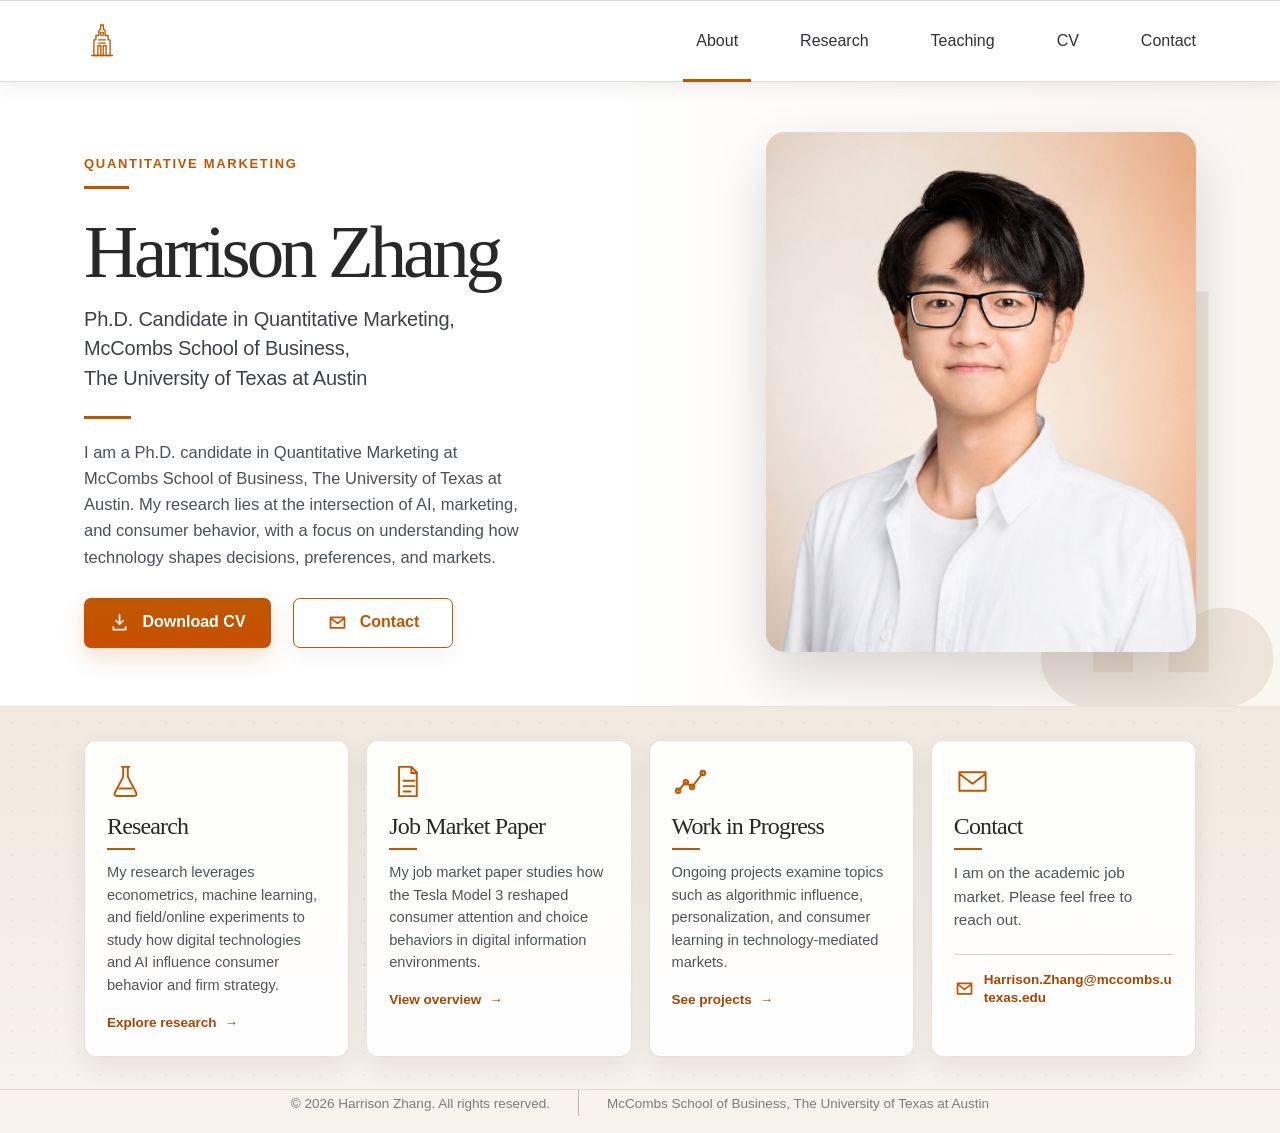
==== commit c6386a23: "Add files via upload" ====
--- a/index.html
+++ b/index.html
@@ -6,11 +6,12 @@
   <meta http-equiv="Content-Security-Policy" content="default-src 'self'; script-src 'none'; object-src 'none'; base-uri 'self'; form-action 'none'; img-src 'self' data:; style-src 'self'; upgrade-insecure-requests">
   <meta name="referrer" content="strict-origin-when-cross-origin">
   <meta name="color-scheme" content="light">
-  <meta name="description" content="Zhengwei (Harrison) Zhang is a Ph.D. candidate in Quantitative Marketing at The University of Texas at Austin, McCombs School of Business.">
-  <meta property="og:title" content="Zhengwei (Harrison) Zhang">
-  <meta property="og:description" content="Ph.D. candidate in Quantitative Marketing at The University of Texas at Austin.">
+  <meta name="description" content="Harrison Zhang is a Ph.D. candidate in Quantitative Marketing at the McCombs School of Business, The University of Texas at Austin.">
+  <meta property="og:title" content="Harrison Zhang">
+  <meta property="og:description" content="Ph.D. candidate in Quantitative Marketing at the McCombs School of Business, The University of Texas at Austin.">
   <meta property="og:type" content="website">
-  <title>Zhengwei (Harrison) Zhang</title>
+  <meta property="og:image" content="assets/img/profile.jpg">
+  <title>Harrison Zhang</title>
   <link rel="stylesheet" href="styles.css">
 </head>
 <body>
@@ -18,13 +19,15 @@
 
   <header class="site-header" id="top">
     <div class="container header-inner">
-      <a class="brand" href="#top" aria-label="Zhengwei Harrison Zhang home">
-        <svg class="brand-icon" viewBox="0 0 64 64" aria-hidden="true" focusable="false">
-          <path d="M32 6l5 6v9h5v8h4v29h-7V41H25v17h-7V29h4v-8h5v-9l5-6zm0 9a3 3 0 100 6 3 3 0 000-6zm-4 10h8v-6h-8v6zm-3 8v4h14v-4H25zm0 8v4h14v-4H25zm0 8v9h14v-9H25z" fill="currentColor"/>
+      <a class="brand" href="#top" aria-label="Harrison Zhang home">
+        <svg class="tower-logo" viewBox="0 0 64 64" aria-hidden="true" focusable="false">
+          <path d="M29.5 3.5h5v7.2l3.2 3.5v8.1h5.1v7.8h3.6v27.6h-7.1V40.5h-5.2v17.2h-4.2V40.5h-5.2v17.2h-7.1V30.1h3.6v-7.8h5.1v-8.1l3.2-3.5V3.5Z" fill="none" stroke="currentColor" stroke-width="2.4" stroke-linejoin="round"/>
+          <circle cx="32" cy="19.1" r="2.9" fill="none" stroke="currentColor" stroke-width="2.4"/>
+          <path d="M26.2 30.1h11.6M26.2 35.9h11.6M13.4 57.7h37.2" fill="none" stroke="currentColor" stroke-width="2.4" stroke-linecap="round"/>
         </svg>
       </a>
       <nav class="nav" aria-label="Primary navigation">
-        <a href="#about">About</a>
+        <a class="active" href="#about">About</a>
         <a href="#research">Research</a>
         <a href="#teaching">Teaching</a>
         <a href="#cv">CV</a>
@@ -34,200 +37,113 @@
   </header>
 
   <main id="main">
-    <section class="hero" id="about">
-      <div class="container hero-grid">
+    <section id="about" class="hero" aria-labelledby="hero-title">
+      <div class="campus-ghost" aria-hidden="true">
+        <svg viewBox="0 0 260 540" focusable="false">
+          <path class="tower-fill" d="M129 18 151 47v44h18v26h15v364h-38V260h-34v221H74V117h15V91h18V47l22-29Zm0 48a11 11 0 1 0 0 22 11 11 0 0 0 0-22Zm-18 51h36V97h-36v20Zm-12 42h60v17H99v-17Zm0 37h60v17H99v-17Zm0 37h60v17H99v-17Zm0 37h60v17H99v-17Zm0 37h60v17H99v-17Zm0 37h60v17H99v-17Z"/>
+          <path class="tree-fill" d="M32 426c11-33 59-39 74-8 15-34 62-26 68 8 28-18 71 2 72 39 1 39-36 57-71 48-18 24-58 22-75 0-29 12-75-6-76-43 0-18 6-32 8-44Z"/>
+        </svg>
+      </div>
+
+      <div class="container hero-inner">
         <div class="hero-copy">
           <p class="eyebrow">Quantitative Marketing</p>
-          <div class="accent-line" aria-hidden="true"></div>
-          <h1>Zhengwei <span>(Harrison)</span> Zhang</h1>
+          <span class="orange-rule" aria-hidden="true"></span>
+          <h1 id="hero-title">Harrison Zhang</h1>
           <p class="subtitle">Ph.D. Candidate in Quantitative Marketing,<br>McCombs School of Business,<br>The University of Texas at Austin</p>
-          <div class="accent-line small" aria-hidden="true"></div>
-          <p class="lead">I am a Ph.D. candidate in Quantitative Marketing at McCombs School of Business, The University of Texas at Austin. My research lies at the intersection of AI, marketing, and consumer behavior, with a focus on understanding how technology shapes decisions, preferences, and markets.</p>
-          <div class="button-row" aria-label="Primary actions">
-            <a class="button primary" href="assets/docs/CV_Zhengwei_Zhang_public.pdf">Download CV</a>
-            <a class="button" href="#contact">Contact</a>
+          <span class="orange-rule second" aria-hidden="true"></span>
+          <p class="intro">I am a Ph.D. candidate in Quantitative Marketing at McCombs School of Business, The University of Texas at Austin. My research lies at the intersection of AI, marketing, and consumer behavior, with a focus on understanding how technology shapes decisions, preferences, and markets.</p>
+          <div class="button-row">
+            <a class="button primary" href="assets/docs/CV_Zhengwei_Zhang_public.pdf" aria-label="Download CV PDF">
+              <svg viewBox="0 0 24 24" aria-hidden="true"><path d="M12 3v11m0 0 4-4m-4 4-4-4M5 17v3h14v-3" fill="none" stroke="currentColor" stroke-width="2" stroke-linecap="round" stroke-linejoin="round"/></svg>
+              Download CV
+            </a>
+            <a class="button secondary" href="#contact">
+              <svg viewBox="0 0 24 24" aria-hidden="true"><path d="M4 6h16v12H4zM4 7l8 6 8-6" fill="none" stroke="currentColor" stroke-width="2" stroke-linecap="round" stroke-linejoin="round"/></svg>
+              Contact
+            </a>
           </div>
         </div>
 
-        <div class="hero-visual" aria-label="Profile portrait">
-          <div class="portrait-card">
-            <img src="assets/img/profile.jpg" alt="Profile photo of Zhengwei (Harrison) Zhang" width="1254" height="1254">
-          </div>
-          <div class="tower-ghost" aria-hidden="true">
-            <svg viewBox="0 0 180 360" focusable="false" aria-hidden="true">
-              <path d="M90 10l14 18v24h12v18h10v278h-24V210H78v138H54V70h10V52h12V28L90 10zm0 29a7 7 0 100 14 7 7 0 000-14zm-10 30h20V54H80v15zm-8 22v12h36V91H72zm0 24v12h36v-12H72zm0 24v12h36v-12H72zm0 24v12h36v-12H72zm0 24v12h36v-12H72zm0 24v12h36v-12H72z" fill="currentColor"/>
-              <rect x="22" y="310" width="136" height="38" rx="2" fill="currentColor" opacity="0.45"/>
-            </svg>
-          </div>
-        </div>
+        <figure class="portrait-card">
+          <img src="assets/img/profile.jpg" alt="Profile photo of Harrison Zhang" width="1200" height="1200">
+        </figure>
       </div>
     </section>
 
-    <section class="overview">
-      <div class="container cards four">
-        <article class="card">
-          <div class="card-icon">⌬</div>
+    <section class="overview" aria-label="Website overview">
+      <div class="container card-grid">
+        <article class="tile" id="research">
+          <svg class="tile-icon" viewBox="0 0 48 48" aria-hidden="true"><path d="M19 5h10M21 5v13L10 39c-.9 1.7.3 3.7 2.2 3.7h23.6c1.9 0 3.1-2 2.2-3.7L27 18V5" fill="none" stroke="currentColor" stroke-width="2.5" stroke-linecap="round" stroke-linejoin="round"/><path d="M16 33h16" fill="none" stroke="currentColor" stroke-width="2.5" stroke-linecap="round"/></svg>
           <h2>Research</h2>
-          <div class="card-line" aria-hidden="true"></div>
-          <p>My research leverages econometrics, machine learning, and digital trace data to study how AI and emerging technologies shape consumer behavior and market dynamics.</p>
-          <a class="card-link" href="#research">Explore research</a>
+          <span class="card-rule" aria-hidden="true"></span>
+          <p>My research leverages econometrics, machine learning, and field/online experiments to study how digital technologies and AI influence consumer behavior and firm strategy.</p>
+          <a href="#research-detail">Explore research <span aria-hidden="true">→</span></a>
         </article>
 
-        <article class="card">
-          <div class="card-icon">▤</div>
+        <article class="tile" id="papers">
+          <svg class="tile-icon" viewBox="0 0 48 48" aria-hidden="true"><path d="M13 5h16l7 7v31H13z" fill="none" stroke="currentColor" stroke-width="2.5" stroke-linejoin="round"/><path d="M29 5v8h7M19 23h14M19 30h14M19 37h9" fill="none" stroke="currentColor" stroke-width="2.5" stroke-linecap="round"/></svg>
           <h2>Job Market Paper</h2>
-          <div class="card-line" aria-hidden="true"></div>
-          <p>My job market paper studies how the Tesla Model 3 reshaped online search attention and competitive comparison paths in the U.S. automobile market.</p>
-          <a class="card-link" href="#jmp">View overview</a>
+          <span class="card-rule" aria-hidden="true"></span>
+          <p>My job market paper studies how the Tesla Model 3 reshaped consumer attention and choice behaviors in digital information environments.</p>
+          <a href="#paper-detail">View overview <span aria-hidden="true">→</span></a>
         </article>
 
-        <article class="card">
-          <div class="card-icon">↗</div>
+        <article class="tile" id="work">
+          <svg class="tile-icon" viewBox="0 0 48 48" aria-hidden="true"><path d="M8 36 18 25l8 6 14-18" fill="none" stroke="currentColor" stroke-width="2.5" stroke-linecap="round" stroke-linejoin="round"/><circle cx="8" cy="36" r="3" fill="none" stroke="currentColor" stroke-width="2.5"/><circle cx="18" cy="25" r="3" fill="none" stroke="currentColor" stroke-width="2.5"/><circle cx="26" cy="31" r="3" fill="none" stroke="currentColor" stroke-width="2.5"/><circle cx="40" cy="13" r="3" fill="none" stroke="currentColor" stroke-width="2.5"/></svg>
           <h2>Work in Progress</h2>
-          <div class="card-line" aria-hidden="true"></div>
-          <p>Ongoing projects examine AI content moderation, platform governance, nonlinear dynamic factor models, and technology-mediated consumer learning.</p>
-          <a class="card-link" href="#wip">See projects</a>
+          <span class="card-rule" aria-hidden="true"></span>
+          <p>Ongoing projects examine topics such as algorithmic influence, personalization, and consumer learning in technology-mediated markets.</p>
+          <a href="#work-detail">See projects <span aria-hidden="true">→</span></a>
         </article>
 
-        <article class="card contact-card">
-          <div class="card-icon">✉</div>
+        <article class="tile contact-tile" id="contact">
+          <svg class="tile-icon" viewBox="0 0 48 48" aria-hidden="true"><path d="M7 12h34v24H7zM7 14l17 13 17-13" fill="none" stroke="currentColor" stroke-width="2.5" stroke-linecap="round" stroke-linejoin="round"/></svg>
           <h2>Contact</h2>
-          <div class="card-line" aria-hidden="true"></div>
+          <span class="card-rule" aria-hidden="true"></span>
           <p>I am on the academic job market. Please feel free to reach out.</p>
-          <p class="email-line"><a href="mailto:Harrison.Zhang@mccombs.utexas.edu">Harrison.Zhang@mccombs.utexas.edu</a></p>
+          <span class="soft-divider" aria-hidden="true"></span>
+          <p class="email-line"><svg viewBox="0 0 24 24" aria-hidden="true"><path d="M4 6h16v12H4zM4 7l8 6 8-6" fill="none" stroke="currentColor" stroke-width="2" stroke-linecap="round" stroke-linejoin="round"/></svg><a href="mailto:Harrison.Zhang@mccombs.utexas.edu">Harrison.Zhang@mccombs.utexas.edu</a></p>
         </article>
       </div>
     </section>
 
-    <section class="section" id="research">
-      <div class="container section-shell">
-        <div class="section-heading">
+    <section class="detail-section visually-open" aria-label="Research details">
+      <div class="container detail-grid">
+        <article id="research-detail" class="detail-card">
           <p class="eyebrow">Research agenda</p>
           <h2>Technology, attention, and responsible analytics in markets</h2>
-        </div>
-        <p class="section-intro">My work asks how new technologies change what consumers search for, which alternatives they compare, and how markets become organized around emerging categories. I use digital trace data, Bayesian models, and quantitative marketing methods to study market transformation before sales fully respond.</p>
-        <div class="research-grid">
-          <article class="paper-block">
-            <h3>Market formation</h3>
-            <p>I study how disruptive product entry reorganizes category-level and product-level attention, especially in emerging technology markets such as electric vehicles.</p>
-          </article>
-          <article class="paper-block">
-            <h3>Marketing analytics</h3>
-            <p>I develop and apply Bayesian and machine-learning-based tools for search, advertising, sales, forecasting, and diffusion analysis.</p>
-          </article>
-          <article class="paper-block">
-            <h3>AI platform governance</h3>
-            <p>I examine how AI content moderation and platform policy affect engagement, retention, subscription demand, trust, and platform value.</p>
-          </article>
-        </div>
-      </div>
-    </section>
-
-    <section class="section alt" id="jmp">
-      <div class="container section-shell narrow">
-        <div class="section-heading">
+          <p>My work asks how new technologies change what consumers search for, which alternatives they compare, and how markets become organized around emerging categories. I use digital trace data and quantitative models to study early market transformation before sales fully respond.</p>
+        </article>
+        <article id="paper-detail" class="detail-card">
           <p class="eyebrow">Job market paper</p>
           <h2>Capturing the Impact of Tesla</h2>
-        </div>
-        <article class="paper-detail">
-          <p class="paper-status">Dynamic Factor Analysis Using Online Search, Advertising and Sales</p>
-          <p class="authors">Zhengwei (Harrison) Zhang, Jason A. Duan, and Garrett P. Sonnier</p>
-          <p>This paper examines how the introduction of the Tesla Model 3 reshaped consumer attention in the U.S. automobile market. Using weekly vehicle-level data from 2014 to 2021 that combine Google Trends search indices, Vivvix advertising expenditures, and Ward’s vehicle sales, I develop a Bayesian dynamic latent-factor model of search spillovers across the EV topic, Tesla Model 3, non-Tesla electric vehicles, and incumbent compact competitors.</p>
-          <p>The results show that the Model 3’s clearest empirical footprint appears in the search system rather than in immediate sales or advertising responses. After Model 3 entry, EV-topic attention became more persistent, Tesla Model 3 search became a major driver of broader EV interest, and the competitive search environment became more organized around EV-centered comparison paths.</p>
-          <p class="note">Manuscript available upon request.</p>
+          <p>This project studies how the introduction of the Tesla Model 3 reshaped online search, advertising, and sales dynamics in the U.S. automobile market. Manuscript available upon request.</p>
         </article>
-      </div>
-    </section>
-
-    <section class="section" id="wip">
-      <div class="container section-shell narrow">
-        <div class="section-heading">
+        <article id="work-detail" class="detail-card">
           <p class="eyebrow">Work in progress</p>
           <h2>Research pipeline</h2>
-        </div>
-        <div class="stack">
-          <article class="paper-detail compact">
-            <h3>When Safety Constrains Creativity: Evidence of AI Content Moderation on User Engagement</h3>
-            <p class="authors">With Runyang Shu and Yixing Chen</p>
-            <p>In partnership with a large technology firm operating a commercial AI content-generation platform, this project studies how tightening content moderation affects user activity, retention, subscription behavior, and monetization outcomes.</p>
-          </article>
-          <article class="paper-detail compact">
-            <h3>Linear and Nonlinear Dynamic Factor Models for Spillover Effects and Forecasting of Electric Vehicle Diffusion</h3>
-            <p class="authors">With Jason Duan and Garrett Sonnier</p>
-            <p>This project extends my job market paper by combining interpretable dynamic factor models with neural-network state dynamics to model nonlinear responses, regime shifts, spillover effects, and EV adoption trajectories.</p>
-          </article>
-        </div>
-      </div>
-    </section>
-
-    <section class="section dark" id="teaching">
-      <div class="container split-two">
-        <div>
-          <p class="eyebrow light">Teaching</p>
+          <p>Ongoing work studies AI content moderation, user engagement, subscription behavior, electric vehicle diffusion, and nonlinear dynamic factor models.</p>
+        </article>
+        <article id="teaching" class="detail-card">
+          <p class="eyebrow">Teaching</p>
           <h2>Principles of Marketing</h2>
-          <p>Instructor, The University of Texas at Austin, Spring 2024.</p>
-          <p>Overall instructor rating: 4.5/5.</p>
-        </div>
-        <div>
-          <p class="eyebrow light">Selected presentations</p>
-          <ul class="clean-list">
-            <li>AMA Sheth Foundation Doctoral Consortium, 2022</li>
-            <li>UH Marketing Doctoral Symposium, 2024</li>
-            <li>Bass FORMS Conference, 2024</li>
-            <li>Marketing Science Conference, 2024</li>
-            <li>ISMS Doctoral Consortium, 2024</li>
-            <li>Quantitative Marketing and Economics Conference, 2024</li>
-            <li>Marketing Dynamics Conference, 2025</li>
-          </ul>
-        </div>
-      </div>
-    </section>
-
-    <section class="section" id="cv">
-      <div class="container split-two">
-        <div>
-          <p class="eyebrow">Education</p>
+          <p>Instructor, The University of Texas at Austin, Spring 2024. Overall instructor rating: 4.5/5.</p>
+        </article>
+        <article id="cv" class="detail-card">
+          <p class="eyebrow">CV</p>
           <h2>Background</h2>
-          <ul class="timeline">
-            <li><span>2021–Present</span> Ph.D. in Quantitative Marketing, The University of Texas at Austin</li>
-            <li><span>2018–2019</span> M.S. in Finance, Johns Hopkins University</li>
-            <li><span>2017–2018</span> M.S. in Finance, Lancaster University</li>
-            <li><span>2013–2017</span> B.M.S. in Accounting, Zhongnan University of Economics and Law</li>
-          </ul>
-          <div class="button-row compact-row">
-            <a class="button primary" href="assets/docs/CV_Zhengwei_Zhang_public.pdf">Download full CV</a>
-          </div>
-        </div>
-        <div>
-          <p class="eyebrow">Skills & awards</p>
-          <h2>Research toolkit</h2>
-          <ul class="tag-list" aria-label="Skills">
-            <li>R</li>
-            <li>Python</li>
-            <li>MATLAB</li>
-            <li>Stan</li>
-            <li>Bayesian inference</li>
-            <li>Field experiments</li>
-          </ul>
-          <p class="awards"><strong>Selected honors:</strong> Recruitment Graduate School College Fellowship, McCombs School Fellowship, and Bonham Eugene and Dora Memorial Fellowship.</p>
-        </div>
-      </div>
-    </section>
-
-    <section class="section contact-section" id="contact">
-      <div class="container narrow center">
-        <p class="eyebrow">Contact</p>
-        <h2>Get in touch</h2>
-        <p>Department of Marketing, McCombs School of Business<br>The University of Texas at Austin · Austin, TX</p>
-        <p class="email-big"><a href="mailto:Harrison.Zhang@mccombs.utexas.edu">Harrison.Zhang@mccombs.utexas.edu</a></p>
-        <p class="privacy-note">This public page does not use contact forms, trackers, analytics scripts, external fonts, or third-party JavaScript.</p>
+          <p>Download the full CV for education, presentations, awards, skills, and dissertation committee information.</p>
+          <a class="button primary small-button" href="assets/docs/CV_Zhengwei_Zhang_public.pdf">Download full CV</a>
+        </article>
       </div>
     </section>
   </main>
 
   <footer class="site-footer">
     <div class="container footer-inner">
-      <p>© 2026 Zhengwei (Harrison) Zhang. All rights reserved.</p>
+      <p>© 2026 Harrison Zhang. All rights reserved.</p>
+      <span aria-hidden="true"></span>
       <p>McCombs School of Business, The University of Texas at Austin</p>
     </div>
   </footer>
--- a/styles.css
+++ b/styles.css
@@ -1,454 +1,416 @@
 :root {
   --burnt-orange: #bf5700;
-  --burnt-orange-deep: #9a4600;
+  --burnt-orange-dark: #a64500;
+  --charcoal: #2f3134;
+  --body: #4c5156;
+  --muted: #8a847c;
+  --limestone: #d6d2c4;
+  --paper: #fbf8f3;
+  --cream: #f4eee6;
   --white: #ffffff;
-  --charcoal: #333f48;
-  --charcoal-soft: #48545d;
-  --limestone: #d6d2c4;
-  --paper: #faf7f2;
-  --mist: #f2efea;
-  --sand: #efe8df;
-  --border: #e2dbd1;
-  --text: #373737;
-  --shadow: 0 22px 45px rgba(51, 63, 72, 0.1);
-  --shadow-soft: 0 10px 26px rgba(51, 63, 72, 0.08);
-  --radius: 26px;
-  --max-width: 1180px;
+  --border: #e3ddd4;
+  --shadow: 0 20px 48px rgba(44, 42, 40, 0.12);
+  --shadow-soft: 0 10px 24px rgba(44, 42, 40, 0.08);
+  --radius: 18px;
+  --max-width: 1268px;
 }
 
 * { box-sizing: border-box; }
 html { scroll-behavior: smooth; }
 body {
   margin: 0;
+  min-width: 320px;
+  color: var(--body);
   background: var(--paper);
-  color: var(--text);
-  font-family: Arial, Helvetica, sans-serif;
-  font-size: 17px;
-  line-height: 1.65;
-}
-img { max-width: 100%; display: block; }
+  font-family: "Avenir Next", Avenir, "Helvetica Neue", Arial, sans-serif;
+  font-size: 16px;
+  line-height: 1.55;
+}
+img, svg { display: block; }
 a { color: inherit; }
 
 .skip-link {
   position: absolute;
-  left: -9999px;
+  left: -999px;
   top: 1rem;
-  z-index: 30;
+  z-index: 50;
+  padding: 0.65rem 0.85rem;
   background: var(--burnt-orange);
   color: var(--white);
-  padding: 0.7rem 0.9rem;
-  border-radius: 10px;
+  border-radius: 8px;
 }
 .skip-link:focus { left: 1rem; }
 
 .container {
-  width: min(var(--max-width), calc(100% - 40px));
+  width: min(var(--max-width), calc(100% - 168px));
   margin-inline: auto;
 }
-.narrow { width: min(920px, calc(100% - 40px)); }
-.center { text-align: center; }
 
 .site-header {
   position: sticky;
   top: 0;
   z-index: 20;
-  background: rgba(255,255,255,0.95);
-  backdrop-filter: blur(10px);
-  border-bottom: 1px solid var(--border);
+  height: 82px;
+  background: rgba(255, 255, 255, 0.94);
+  border-top: 1px solid rgba(51, 51, 51, 0.18);
+  border-bottom: 1px solid rgba(210, 205, 198, 0.72);
+  box-shadow: 0 5px 16px rgba(44, 42, 40, 0.08);
+  backdrop-filter: blur(12px);
 }
 .header-inner {
-  min-height: 80px;
+  height: 100%;
   display: flex;
   align-items: center;
   justify-content: space-between;
-  gap: 1.2rem;
 }
 .brand {
   display: inline-flex;
   align-items: center;
+  color: var(--burnt-orange);
   text-decoration: none;
-  color: var(--burnt-orange);
-}
-.brand-icon {
-  width: 34px;
-  height: 34px;
-  display: block;
+}
+.tower-logo {
+  width: 36px;
+  height: 50px;
 }
 .nav {
   display: flex;
   align-items: center;
-  gap: 2.2rem;
-  flex-wrap: wrap;
+  justify-content: flex-end;
+  gap: 62px;
 }
 .nav a {
   position: relative;
+  color: #2f3134;
   text-decoration: none;
-  color: var(--charcoal);
-  font-size: 0.98rem;
-}
-.nav a:hover,
-.nav a:focus-visible { color: var(--burnt-orange); }
+  font-size: 16px;
+  line-height: 82px;
+  white-space: nowrap;
+}
+.nav a.active::after,
 .nav a:hover::after,
 .nav a:focus-visible::after {
   content: "";
   position: absolute;
-  left: 0;
-  right: 0;
-  bottom: -1.1rem;
-  margin: auto;
-  width: 70%;
+  left: 50%;
+  bottom: 0;
+  width: 68px;
   height: 3px;
+  transform: translateX(-50%);
   background: var(--burnt-orange);
-  border-radius: 999px;
-}
+}
+.nav a:hover,
+.nav a:focus-visible { color: var(--burnt-orange); }
 
 .hero {
   position: relative;
   overflow: hidden;
-  padding: 54px 0 34px;
+  min-height: 624px;
+  padding: 50px 0 48px;
   background:
-    radial-gradient(circle at right top, rgba(191,87,0,0.10), transparent 20%),
-    linear-gradient(180deg, #fbf9f6 0%, #f8f4ee 100%);
-}
-.hero::after {
-  content: "";
+    radial-gradient(circle at 74% 42%, rgba(191, 87, 0, 0.09), transparent 22%),
+    linear-gradient(90deg, rgba(255,255,255,0.98) 0%, rgba(255,255,255,0.96) 47%, rgba(250,246,240,0.94) 100%);
+}
+.hero-inner {
+  position: relative;
+  z-index: 2;
+  display: grid;
+  grid-template-columns: minmax(420px, 1fr) 430px;
+  align-items: center;
+  gap: 104px;
+}
+.campus-ghost {
   position: absolute;
-  inset: auto 0 0 0;
-  height: 1px;
-  background: rgba(214, 210, 196, 0.75);
-}
-.hero-grid {
-  display: grid;
-  grid-template-columns: minmax(0, 1fr) minmax(360px, 460px);
-  gap: 56px;
-  align-items: center;
-}
-.hero-copy { padding: 1rem 0 1.2rem; }
+  z-index: 1;
+  right: -8px;
+  bottom: -28px;
+  width: 272px;
+  color: rgba(148, 108, 72, 0.15);
+  opacity: 0.88;
+}
+.campus-ghost svg { width: 100%; height: auto; }
+.tree-fill, .tower-fill { fill: currentColor; }
+.hero-copy { padding-top: 18px; }
 .eyebrow {
   margin: 0;
   color: var(--burnt-orange);
-  font-size: 0.98rem;
+  font-size: 13px;
   font-weight: 800;
-  letter-spacing: 0.08em;
+  letter-spacing: 0.13em;
   text-transform: uppercase;
 }
-.eyebrow.light { color: #f7ddc8; }
-.accent-line {
-  width: 44px;
-  height: 4px;
-  margin: 0.75rem 0 1.55rem;
+.orange-rule,
+.card-rule {
+  display: block;
+  width: 45px;
+  height: 3px;
+  margin: 11px 0 22px;
   background: var(--burnt-orange);
-  border-radius: 999px;
-}
-.accent-line.small {
-  width: 46px;
-  margin: 1.2rem 0 1rem;
-}
-h1, h2, h3 {
+}
+.orange-rule.second {
+  width: 47px;
+  margin: 23px 0 20px;
+}
+h1,
+h2,
+h3 {
   margin: 0;
   color: #282828;
+  font-family: Georgia, "Times New Roman", serif;
+  font-weight: 400;
   line-height: 1.08;
 }
 h1 {
-  font-family: Georgia, "Times New Roman", serif;
-  font-size: clamp(3rem, 6vw, 5.6rem);
-  font-weight: 400;
-  letter-spacing: -0.05em;
-}
-h1 span { color: var(--charcoal); }
-h2 {
-  font-family: Georgia, "Times New Roman", serif;
-  font-size: clamp(1.8rem, 3vw, 2.8rem);
-  font-weight: 500;
-  letter-spacing: -0.03em;
-}
-h3 {
-  font-family: Georgia, "Times New Roman", serif;
-  font-size: 1.42rem;
-  font-weight: 500;
+  font-size: clamp(54px, 6vw, 75px);
+  letter-spacing: -0.055em;
 }
 .subtitle {
-  margin: 0;
-  color: var(--charcoal-soft);
-  font-size: clamp(1.05rem, 1.8vw, 1.25rem);
-  line-height: 1.55;
-}
-.lead {
-  max-width: 610px;
-  margin: 0;
-  color: #50565b;
-  font-size: 1.12rem;
+  margin: 13px 0 0;
+  color: #3e4246;
+  font-size: 20px;
+  line-height: 1.48;
+  letter-spacing: -0.01em;
+}
+.intro {
+  max-width: 442px;
+  margin: 0;
+  color: #4c5156;
+  font-size: 16.5px;
+  line-height: 1.58;
 }
 .button-row {
-  margin-top: 1.8rem;
   display: flex;
   flex-wrap: wrap;
-  gap: 1rem;
-}
-.compact-row { margin-top: 1.4rem; }
+  gap: 22px;
+  margin-top: 28px;
+}
 .button {
   display: inline-flex;
   align-items: center;
   justify-content: center;
-  min-height: 48px;
-  padding: 0.8rem 1.45rem;
-  border-radius: 16px;
-  border: 1.5px solid var(--burnt-orange);
-  background: var(--white);
+  gap: 12px;
+  min-height: 50px;
+  padding: 0 24px;
+  border-radius: 7px;
+  border: 1px solid var(--burnt-orange);
   color: var(--burnt-orange);
+  background: rgba(255,255,255,0.88);
   font-weight: 700;
+  font-size: 16px;
   text-decoration: none;
-  box-shadow: var(--shadow-soft);
-}
+  box-shadow: 0 8px 18px rgba(44, 42, 40, 0.05);
+}
+.button svg { width: 21px; height: 21px; }
 .button.primary {
-  background: var(--burnt-orange);
+  min-width: 187px;
   color: var(--white);
-}
+  background: linear-gradient(180deg, var(--burnt-orange) 0%, #c84f00 100%);
+  border-color: transparent;
+  box-shadow: 0 10px 22px rgba(191, 87, 0, 0.18);
+}
+.button.secondary { min-width: 160px; }
 .button:hover,
-.button:focus-visible {
-  transform: translateY(-1px);
-  box-shadow: 0 14px 24px rgba(191,87,0,0.16);
-}
-
-.hero-visual {
-  position: relative;
-  min-height: 500px;
-  display: flex;
-  align-items: center;
-  justify-content: center;
-}
+.button:focus-visible { transform: translateY(-1px); }
+.small-button { margin-top: 1rem; min-width: 0; }
+
 .portrait-card {
   position: relative;
-  z-index: 2;
-  width: 100%;
-  max-width: 430px;
-  padding: 16px;
-  border-radius: 30px;
-  background: linear-gradient(180deg, #f3ece5 0%, #fff 100%);
-  border: 1px solid rgba(226,219,209,0.9);
-  box-shadow: 0 26px 50px rgba(51,63,72,0.12);
+  z-index: 3;
+  width: 430px;
+  margin: 0;
+  overflow: hidden;
+  border-radius: 19px;
+  background: #f1dfce;
+  box-shadow: 0 24px 54px rgba(57, 47, 38, 0.18);
 }
 .portrait-card img {
   width: 100%;
-  aspect-ratio: 1 / 1.12;
+  height: 520px;
   object-fit: cover;
-  object-position: center 28%;
-  border-radius: 22px;
-}
-.tower-ghost {
-  position: absolute;
-  right: -10px;
-  bottom: -30px;
-  width: 170px;
-  color: rgba(191,87,0,0.12);
-}
-.tower-ghost svg { display: block; width: 100%; height: auto; }
+  object-position: center 33%;
+}
 
 .overview {
-  padding: 34px 0 24px;
+  padding: 33px 0 32px;
   background:
-    linear-gradient(180deg, rgba(239,232,223,0.8) 0%, rgba(250,247,242,1) 90%);
-}
-.cards {
+    radial-gradient(circle at 12px 16px, rgba(148, 108, 72, 0.055) 0 1px, transparent 1.2px) 0 0 / 22px 22px,
+    linear-gradient(180deg, #efe9df 0%, #f7f2eb 100%);
+  border-top: 1px solid rgba(226, 219, 209, 0.6);
+}
+.card-grid {
   display: grid;
-  gap: 1.1rem;
-}
-.cards.four {
-  grid-template-columns: repeat(4, minmax(0, 1fr));
-}
-.card {
-  min-height: 100%;
-  padding: 1.5rem 1.45rem;
-  background: rgba(255,255,255,0.96);
+  grid-template-columns: repeat(4, 1fr);
+  gap: 17px;
+}
+.tile {
+  min-height: 282px;
+  padding: 22px 22px 22px;
+  border-radius: 12px;
+  background: rgba(255,255,255,0.92);
+  border: 1px solid rgba(226,219,209,0.82);
+  box-shadow: var(--shadow-soft);
+}
+.tile-icon {
+  width: 37px;
+  height: 37px;
+  color: var(--burnt-orange);
+  margin-bottom: 14px;
+}
+.tile h2 {
+  font-size: 24px;
+  letter-spacing: -0.035em;
+}
+.card-rule {
+  width: 28px;
+  height: 2px;
+  margin: 8px 0 11px;
+}
+.tile p {
+  margin: 0;
+  color: #4f5458;
+  font-size: 14.6px;
+  line-height: 1.55;
+}
+.tile a {
+  display: inline-flex;
+  align-items: center;
+  gap: 8px;
+  margin-top: 16px;
+  color: var(--burnt-orange-dark);
+  font-size: 13.5px;
+  font-weight: 800;
+  text-decoration: none;
+}
+.tile a:hover,
+.tile a:focus-visible { text-decoration: underline; }
+.contact-tile p { font-size: 15.3px; }
+.soft-divider {
+  display: block;
+  height: 1px;
+  margin: 22px 0 16px;
+  background: #d3cdc5;
+}
+.email-line {
+  display: flex;
+  align-items: center;
+  gap: 9px;
+  color: var(--burnt-orange-dark) !important;
+  font-size: 13.2px !important;
+  line-height: 1.3 !important;
+  word-break: break-word;
+}
+.email-line svg {
+  flex: 0 0 auto;
+  width: 21px;
+  height: 21px;
+  color: var(--burnt-orange);
+}
+.email-line a { margin: 0; }
+
+.detail-section {
+  padding: 76px 0;
+  background: #fbf8f3;
+}
+.detail-grid {
+  display: grid;
+  grid-template-columns: repeat(2, minmax(0, 1fr));
+  gap: 18px;
+}
+.detail-card {
+  padding: 26px;
   border: 1px solid var(--border);
-  border-radius: 18px;
+  border-radius: var(--radius);
+  background: rgba(255,255,255,0.94);
   box-shadow: var(--shadow-soft);
 }
-.card-icon {
-  color: var(--burnt-orange);
-  font-size: 2rem;
-  line-height: 1;
-}
-.card h2 {
-  margin-top: 1rem;
-  font-size: 1.1rem;
-}
-.card-line {
-  width: 34px;
-  height: 3px;
-  margin: 0.7rem 0 0.95rem;
-  border-radius: 999px;
-  background: rgba(191,87,0,0.8);
-}
-.card p {
-  margin: 0 0 0.8rem;
-  color: #5c6267;
-}
-.card-link,
-.email-line a {
-  color: var(--burnt-orange);
-  font-weight: 700;
-  text-decoration: none;
-}
-.contact-card .email-line { margin-bottom: 0; }
-
-.section {
-  padding: 82px 0;
-}
-.alt { background: #f6f1ea; }
-.dark {
-  background: var(--charcoal);
-  color: var(--white);
-}
-.dark h2,
-.dark h3,
-.dark p,
-.dark li { color: var(--white); }
-.section-shell {
-  padding: 0;
-}
-.section-heading {
-  margin-bottom: 1rem;
-}
-.section-intro {
-  max-width: 860px;
-  margin: 0 0 2rem;
-  color: #56616a;
-  font-size: 1.08rem;
-}
-.research-grid {
-  display: grid;
-  grid-template-columns: repeat(3, minmax(0,1fr));
-  gap: 1rem;
-}
-.paper-block,
-.paper-detail {
-  padding: 1.5rem;
-  background: var(--white);
-  border: 1px solid var(--border);
-  border-radius: 20px;
-  box-shadow: var(--shadow-soft);
-}
-.paper-detail.compact + .paper-detail.compact { margin-top: 1rem; }
-.paper-status,
-.authors,
-.note {
-  color: #5f666d;
-}
-.note {
-  display: inline-block;
-  margin-top: 0.25rem;
-  padding: 0.55rem 0.8rem;
-  background: #f6f1ea;
-  border-left: 4px solid var(--burnt-orange);
-  color: #333f48;
-  font-weight: 700;
-}
-.stack { display: grid; gap: 1rem; }
-
-.split-two {
-  display: grid;
-  grid-template-columns: repeat(2, minmax(0,1fr));
-  gap: 56px;
-}
-.clean-list,
-.timeline,
-.tag-list {
-  list-style: none;
-  padding: 0;
-  margin: 1rem 0 0;
-}
-.clean-list li,
-.timeline li {
-  padding: 0.72rem 0;
-  border-bottom: 1px solid rgba(255,255,255,0.14);
-}
-.timeline li {
-  display: grid;
-  grid-template-columns: 140px 1fr;
-  gap: 1rem;
-  border-bottom: 1px solid var(--border);
-}
-.timeline span {
-  color: var(--burnt-orange);
-  font-weight: 700;
-}
-.tag-list {
-  display: flex;
-  flex-wrap: wrap;
-  gap: 0.65rem;
-}
-.tag-list li {
-  padding: 0.5rem 0.8rem;
-  background: #f7f2ec;
-  border: 1px solid var(--border);
-  border-radius: 999px;
-  font-weight: 700;
-}
-.awards,
-.privacy-note { color: #5d646a; }
-.contact-section {
-  border-top: 1px solid var(--border);
-  background: linear-gradient(180deg, #fbf8f4 0%, #f5efe7 100%);
-}
-.email-big a {
-  color: var(--burnt-orange);
-  font-size: 1.24rem;
-  font-weight: 700;
-  text-decoration: none;
-}
+.detail-card h2 { margin: 4px 0 14px; font-size: 30px; }
+.detail-card p { margin: 0.6rem 0 0; }
+.detail-card .eyebrow { font-size: 12px; }
+
 .site-footer {
-  padding: 26px 0;
-  background: #f4efe8;
-  border-top: 1px solid var(--border);
+  background: #f7f2eb;
+  border-top: 1px solid rgba(226, 219, 209, 0.9);
+  padding: 0 0 17px;
 }
 .footer-inner {
   display: flex;
-  justify-content: space-between;
-  gap: 1rem;
-  flex-wrap: wrap;
-  color: #696f74;
+  align-items: center;
+  justify-content: center;
+  gap: 28px;
+  color: #7a7d80;
+  font-size: 13.5px;
+  line-height: 1.3;
 }
 .footer-inner p { margin: 0; }
+.footer-inner span {
+  width: 1px;
+  height: 26px;
+  background: #bdb7af;
+}
 
 :focus-visible {
-  outline: 3px solid var(--burnt-orange);
+  outline: 3px solid rgba(191,87,0,0.45);
   outline-offset: 4px;
 }
 
-@media (max-width: 1100px) {
-  .cards.four,
-  .research-grid { grid-template-columns: repeat(2, minmax(0,1fr)); }
-}
-
-@media (max-width: 900px) {
+@media (min-width: 1200px) {
+  .detail-section { display: none; }
+}
+
+@media (max-width: 1180px) {
+  .container { width: min(var(--max-width), calc(100% - 56px)); }
+  .nav { gap: 34px; }
+  .hero-inner { grid-template-columns: 1fr 410px; gap: 52px; }
+  .portrait-card { width: 410px; }
+  .portrait-card img { height: 495px; }
+  .card-grid { grid-template-columns: repeat(2, 1fr); }
+  .footer-inner { padding-top: 18px; }
+}
+
+@media (max-width: 860px) {
+  .site-header { height: auto; }
   .header-inner {
+    min-height: 82px;
     flex-direction: column;
     align-items: flex-start;
-    padding: 1rem 0;
+    justify-content: center;
+    padding: 12px 0 0;
   }
-  .nav { gap: 1rem 1.4rem; }
-  .hero-grid,
-  .split-two,
-  .cards.four,
-  .research-grid { grid-template-columns: 1fr; }
-  .hero-grid { gap: 32px; }
-  .hero-visual { min-height: auto; }
-  .tower-ghost { width: 120px; right: 0; bottom: -10px; }
+  .nav {
+    width: 100%;
+    gap: 0;
+    justify-content: space-between;
+  }
+  .nav a { line-height: 48px; font-size: 14px; }
+  .nav a.active::after,
+  .nav a:hover::after,
+  .nav a:focus-visible::after { width: 38px; }
+  .hero { padding-top: 36px; }
+  .hero-inner {
+    grid-template-columns: 1fr;
+    gap: 34px;
+  }
+  .hero-copy { padding-top: 0; }
+  .portrait-card {
+    width: min(100%, 430px);
+    justify-self: center;
+  }
+  .campus-ghost { width: 190px; opacity: 0.54; }
+  .detail-grid { grid-template-columns: 1fr; }
 }
 
 @media (max-width: 560px) {
-  body { font-size: 16px; }
-  .container,
-  .narrow { width: min(100% - 28px, var(--max-width)); }
-  .hero { padding: 36px 0 18px; }
-  .section { padding: 62px 0; }
-  .nav a:hover::after,
-  .nav a:focus-visible::after { bottom: -0.65rem; }
+  body { font-size: 15.5px; }
+  .container { width: min(var(--max-width), calc(100% - 28px)); }
+  .tower-logo { width: 30px; height: 42px; }
+  .nav { flex-wrap: wrap; justify-content: flex-start; column-gap: 18px; }
+  h1 { font-size: 48px; }
+  .subtitle { font-size: 17px; }
+  .intro { font-size: 15.8px; }
+  .button-row { gap: 12px; }
   .button { width: 100%; }
-  .timeline li {
-    grid-template-columns: 1fr;
-    gap: 0.25rem;
-  }
-  .footer-inner { flex-direction: column; }
-}
+  .portrait-card img { height: auto; aspect-ratio: 1 / 1.12; }
+  .card-grid { grid-template-columns: 1fr; }
+  .footer-inner { flex-direction: column; gap: 8px; text-align: center; }
+  .footer-inner span { display: none; }
+}
